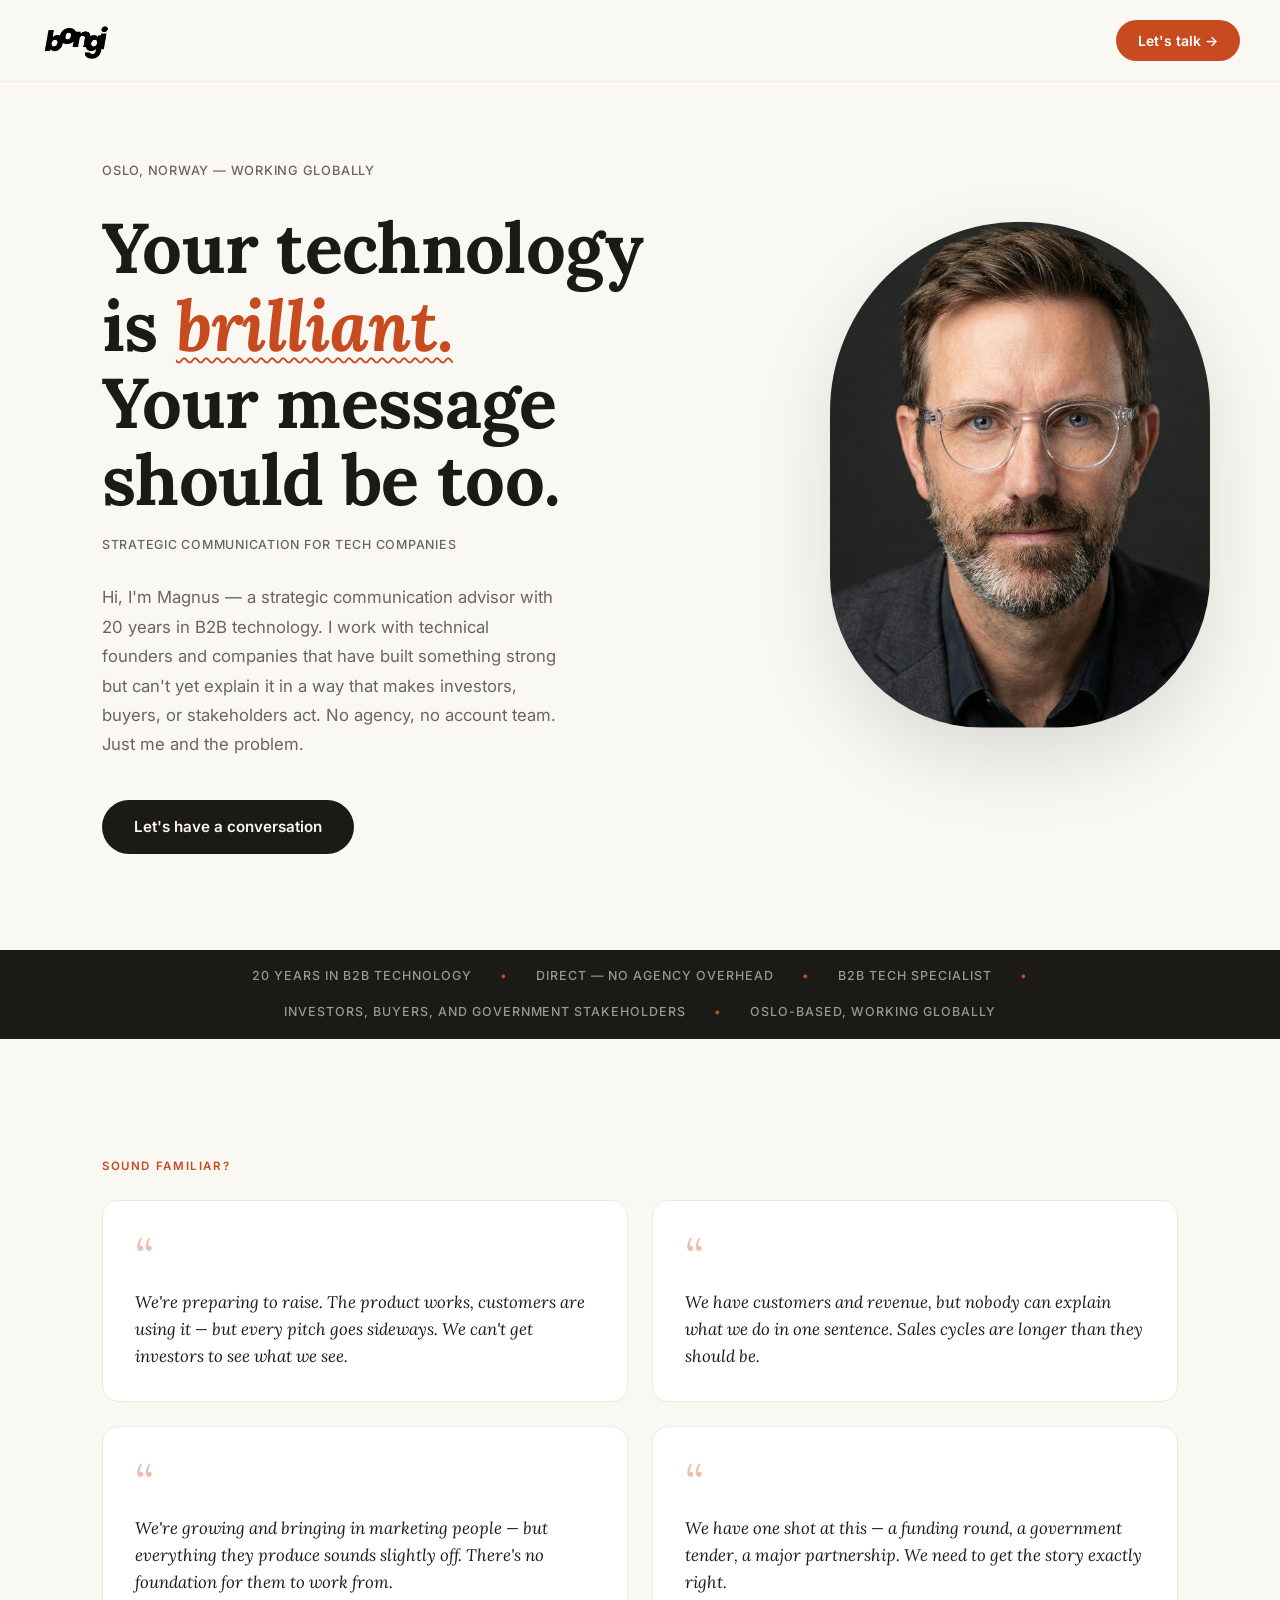
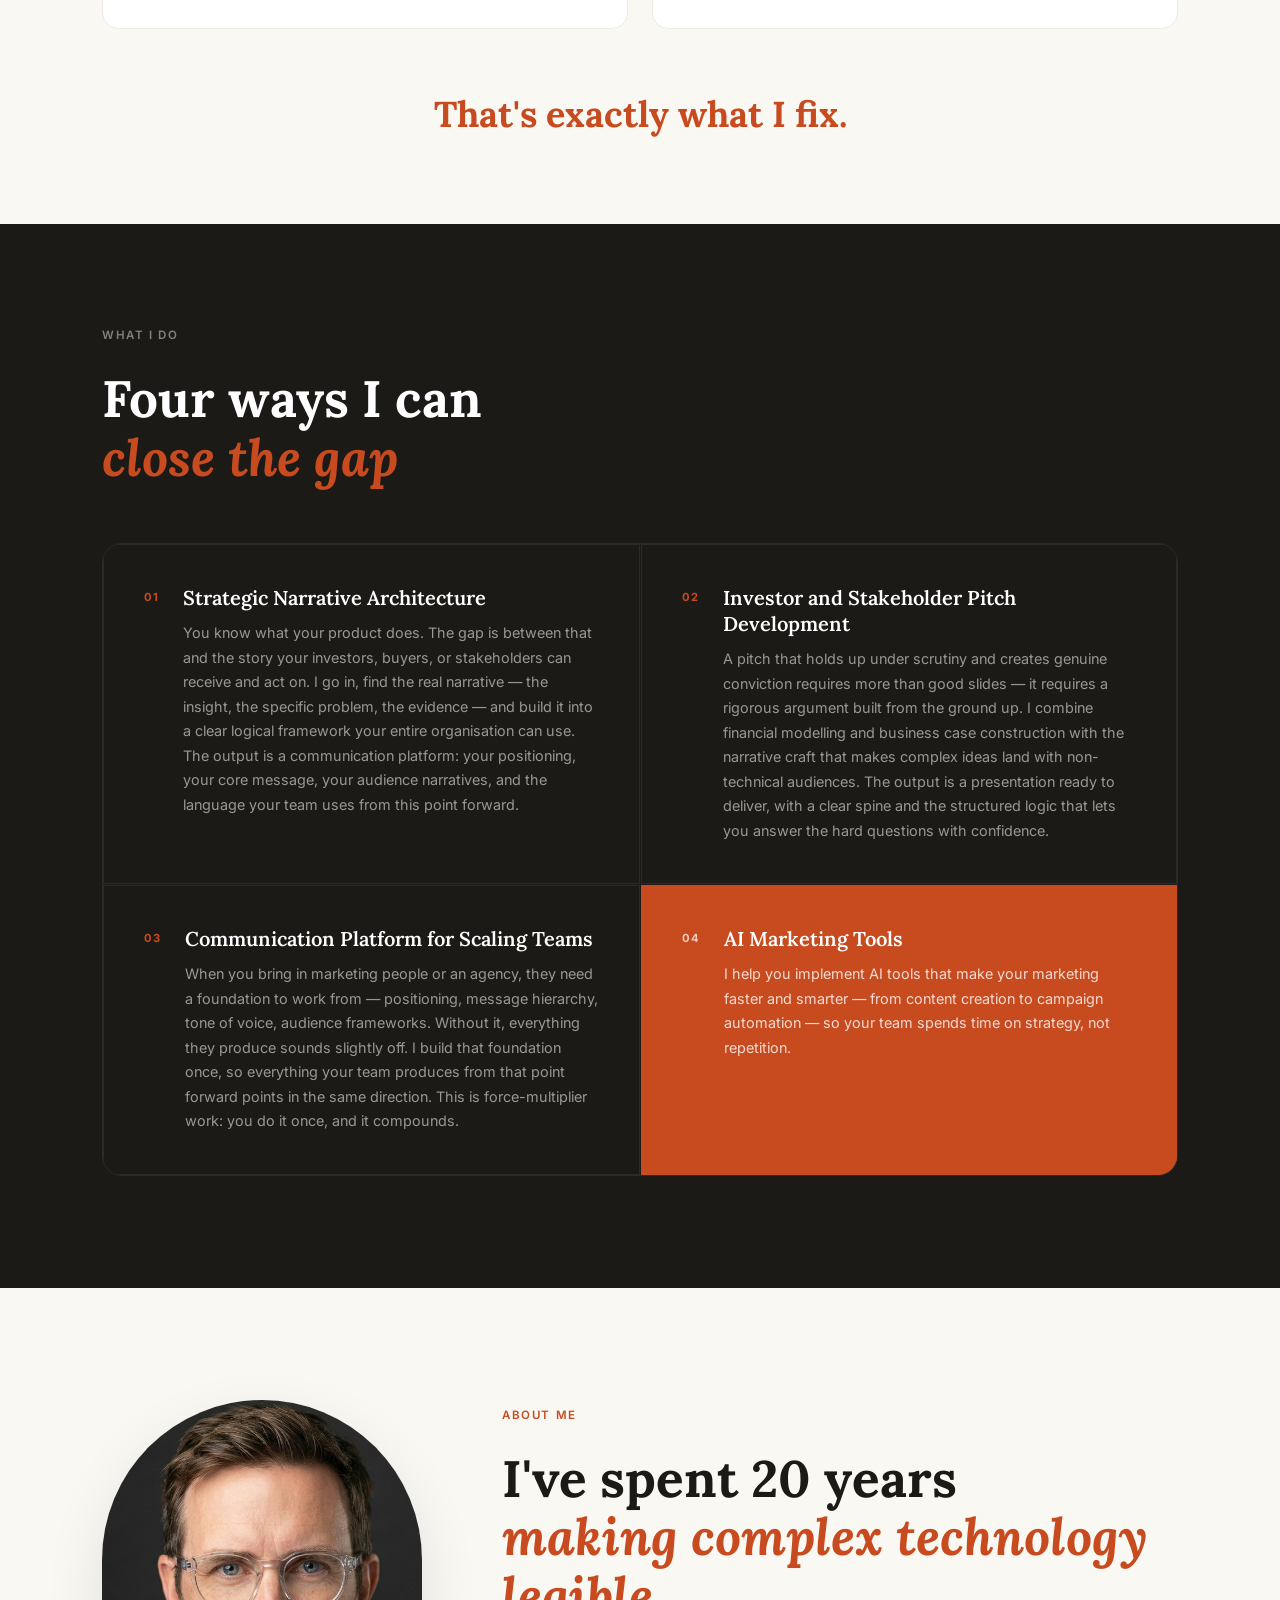
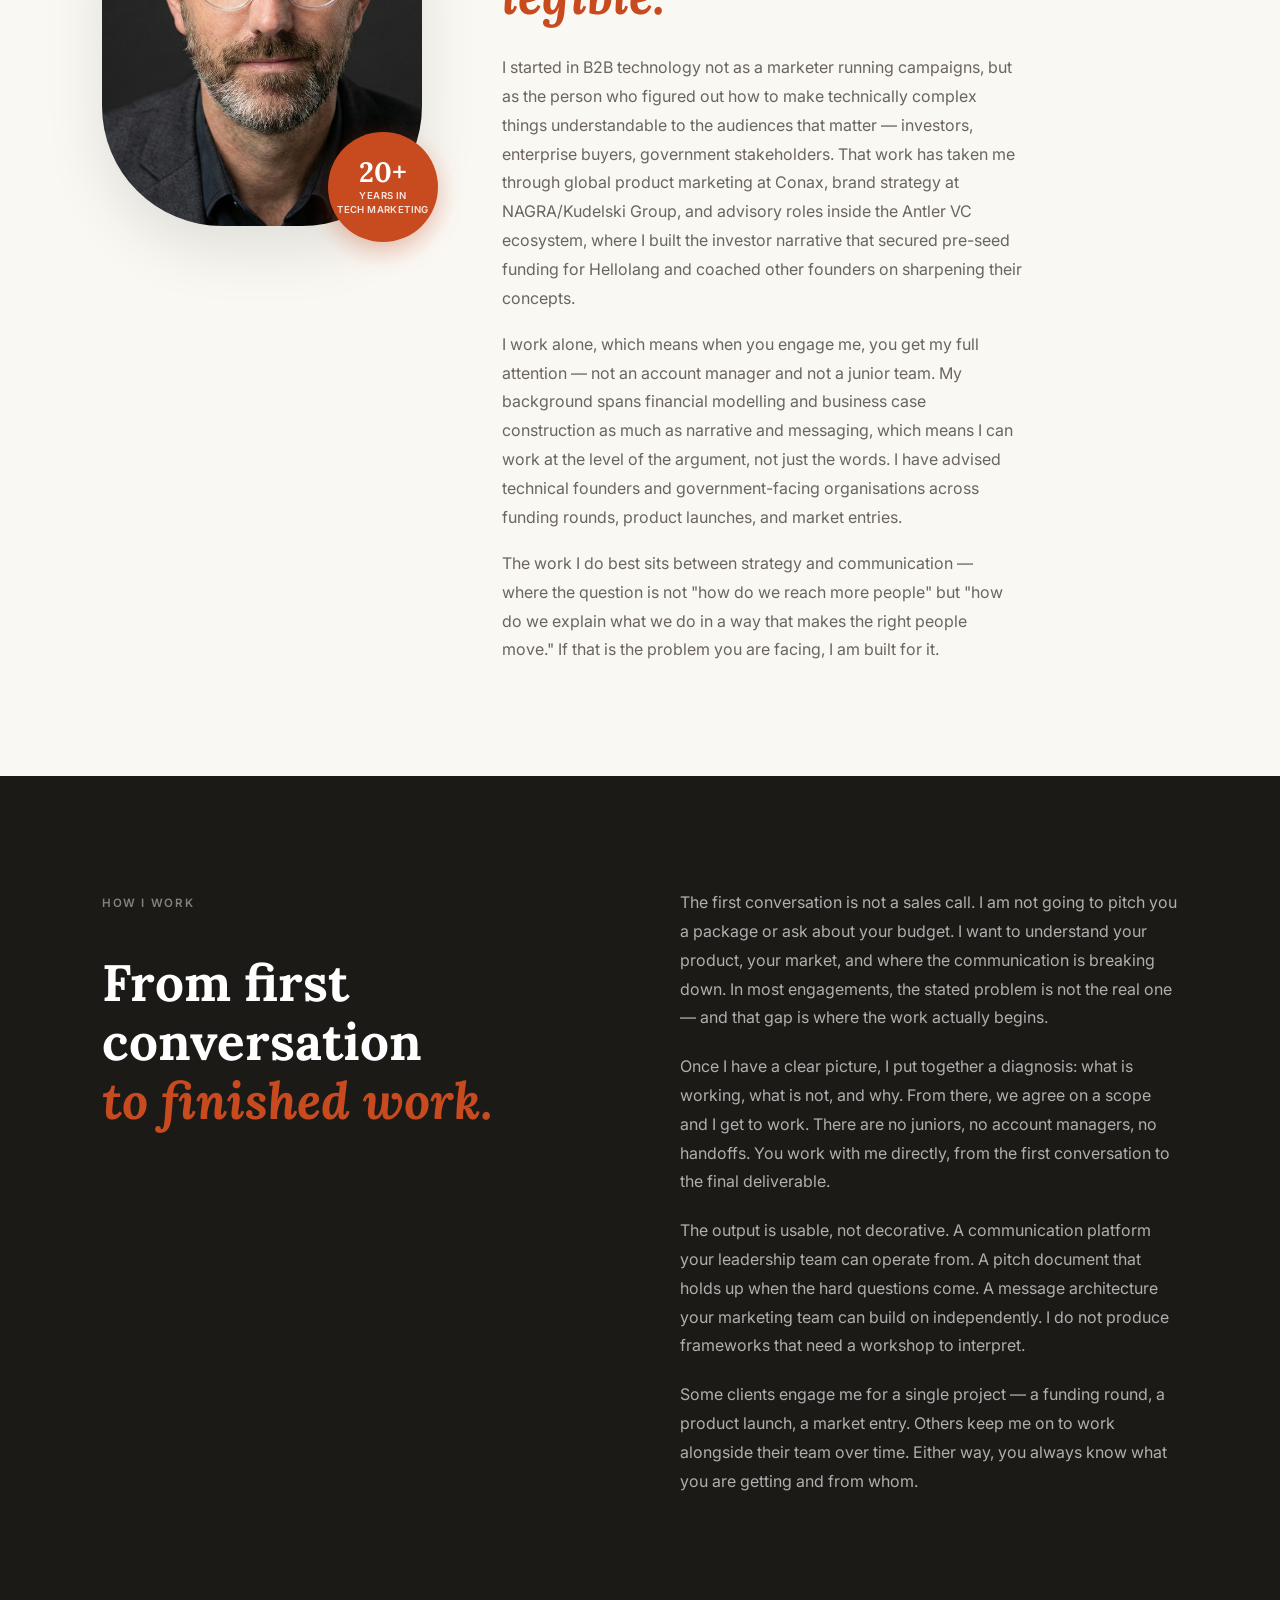
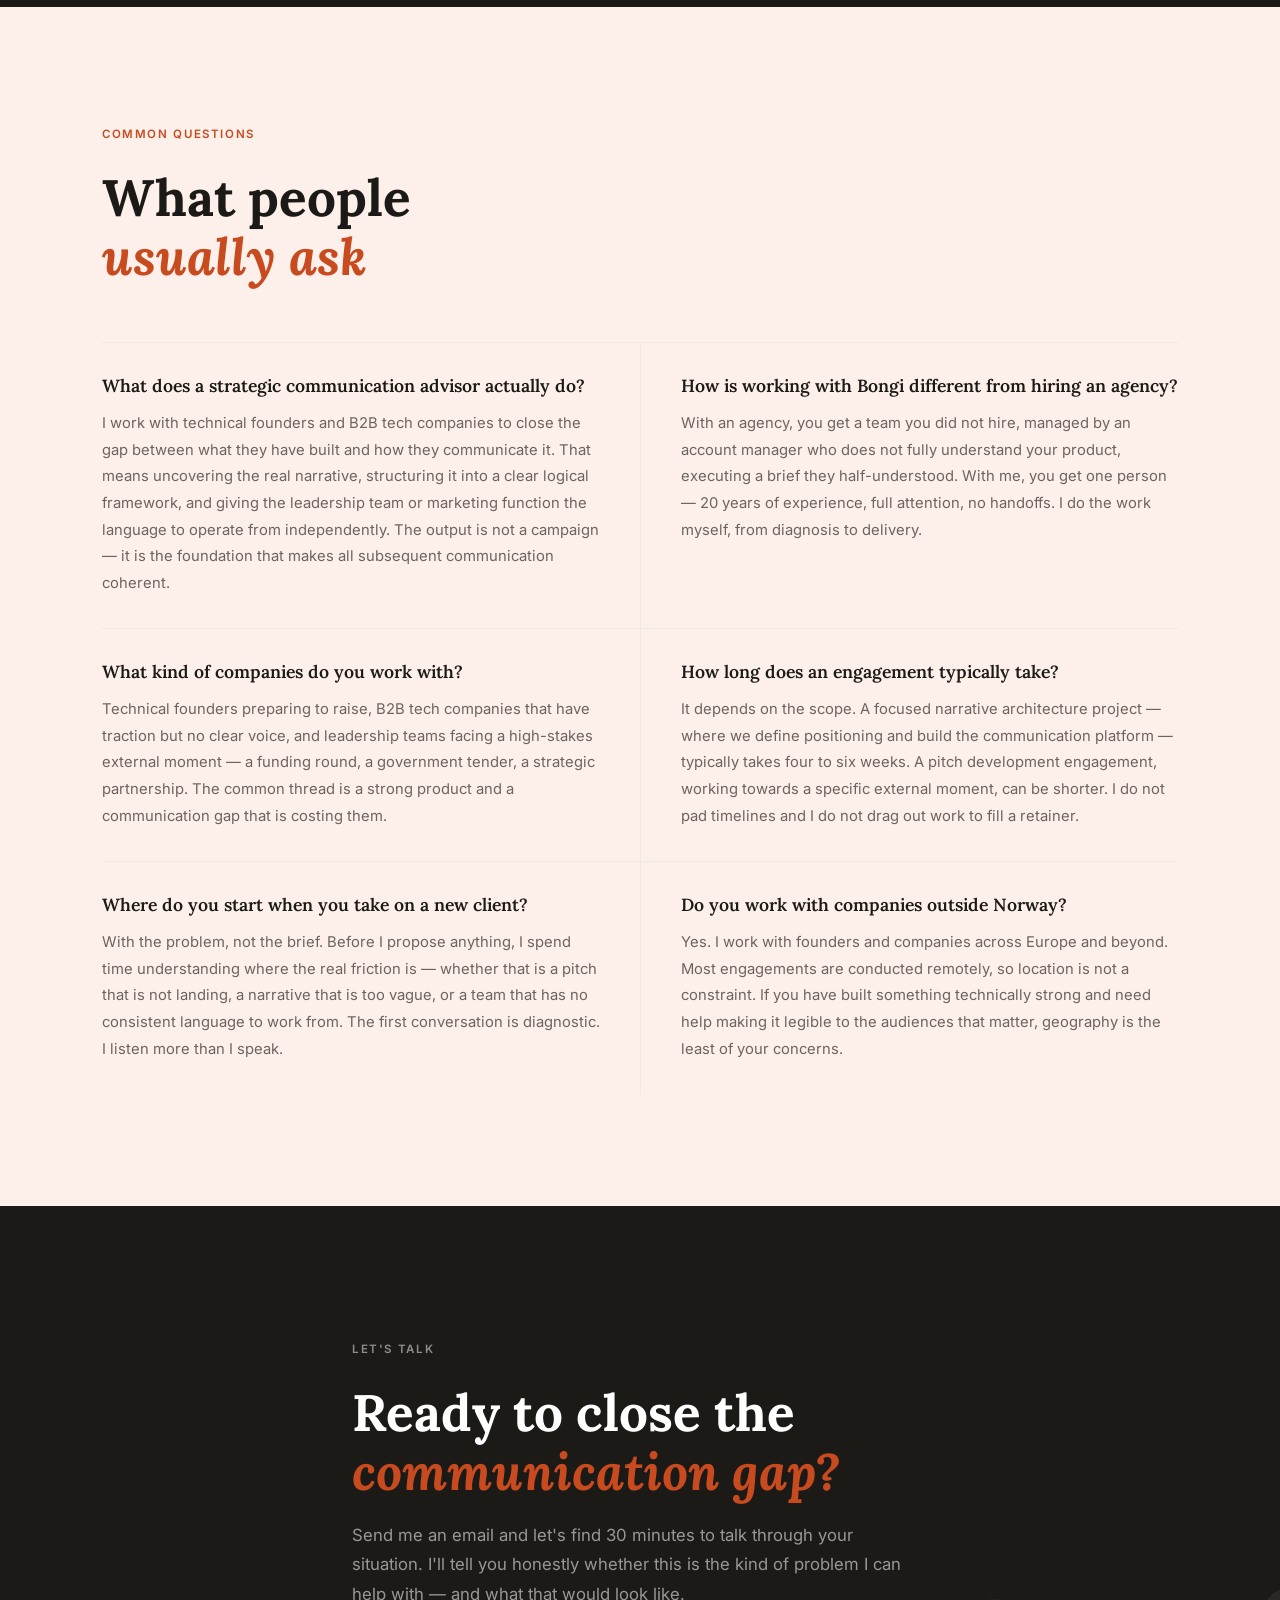
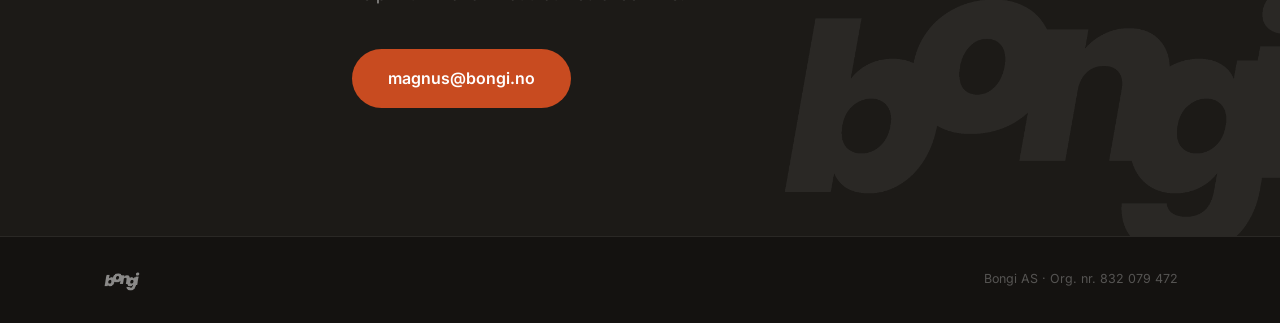
==== index.html @ 12b710b6 "Revert hero, restore AI tools service, remove UAE references, fix strip and kicker" ====
<!DOCTYPE html>
<html lang="en">
<head>
  <meta charset="UTF-8">
  <meta name="viewport" content="width=device-width, initial-scale=1.0">
  <meta name="description" content="Magnus Rønning builds the communication frameworks that help technical founders and B2B tech companies explain what they've built to investors, buyers, and stakeholders. Oslo-based, working globally.">
  <title>Strategic Communication Advisor for Tech Companies | Bongi</title>
  <link rel="canonical" href="https://www.bongi.no/">
  <meta property="og:type"        content="website">
  <meta property="og:url"         content="https://www.bongi.no/">
  <meta property="og:title"       content="Strategic Communication Advisor for Tech Companies | Bongi">
  <meta property="og:description" content="Magnus Rønning helps technical founders and B2B tech companies close the gap between what they've built and how they explain it. 20 years in B2B technology. No agency. Just the work.">
  <meta property="og:image"       content="https://www.bongi.no/assets/og-image.jpg">
  <meta name="twitter:card"       content="summary_large_image">
  <link rel="icon" href="assets/Bongi%20icon.png" type="image/png">
  <link rel="preconnect" href="https://fonts.googleapis.com">
  <link rel="preconnect" href="https://fonts.gstatic.com" crossorigin>
  <link href="https://fonts.googleapis.com/css2?family=Lora:ital,wght@0,400;0,600;0,700;1,400;1,600&family=Inter:wght@400;500;600&display=swap" rel="stylesheet">
  <link rel="stylesheet" href="style.css">
  <!-- Google tag (gtag.js) -->
  <script async src="https://www.googletagmanager.com/gtag/js?id=G-PHDR5BSB01"></script>
  <script>
    window.dataLayer = window.dataLayer || [];
    function gtag(){dataLayer.push(arguments);}
    gtag('js', new Date());
    gtag('config', 'G-PHDR5BSB01');
  </script>
</head>
<body>

  <!-- Nav -->
  <header class="nav">
    <a href="/" class="nav__logo">
      <img src="assets/bongi%20logo_sort_gjennomsiktigbak.png" alt="Bongi">
    </a>
    <a href="#contact" class="nav__cta">Let's talk &rarr;</a>
  </header>

  <!-- Hero -->
  <section class="hero">
    <div class="hero__text">
      <p class="hero__location">Oslo, Norway &mdash; working globally</p>
      <h1 class="hero__headline">
        Your technology<br>
        is <em class="squiggle">brilliant.</em><br>
        Your message<br>
        should be too.
      </h1>
      <p class="hero__kicker">Strategic Communication for Tech Companies</p>
      <div class="hero__intro-row">
        <div class="hero__photo-wrap">
          <img src="assets/Magnus.png" alt="Magnus Rønning" class="hero__photo">
        </div>
        <div>
          <p class="hero__intro">Hi, I'm Magnus &mdash; a strategic communication advisor with 20 years in B2B technology. I work with technical founders and companies that have built something strong but can't yet explain it in a way that makes investors, buyers, or stakeholders act. No agency, no account team. Just me and the problem.</p>
          <a href="#contact" class="hero__btn">Let's have a conversation</a>
        </div>
      </div>
    </div>
  </section>

  <!-- Strip -->
  <div class="strip">
    <div class="strip__inner">
      <span>20 years in B2B technology</span>
      <span class="strip__dot">&bull;</span>
      <span>Direct &mdash; no agency overhead</span>
      <span class="strip__dot">&bull;</span>
      <span>B2B tech specialist</span>
      <span class="strip__dot">&bull;</span>
      <span>Investors, buyers, and government stakeholders</span>
      <span class="strip__dot">&bull;</span>
      <span>Oslo-based, working globally</span>
    </div>
  </div>

  <!-- Problem -->
  <section class="problem">
    <div class="container">
      <span class="section-label">Sound familiar?</span>
      <div class="problem__grid">
        <div class="problem__item">
          <span class="problem__icon">&#8220;</span>
          <p>We're preparing to raise. The product works, customers are using it &mdash; but every pitch goes sideways. We can't get investors to see what we see.</p>
        </div>
        <div class="problem__item">
          <span class="problem__icon">&#8220;</span>
          <p>We have customers and revenue, but nobody can explain what we do in one sentence. Sales cycles are longer than they should be.</p>
        </div>
        <div class="problem__item">
          <span class="problem__icon">&#8220;</span>
          <p>We're growing and bringing in marketing people &mdash; but everything they produce sounds slightly off. There's no foundation for them to work from.</p>
        </div>
        <div class="problem__item">
          <span class="problem__icon">&#8220;</span>
          <p>We have one shot at this &mdash; a funding round, a government tender, a major partnership. We need to get the story exactly right.</p>
        </div>
      </div>
      <p class="problem__close">That's exactly what I fix.</p>
    </div>
  </section>

  <!-- Services -->
  <section class="services">
    <div class="container">
      <span class="section-label">What I do</span>
      <h2 class="services__heading">Four ways I can<br><em>close the gap</em></h2>
      <div class="services__list">
        <div class="service">
          <span class="service__num">01</span>
          <div class="service__body">
            <h3>Strategic Narrative Architecture</h3>
            <p>You know what your product does. The gap is between that and the story your investors, buyers, or stakeholders can receive and act on. I go in, find the real narrative &mdash; the insight, the specific problem, the evidence &mdash; and build it into a clear logical framework your entire organisation can use. The output is a communication platform: your positioning, your core message, your audience narratives, and the language your team uses from this point forward.</p>
          </div>
        </div>
        <div class="service">
          <span class="service__num">02</span>
          <div class="service__body">
            <h3>Investor and Stakeholder Pitch Development</h3>
            <p>A pitch that holds up under scrutiny and creates genuine conviction requires more than good slides &mdash; it requires a rigorous argument built from the ground up. I combine financial modelling and business case construction with the narrative craft that makes complex ideas land with non-technical audiences. The output is a presentation ready to deliver, with a clear spine and the structured logic that lets you answer the hard questions with confidence.</p>
          </div>
        </div>
        <div class="service">
          <span class="service__num">03</span>
          <div class="service__body">
            <h3>Communication Platform for Scaling Teams</h3>
            <p>When you bring in marketing people or an agency, they need a foundation to work from &mdash; positioning, message hierarchy, tone of voice, audience frameworks. Without it, everything they produce sounds slightly off. I build that foundation once, so everything your team produces from that point forward points in the same direction. This is force-multiplier work: you do it once, and it compounds.</p>
          </div>
        </div>
        <div class="service service--highlight">
          <span class="service__num">04</span>
          <div class="service__body">
            <h3>AI Marketing Tools</h3>
            <p>I help you implement AI tools that make your marketing faster and smarter &mdash; from content creation to campaign automation &mdash; so your team spends time on strategy, not repetition.</p>
          </div>
        </div>
      </div>
    </div>
  </section>

  <!-- About -->
  <section class="about">
    <div class="container about__inner">
      <div class="about__photo-wrap">
        <img src="assets/Magnus.png" alt="Magnus Rønning" class="about__photo">
        <div class="about__badge">
          <span class="about__badge-num">20+</span>
          <span class="about__badge-label">years in<br>tech marketing</span>
        </div>
      </div>
      <div class="about__text">
        <span class="section-label">About me</span>
        <h2>I've spent 20 years<br><em>making complex technology legible.</em></h2>
        <p>I started in B2B technology not as a marketer running campaigns, but as the person who figured out how to make technically complex things understandable to the audiences that matter &mdash; investors, enterprise buyers, government stakeholders. That work has taken me through global product marketing at Conax, brand strategy at NAGRA/Kudelski Group, and advisory roles inside the Antler VC ecosystem, where I built the investor narrative that secured pre-seed funding for Hellolang and coached other founders on sharpening their concepts.</p>
        <p>I work alone, which means when you engage me, you get my full attention &mdash; not an account manager and not a junior team. My background spans financial modelling and business case construction as much as narrative and messaging, which means I can work at the level of the argument, not just the words. I have advised technical founders and government-facing organisations across funding rounds, product launches, and market entries.</p>
        <p>The work I do best sits between strategy and communication &mdash; where the question is not "how do we reach more people" but "how do we explain what we do in a way that makes the right people move." If that is the problem you are facing, I am built for it.</p>
      </div>
    </div>
  </section>

  <!-- How I work -->
  <section class="howwork">
    <div class="container howwork__inner">
      <div class="howwork__header">
        <span class="section-label">How I work</span>
        <h2>From first conversation<br><em>to finished work.</em></h2>
      </div>
      <div class="howwork__body">
        <p>The first conversation is not a sales call. I am not going to pitch you a package or ask about your budget. I want to understand your product, your market, and where the communication is breaking down. In most engagements, the stated problem is not the real one &mdash; and that gap is where the work actually begins.</p>
        <p>Once I have a clear picture, I put together a diagnosis: what is working, what is not, and why. From there, we agree on a scope and I get to work. There are no juniors, no account managers, no handoffs. You work with me directly, from the first conversation to the final deliverable.</p>
        <p>The output is usable, not decorative. A communication platform your leadership team can operate from. A pitch document that holds up when the hard questions come. A message architecture your marketing team can build on independently. I do not produce frameworks that need a workshop to interpret.</p>
        <p>Some clients engage me for a single project &mdash; a funding round, a product launch, a market entry. Others keep me on to work alongside their team over time. Either way, you always know what you are getting and from whom.</p>
      </div>
    </div>
  </section>

  <!-- FAQ -->
  <section class="faq">
    <div class="container">
      <span class="section-label">Common questions</span>
      <h2 class="faq__heading">What people<br><em>usually ask</em></h2>
      <div class="faq__list">
        <div class="faq__item">
          <h3 class="faq__q">What does a strategic communication advisor actually do?</h3>
          <p class="faq__a">I work with technical founders and B2B tech companies to close the gap between what they have built and how they communicate it. That means uncovering the real narrative, structuring it into a clear logical framework, and giving the leadership team or marketing function the language to operate from independently. The output is not a campaign &mdash; it is the foundation that makes all subsequent communication coherent.</p>
        </div>
        <div class="faq__item">
          <h3 class="faq__q">How is working with Bongi different from hiring an agency?</h3>
          <p class="faq__a">With an agency, you get a team you did not hire, managed by an account manager who does not fully understand your product, executing a brief they half-understood. With me, you get one person &mdash; 20 years of experience, full attention, no handoffs. I do the work myself, from diagnosis to delivery.</p>
        </div>
        <div class="faq__item">
          <h3 class="faq__q">What kind of companies do you work with?</h3>
          <p class="faq__a">Technical founders preparing to raise, B2B tech companies that have traction but no clear voice, and leadership teams facing a high-stakes external moment &mdash; a funding round, a government tender, a strategic partnership. The common thread is a strong product and a communication gap that is costing them.</p>
        </div>
        <div class="faq__item">
          <h3 class="faq__q">How long does an engagement typically take?</h3>
          <p class="faq__a">It depends on the scope. A focused narrative architecture project &mdash; where we define positioning and build the communication platform &mdash; typically takes four to six weeks. A pitch development engagement, working towards a specific external moment, can be shorter. I do not pad timelines and I do not drag out work to fill a retainer.</p>
        </div>
        <div class="faq__item">
          <h3 class="faq__q">Where do you start when you take on a new client?</h3>
          <p class="faq__a">With the problem, not the brief. Before I propose anything, I spend time understanding where the real friction is &mdash; whether that is a pitch that is not landing, a narrative that is too vague, or a team that has no consistent language to work from. The first conversation is diagnostic. I listen more than I speak.</p>
        </div>
        <div class="faq__item">
          <h3 class="faq__q">Do you work with companies outside Norway?</h3>
          <p class="faq__a">Yes. I work with founders and companies across Europe and beyond. Most engagements are conducted remotely, so location is not a constraint. If you have built something technically strong and need help making it legible to the audiences that matter, geography is the least of your concerns.</p>
        </div>
      </div>
    </div>
  </section>

  <!-- Contact -->
  <section class="contact" id="contact">
    <img src="assets/bongi%20logo_gjenomsiktig.png" alt="" class="contact__watermark" aria-hidden="true">
    <div class="container contact__inner">
      <span class="section-label section-label--light">Let's talk</span>
      <h2>Ready to close the<br><em>communication gap?</em></h2>
      <p>Send me an email and let's find 30 minutes to talk through your situation. I'll tell you honestly whether this is the kind of problem I can help with &mdash; and what that would look like.</p>
      <a href="mailto:magnus@bongi.no" class="contact__btn">magnus@bongi.no</a>
    </div>
  </section>

  <!-- Footer -->
  <footer class="footer">
    <div class="container footer__inner">
      <img src="assets/bongi%20logo_gjenomsiktig.png" alt="Bongi" class="footer__logo">
      <span class="footer__legal">Bongi AS &middot; Org.&nbsp;nr.&nbsp;832&nbsp;079&nbsp;472</span>
    </div>
  </footer>

  <script type="application/ld+json">
  {
    "@context": "https://schema.org",
    "@type": "FAQPage",
    "mainEntity": [
      {
        "@type": "Question",
        "name": "What does a strategic communication advisor actually do?",
        "acceptedAnswer": {
          "@type": "Answer",
          "text": "I work with technical founders and B2B tech companies to close the gap between what they have built and how they communicate it. That means uncovering the real narrative, structuring it into a clear logical framework, and giving the leadership team or marketing function the language to operate from independently. The output is not a campaign — it is the foundation that makes all subsequent communication coherent."
        }
      },
      {
        "@type": "Question",
        "name": "How is working with Bongi different from hiring an agency?",
        "acceptedAnswer": {
          "@type": "Answer",
          "text": "With an agency, you get a team you did not hire, managed by an account manager who does not fully understand your product, executing a brief they half-understood. With me, you get one person — 20 years of experience, full attention, no handoffs. I do the work myself, from diagnosis to delivery."
        }
      },
      {
        "@type": "Question",
        "name": "What kind of companies do you work with?",
        "acceptedAnswer": {
          "@type": "Answer",
          "text": "Technical founders preparing to raise, B2B tech companies that have traction but no clear voice, and leadership teams facing a high-stakes external moment — a funding round, a government tender, a strategic partnership. The common thread is a strong product and a communication gap that is costing them."
        }
      },
      {
        "@type": "Question",
        "name": "How long does an engagement typically take?",
        "acceptedAnswer": {
          "@type": "Answer",
          "text": "It depends on the scope. A focused narrative architecture project — where we define positioning and build the communication platform — typically takes four to six weeks. A pitch development engagement, working towards a specific external moment, can be shorter. I do not pad timelines and I do not drag out work to fill a retainer."
        }
      },
      {
        "@type": "Question",
        "name": "Where do you start when you take on a new client?",
        "acceptedAnswer": {
          "@type": "Answer",
          "text": "With the problem, not the brief. Before I propose anything, I spend time understanding where the real friction is — whether that is a pitch that is not landing, a narrative that is too vague, or a team that has no consistent language to work from. The first conversation is diagnostic. I listen more than I speak."
        }
      },
      {
        "@type": "Question",
        "name": "Do you work with companies outside Norway?",
        "acceptedAnswer": {
          "@type": "Answer",
          "text": "Yes. I work with founders and companies across Europe and beyond. Most engagements are conducted remotely, so location is not a constraint. If you have built something technically strong and need help making it legible to the audiences that matter, geography is the least of your concerns."
        }
      }
    ]
  }
  </script>

  <script type="application/ld+json">
  {
    "@context": "https://schema.org",
    "@type": ["LocalBusiness", "ProfessionalService"],
    "name": "Bongi AS",
    "founder": {
      "@type": "Person",
      "name": "Magnus Rønning",
      "jobTitle": "Strategic Communication Advisor",
      "url": "https://www.bongi.no"
    },
    "url": "https://www.bongi.no",
    "email": "magnus@bongi.no",
    "description": "Strategic communication advisory for technical founders and B2B tech companies. Helping close the gap between what they have built and how they explain it to investors, buyers, and stakeholders.",
    "address": {
      "@type": "PostalAddress",
      "addressLocality": "Oslo",
      "addressCountry": "NO"
    },
    "areaServed": "Worldwide",
    "serviceType": ["Strategic Narrative Architecture", "Investor and Stakeholder Pitch Development", "Communication Platform for Scaling Teams", "AI Marketing Tools"]
  }
  </script>
</body>
</html>
---- style.css ----
/* ── Reset ────────────────────────────────────────────────── */
*, *::before, *::after { box-sizing: border-box; margin: 0; padding: 0; }

/* ── Tokens ───────────────────────────────────────────────── */
:root {
  --bg:           #faf8f3;
  --dark:         #1c1a17;
  --accent:       #c84b20;
  --accent-light: #fdf0ea;
  --muted:        #6b6460;
  --border:       #ede9e3;
  --white:        #ffffff;

  --font-serif: 'Lora', Georgia, serif;
  --font-sans:  'Inter', sans-serif;

  --hero-size: clamp(2.5rem, 5.5vw, 4.5rem);
  --h2-size:   clamp(2rem, 4vw, 3.25rem);
  --max-w:     1140px;
}

/* ── Base ─────────────────────────────────────────────────── */
html { font-size: 16px; scroll-behavior: smooth; }

body {
  background: var(--bg);
  color: var(--dark);
  font-family: var(--font-sans);
  line-height: 1.65;
  -webkit-font-smoothing: antialiased;
}

img { display: block; max-width: 100%; height: auto; }

.container {
  max-width: var(--max-w);
  margin: 0 auto;
  padding: 0 2rem;
}

/* ── Nav ──────────────────────────────────────────────────── */
.nav {
  position: fixed;
  inset: 0 0 auto;
  z-index: 100;
  display: flex;
  justify-content: space-between;
  align-items: center;
  padding: 1.25rem 2.5rem;
  background: rgba(250, 248, 243, 0.9);
  backdrop-filter: blur(10px);
  -webkit-backdrop-filter: blur(10px);
  border-bottom: 1px solid var(--border);
}

.nav__logo img { height: 40px; width: auto; }

.nav__cta {
  font-family: var(--font-sans);
  font-size: 0.875rem;
  font-weight: 600;
  color: var(--white);
  background: var(--accent);
  text-decoration: none;
  padding: 0.55rem 1.375rem;
  border-radius: 100px;
  transition: opacity 0.18s ease, transform 0.18s ease;
}

.nav__cta:hover { opacity: 0.88; transform: translateY(-1px); }

/* ── Section label ────────────────────────────────────────── */
.section-label {
  display: inline-block;
  font-size: 0.72rem;
  font-weight: 600;
  letter-spacing: 0.14em;
  text-transform: uppercase;
  color: var(--accent);
  margin-bottom: 1.5rem;
}

.section-label--light { color: rgba(255, 255, 255, 0.5); }

/* ── Hero ─────────────────────────────────────────────────── */
.hero {
  min-height: 100vh;
  max-width: var(--max-w);
  margin: 0 auto;
  padding: 10rem 2rem 6rem;
  display: flex;
  align-items: center;
  gap: 5rem;
  position: relative;
}

.hero__text {
  flex: 1;
  padding-right: 430px;
}

.hero__intro-row { display: block; }

.hero__location {
  font-size: 0.8rem;
  font-weight: 500;
  letter-spacing: 0.06em;
  color: var(--muted);
  text-transform: uppercase;
  margin-bottom: 1.75rem;
}

.hero__headline {
  font-family: var(--font-serif);
  font-size: var(--hero-size);
  font-weight: 700;
  line-height: 1.1;
  letter-spacing: -0.01em;
  margin-bottom: 1.75rem;
}

.hero__headline em {
  font-style: italic;
  color: var(--accent);
  position: relative;
  white-space: nowrap;
}

/* Squiggly underline on the italic word */
.squiggle {
  text-decoration: underline wavy var(--accent);
  text-underline-offset: 6px;
  text-decoration-thickness: 2px;
}

.hero__kicker {
  font-size: 0.78rem;
  font-weight: 500;
  letter-spacing: 0.06em;
  text-transform: uppercase;
  color: var(--muted);
  margin-bottom: 1.75rem;
  margin-top: -0.75rem;
}

.hero__intro {
  font-size: 1.05rem;
  color: var(--muted);
  max-width: 460px;
  line-height: 1.75;
  margin-bottom: 2.5rem;
}

.hero__btn {
  display: inline-block;
  background: var(--dark);
  color: var(--bg);
  font-size: 0.95rem;
  font-weight: 600;
  padding: 0.9rem 2rem;
  border-radius: 100px;
  text-decoration: none;
  transition: background 0.18s ease, transform 0.18s ease;
}

.hero__btn:hover {
  background: var(--accent);
  transform: translateY(-2px);
}

.hero__photo-wrap {
  position: absolute;
  right: 0;
  top: 50%;
  transform: translateY(-50%);
  width: 380px;
}

.hero__photo {
  width: 100%;
  aspect-ratio: 3 / 4;
  object-fit: cover;
  object-position: top center;
  border-radius: 200px 200px 160px 160px;
  box-shadow: 0 30px 80px rgba(0, 0, 0, 0.12);
}

/* ── Strip ────────────────────────────────────────────────── */
.strip {
  background: var(--dark);
  padding: 1rem 2rem;
  overflow: hidden;
}

.strip__inner {
  max-width: var(--max-w);
  margin: 0 auto;
  display: flex;
  align-items: center;
  justify-content: center;
  flex-wrap: wrap;
  gap: 1rem 1.75rem;
  font-size: 0.78rem;
  font-weight: 500;
  letter-spacing: 0.08em;
  text-transform: uppercase;
  color: rgba(255, 255, 255, 0.55);
}

.strip__dot { color: var(--accent); }

/* ── Problem ──────────────────────────────────────────────── */
.problem {
  padding: 7rem 0 5rem;
}

.problem__grid {
  display: grid;
  grid-template-columns: 1fr 1fr;
  gap: 1.5rem;
  margin-bottom: 3.5rem;
}

.problem__item {
  background: var(--white);
  border: 1px solid var(--border);
  border-radius: 16px;
  padding: 2rem;
  position: relative;
}

.problem__icon {
  display: block;
  font-family: var(--font-serif);
  font-size: 3rem;
  line-height: 1;
  color: var(--accent);
  opacity: 0.35;
  margin-bottom: 0.5rem;
}

.problem__item p {
  font-family: var(--font-serif);
  font-style: italic;
  font-size: 1.05rem;
  color: var(--dark);
  line-height: 1.6;
}

.problem__close {
  font-family: var(--font-serif);
  font-size: clamp(1.5rem, 3vw, 2.25rem);
  font-weight: 700;
  text-align: center;
  color: var(--accent);
}

/* ── Services ─────────────────────────────────────────────── */
.services {
  padding: 6rem 0 7rem;
  background: var(--dark);
  color: var(--white);
}

.services .section-label { color: rgba(255, 255, 255, 0.45); }

.services__heading {
  font-family: var(--font-serif);
  font-size: var(--h2-size);
  font-weight: 700;
  line-height: 1.15;
  margin-bottom: 3.5rem;
}

.services__heading em {
  font-style: italic;
  color: var(--accent);
}

.services__list {
  display: grid;
  grid-template-columns: 1fr 1fr;
  gap: 1px;
  border: 1px solid #2e2b27;
  border-radius: 20px;
  overflow: hidden;
}

.service {
  display: flex;
  gap: 1.5rem;
  padding: 2.5rem;
  background: #1c1a17;
  border: 1px solid #2e2b27;
  transition: background 0.18s ease;
}

.service:hover { background: #252220; }

.service--highlight { background: var(--accent); border-color: var(--accent); }
.service--highlight:hover { background: #b8421a; }

.service__num {
  font-size: 0.7rem;
  font-weight: 700;
  letter-spacing: 0.1em;
  color: var(--accent);
  flex-shrink: 0;
  padding-top: 0.2rem;
}

.service--highlight .service__num { color: rgba(255, 255, 255, 0.7); }

.service__body h3 {
  font-family: var(--font-serif);
  font-size: 1.25rem;
  font-weight: 600;
  color: var(--white);
  margin-bottom: 0.625rem;
  line-height: 1.3;
}

.service__body p {
  font-size: 0.9rem;
  color: rgba(255, 255, 255, 0.55);
  line-height: 1.7;
}

.service--highlight .service__body p { color: rgba(255, 255, 255, 0.8); }

/* ── About ────────────────────────────────────────────────── */
.about {
  padding: 7rem 0;
}

.about__inner {
  display: flex;
  align-items: flex-start;
  gap: 5rem;
}

.about__photo-wrap {
  flex-shrink: 0;
  width: 320px;
  position: relative;
}

.about__photo {
  width: 100%;
  aspect-ratio: 3 / 4;
  object-fit: cover;
  object-position: top center;
  border-radius: 160px 160px 120px 120px;
  box-shadow: 0 24px 60px rgba(0, 0, 0, 0.1);
}

.about__badge {
  position: absolute;
  bottom: -1rem;
  right: -1rem;
  background: var(--accent);
  color: var(--white);
  border-radius: 50%;
  width: 110px;
  height: 110px;
  display: flex;
  flex-direction: column;
  align-items: center;
  justify-content: center;
  text-align: center;
  box-shadow: 0 8px 24px rgba(200, 75, 32, 0.35);
}

.about__badge-num {
  font-family: var(--font-serif);
  font-size: 1.75rem;
  font-weight: 700;
  line-height: 1;
}

.about__badge-label {
  font-size: 0.6rem;
  font-weight: 600;
  letter-spacing: 0.04em;
  text-transform: uppercase;
  opacity: 0.85;
  line-height: 1.4;
  margin-top: 0.2rem;
}

.about__text h2 {
  font-family: var(--font-serif);
  font-size: var(--h2-size);
  font-weight: 700;
  line-height: 1.15;
  margin-bottom: 1.75rem;
}

.about__text h2 em {
  font-style: italic;
  color: var(--accent);
}

.about__text p {
  font-size: 1rem;
  color: var(--muted);
  line-height: 1.8;
  max-width: 520px;
}

.about__text p + p { margin-top: 1.1rem; }

/* ── Contact ──────────────────────────────────────────────── */
.contact {
  background: var(--dark);
  padding: 8rem 0;
  position: relative;
  overflow: hidden;
}

.contact__watermark {
  position: absolute;
  right: -4rem;
  bottom: -2rem;
  width: 600px;
  opacity: 0.06;
  filter: brightness(0) invert(1);
  pointer-events: none;
  user-select: none;
}

.contact__inner {
  max-width: 640px;
}

.contact__inner h2 {
  font-family: var(--font-serif);
  font-size: var(--h2-size);
  font-weight: 700;
  line-height: 1.15;
  color: var(--white);
  margin-bottom: 1.25rem;
}

.contact__inner h2 em {
  font-style: italic;
  color: var(--accent);
}

.contact__inner p {
  font-size: 1.05rem;
  color: rgba(255, 255, 255, 0.55);
  line-height: 1.75;
  margin-bottom: 2.5rem;
}

.contact__btn {
  display: inline-block;
  background: var(--accent);
  color: var(--white);
  font-size: 1rem;
  font-weight: 600;
  padding: 1rem 2.25rem;
  border-radius: 100px;
  text-decoration: none;
  transition: opacity 0.18s ease, transform 0.18s ease;
}

.contact__btn:hover { opacity: 0.88; transform: translateY(-2px); }

/* ── Footer ───────────────────────────────────────────────── */
.footer {
  background: #141210;
  padding: 2rem 0;
  border-top: 1px solid #2a2825;
}

.footer__inner {
  display: flex;
  justify-content: space-between;
  align-items: center;
  flex-wrap: wrap;
  gap: 1rem;
}

.footer__logo {
  height: 22px;
  width: auto;
  filter: brightness(0) invert(1);
  opacity: 0.5;
}

.footer__legal {
  font-size: 0.78rem;
  color: rgba(255, 255, 255, 0.28);
}

/* ── How I Work ───────────────────────────────────────────── */
.howwork {
  padding: 7rem 0;
  background: var(--dark);
  color: var(--white);
}

.howwork__inner {
  display: grid;
  grid-template-columns: 1fr 1fr;
  gap: 5rem;
  align-items: start;
}

.howwork .section-label { color: rgba(255, 255, 255, 0.45); }

.howwork__header h2 {
  font-family: var(--font-serif);
  font-size: var(--h2-size);
  font-weight: 700;
  line-height: 1.15;
  color: var(--white);
  margin-top: 1rem;
}

.howwork__header h2 em {
  font-style: italic;
  color: var(--accent);
}

.howwork__body p {
  font-size: 1rem;
  color: rgba(255, 255, 255, 0.65);
  line-height: 1.8;
}

.howwork__body p + p { margin-top: 1.25rem; }

/* ── FAQ ──────────────────────────────────────────────────── */
.faq {
  padding: 7rem 0;
  background: var(--accent-light);
}

.faq__heading {
  font-family: var(--font-serif);
  font-size: var(--h2-size);
  font-weight: 700;
  line-height: 1.15;
  margin-bottom: 3.5rem;
}

.faq__heading em {
  font-style: italic;
  color: var(--accent);
}

.faq__list {
  display: grid;
  grid-template-columns: 1fr 1fr;
  gap: 0;
}

.faq__item {
  padding: 2rem 2.5rem 2rem 0;
  border-top: 1px solid var(--border);
}

.faq__item:nth-child(even) {
  padding-left: 2.5rem;
  padding-right: 0;
  border-left: 1px solid var(--border);
}

.faq__q {
  font-family: var(--font-serif);
  font-size: 1.1rem;
  font-weight: 600;
  color: var(--dark);
  margin-bottom: 0.75rem;
  line-height: 1.3;
}

.faq__a {
  font-size: 0.925rem;
  color: var(--muted);
  line-height: 1.8;
}

/* ── Responsive ───────────────────────────────────────────── */
@media (max-width: 900px) {
  .hero {
    display: block;
    min-height: auto;
    padding-top: 7rem;
  }

  .hero__text { padding-right: 0; }

  .hero__photo-wrap {
    position: static;
    transform: none;
    width: 140px;
    flex-shrink: 0;
  }

  .hero__intro-row {
    display: flex;
    align-items: center;
    gap: 1.5rem;
  }

  .problem__grid { grid-template-columns: 1fr; }

  .services__list { grid-template-columns: 1fr; }

  .about__inner { flex-direction: column; gap: 3.5rem; }

  .about__photo-wrap { width: 260px; }

  .howwork__inner { grid-template-columns: 1fr; gap: 2.5rem; }
  .faq__list { grid-template-columns: 1fr; }
  .faq__item:nth-child(even) { padding-left: 0; border-left: none; }
}

@media (max-width: 540px) {
  .nav { padding: 1rem 1.25rem; }
  .strip__inner { justify-content: flex-start; }
  .hero { padding: 6rem 1.25rem 3rem; }
  .hero__photo-wrap { width: 110px; }
  .hero__intro-row { gap: 1rem; }
  .footer__inner { flex-direction: column; text-align: center; }
}
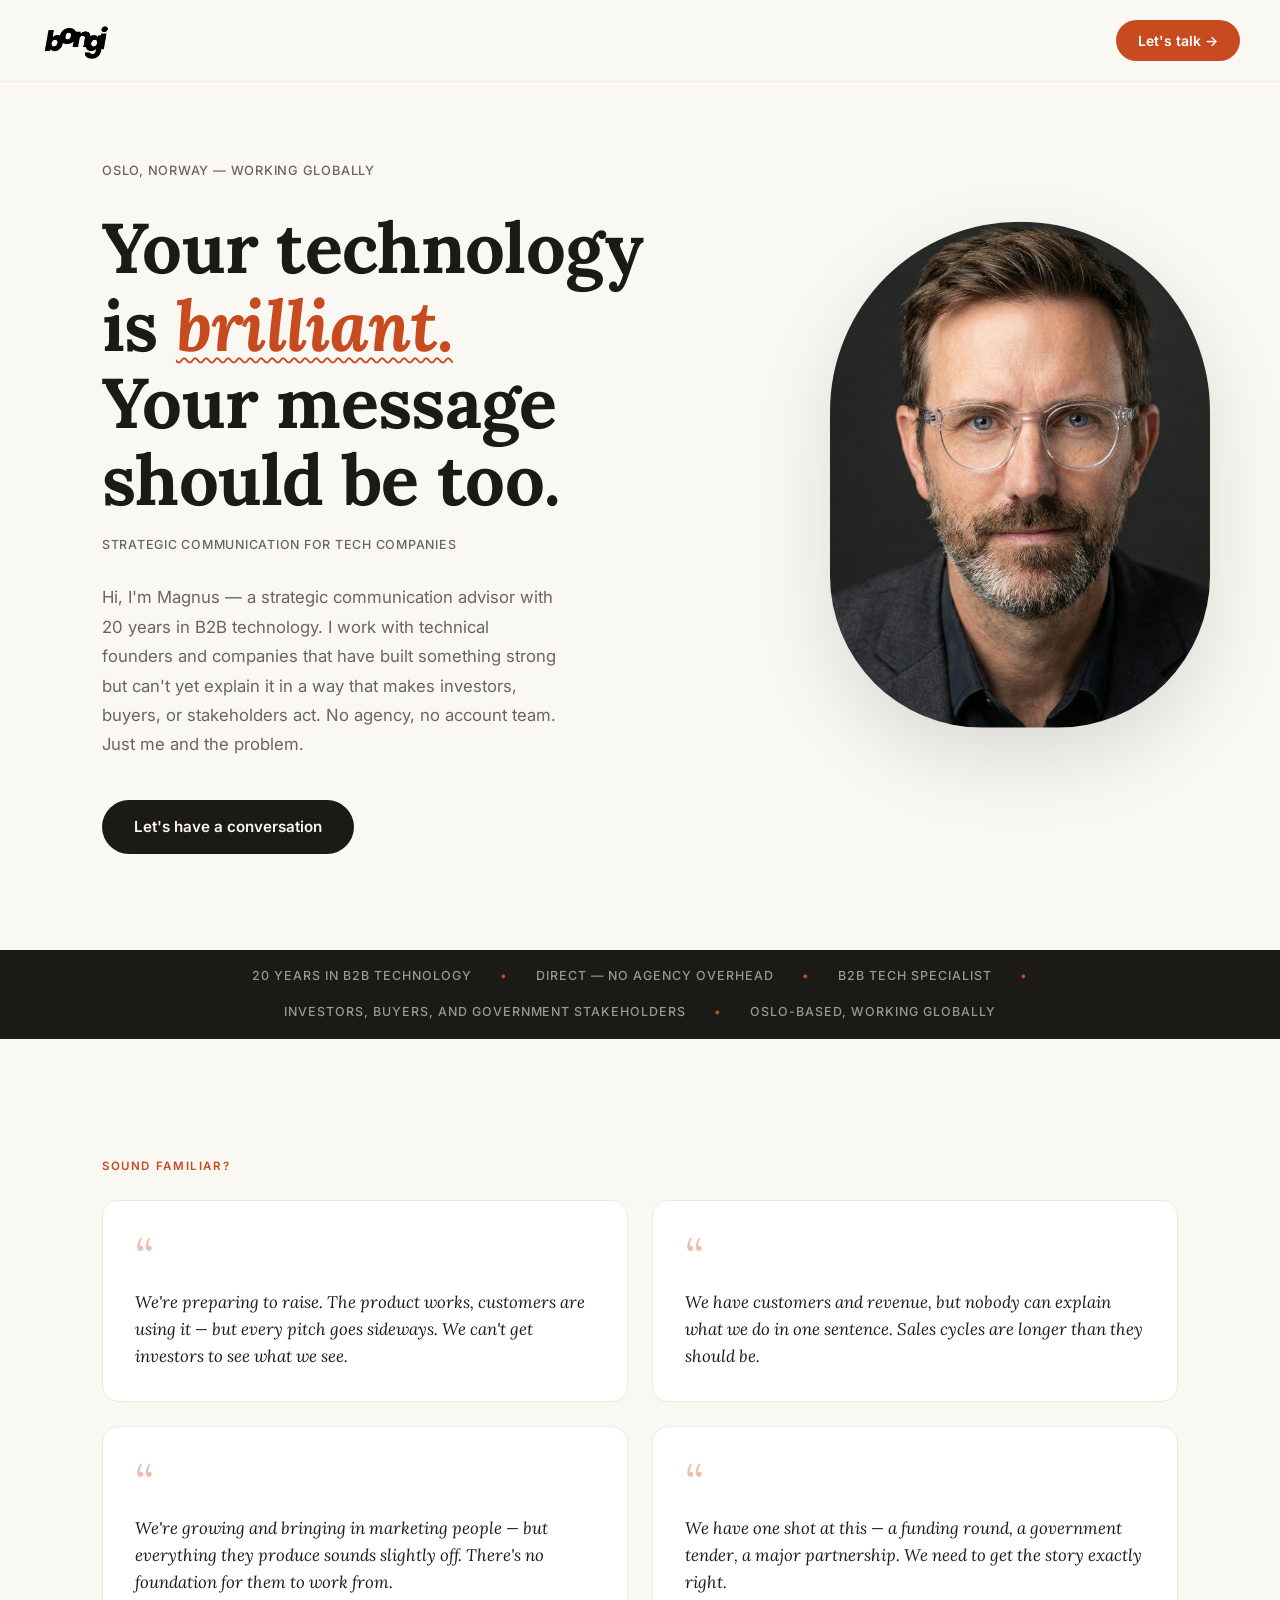
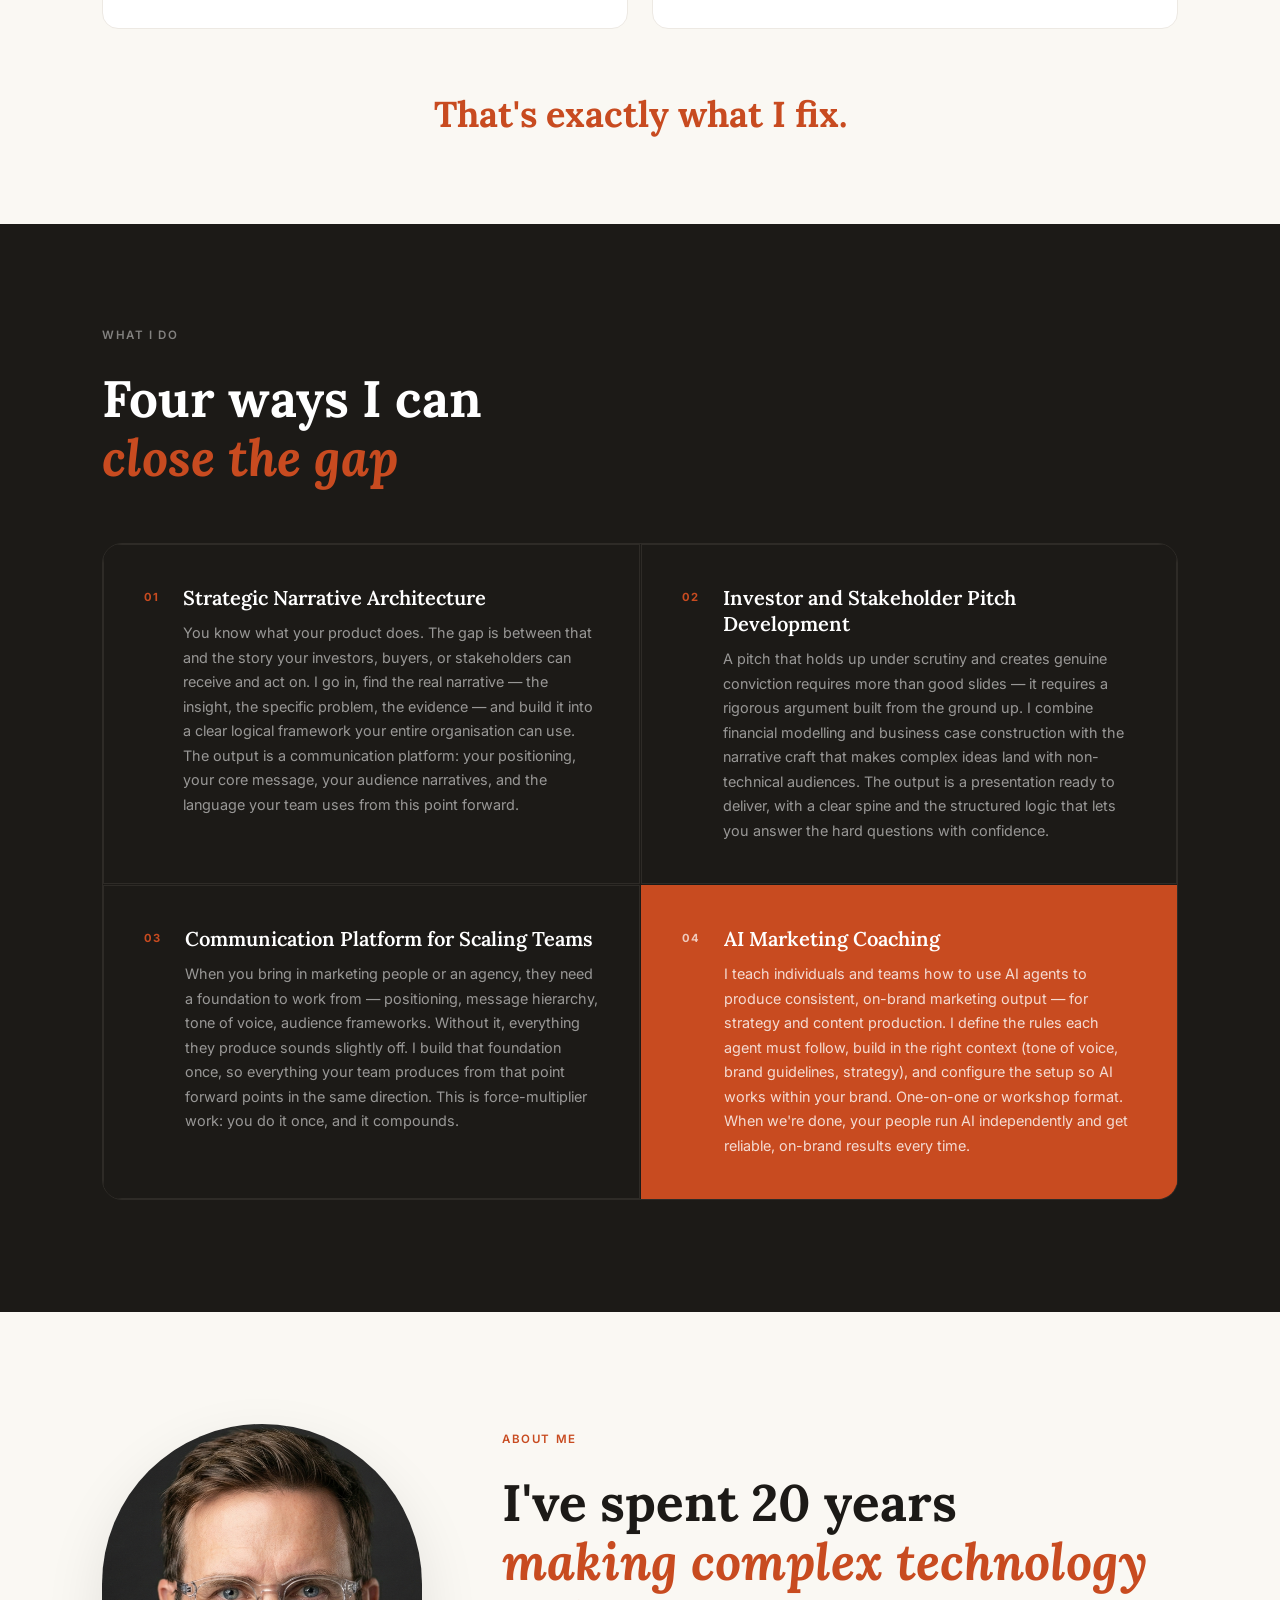
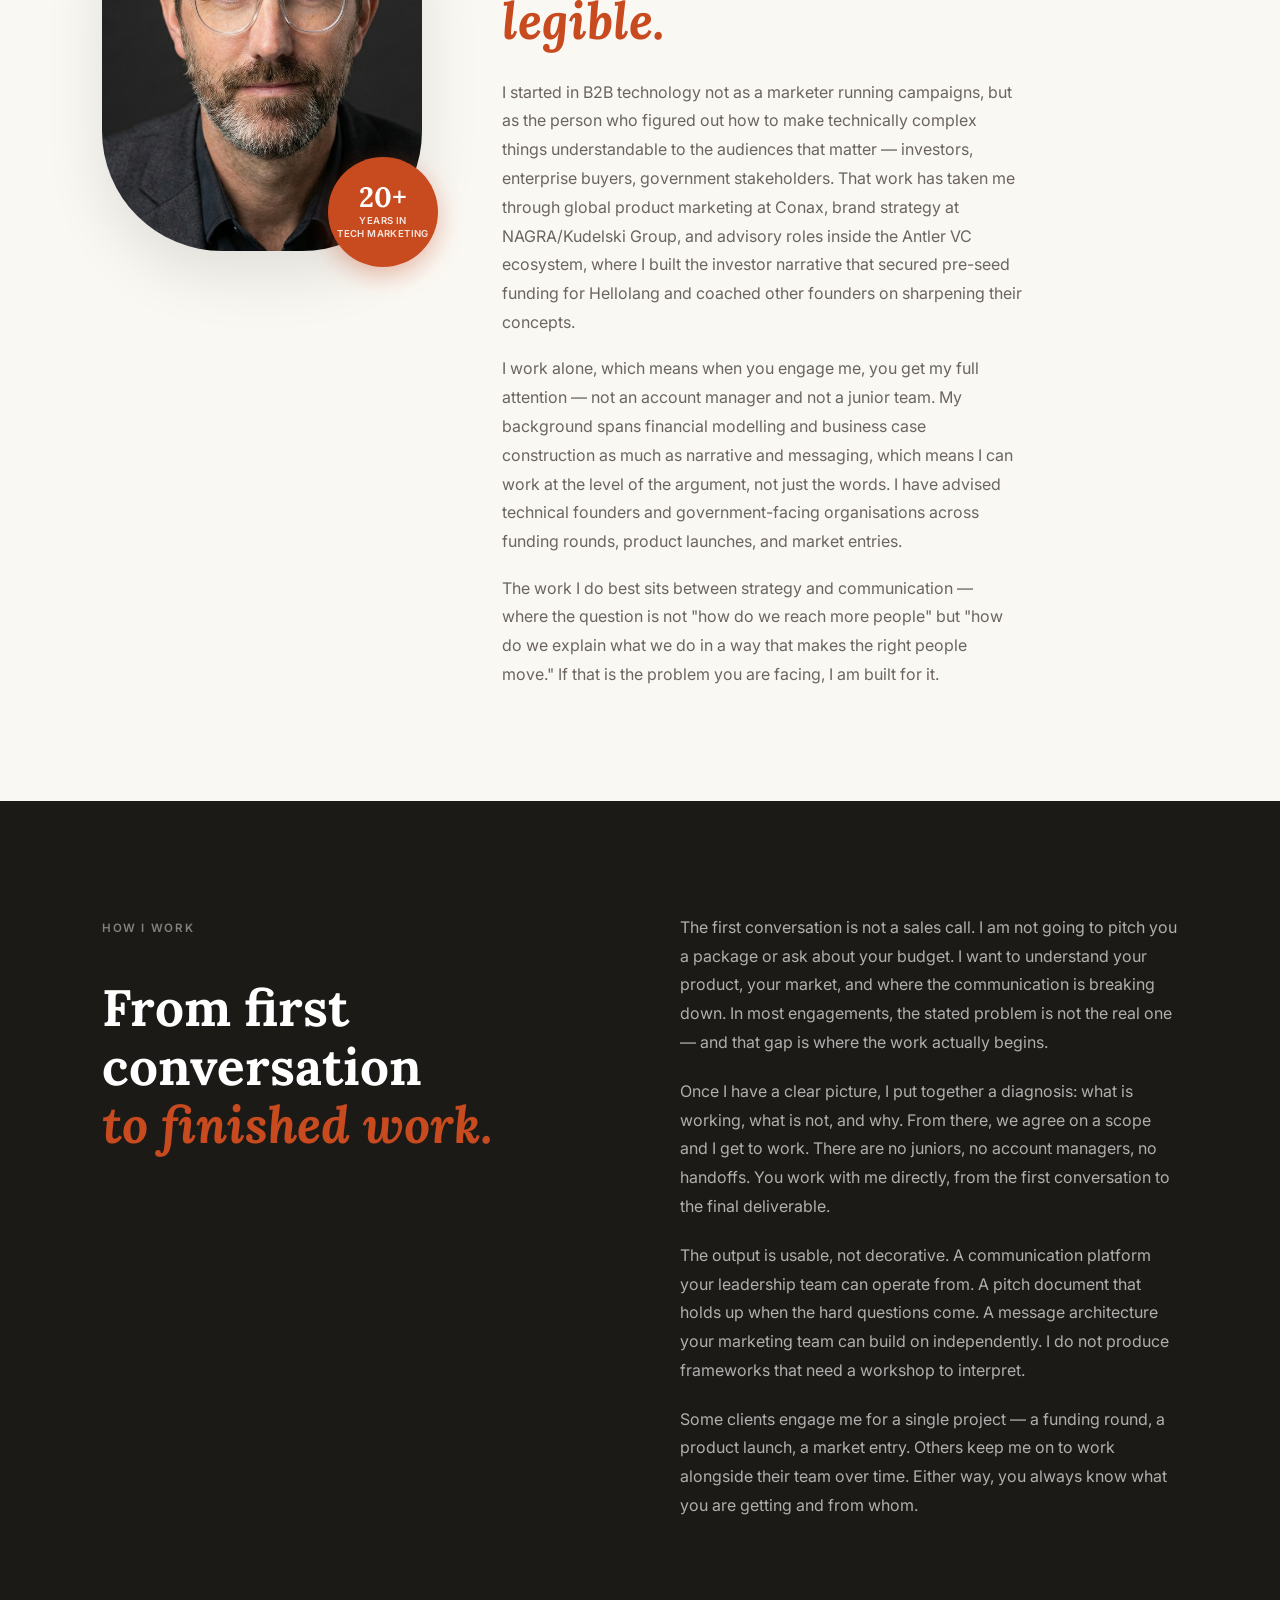
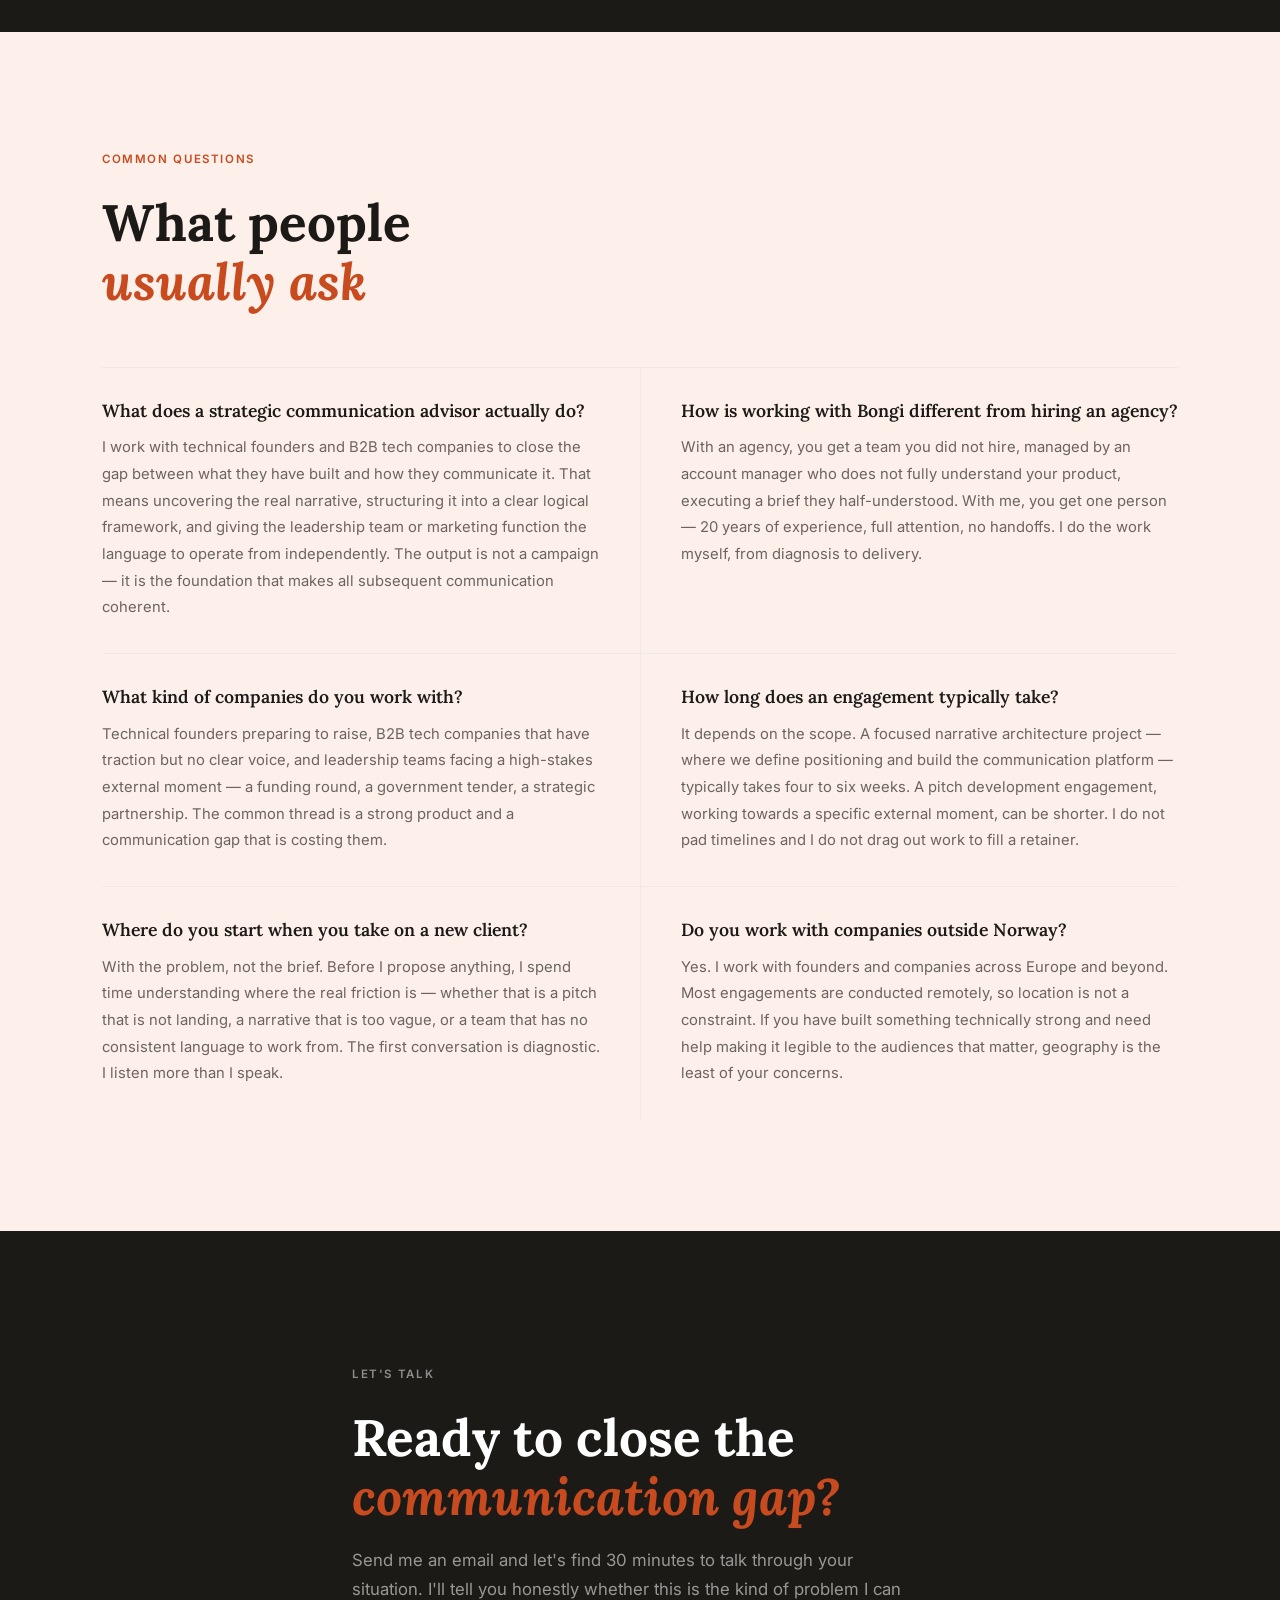
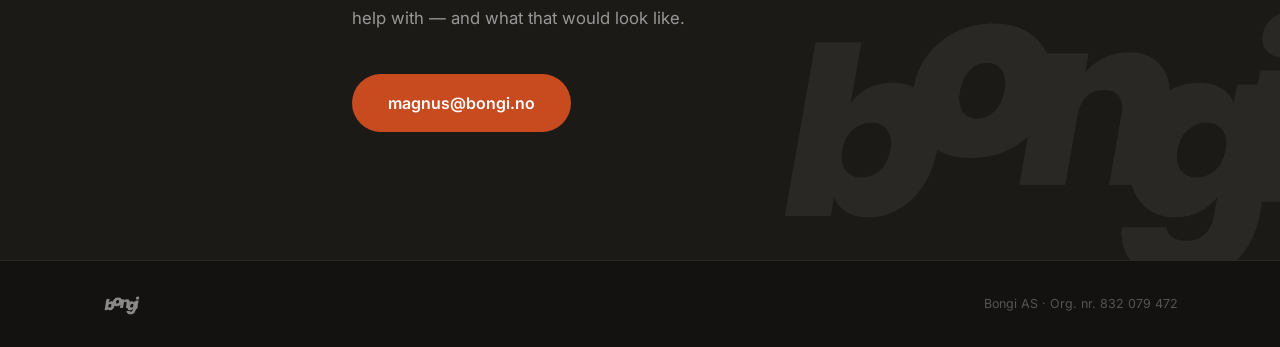
==== commit 01dd68aa: "Update AI Marketing Coaching service description — strategy and content only, no automation" ====
--- a/index.html
+++ b/index.html
@@ -130,8 +130,8 @@
         <div class="service service--highlight">
           <span class="service__num">04</span>
           <div class="service__body">
-            <h3>AI Marketing Tools</h3>
-            <p>I help you implement AI tools that make your marketing faster and smarter &mdash; from content creation to campaign automation &mdash; so your team spends time on strategy, not repetition.</p>
+            <h3>AI Marketing Coaching</h3>
+            <p>I teach individuals and teams how to use AI agents to produce consistent, on-brand marketing output &mdash; for strategy and content production. I define the rules each agent must follow, build in the right context (tone of voice, brand guidelines, strategy), and configure the setup so AI works within your brand. One-on-one or workshop format. When we're done, your people run AI independently and get reliable, on-brand results every time.</p>
           </div>
         </div>
       </div>
@@ -304,7 +304,7 @@
       "addressCountry": "NO"
     },
     "areaServed": "Worldwide",
-    "serviceType": ["Strategic Narrative Architecture", "Investor and Stakeholder Pitch Development", "Communication Platform for Scaling Teams", "AI Marketing Tools"]
+    "serviceType": ["Strategic Narrative Architecture", "Investor and Stakeholder Pitch Development", "Communication Platform for Scaling Teams", "AI Marketing Coaching"]
   }
   </script>
 </body>
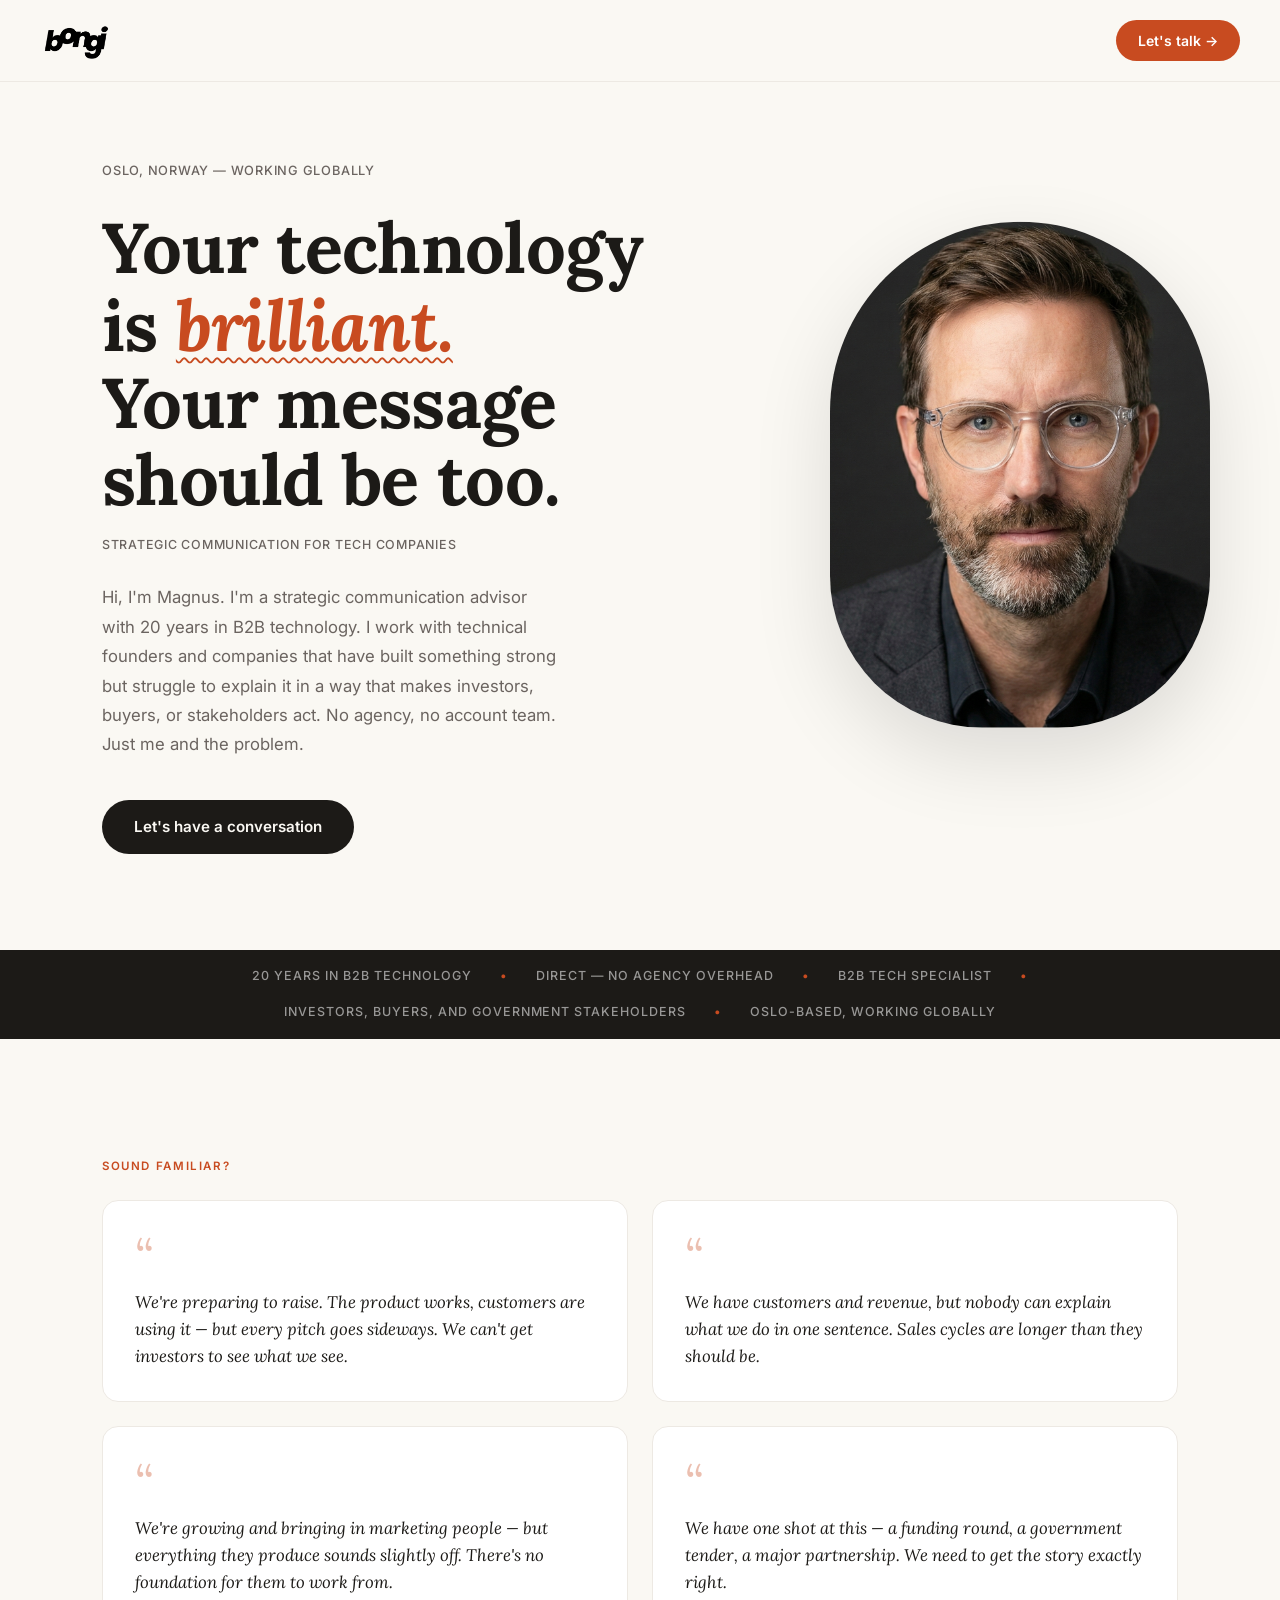
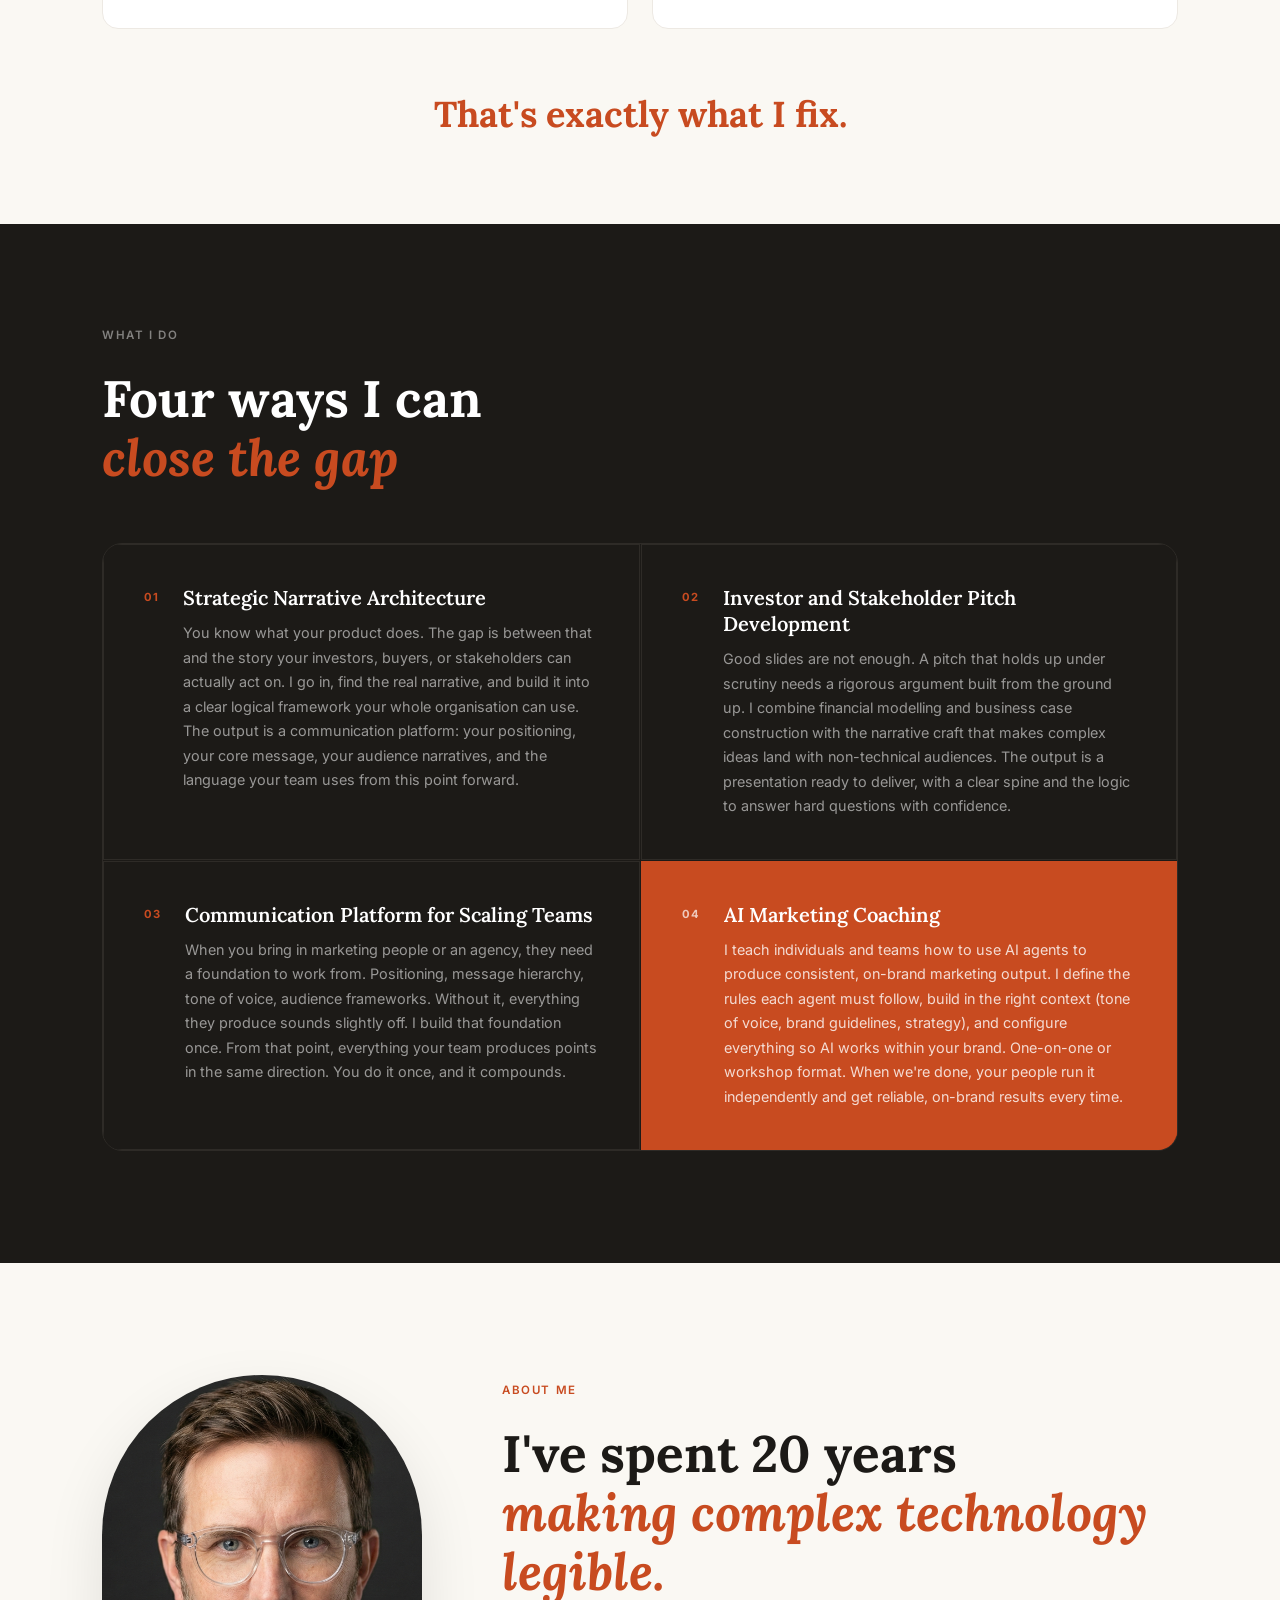
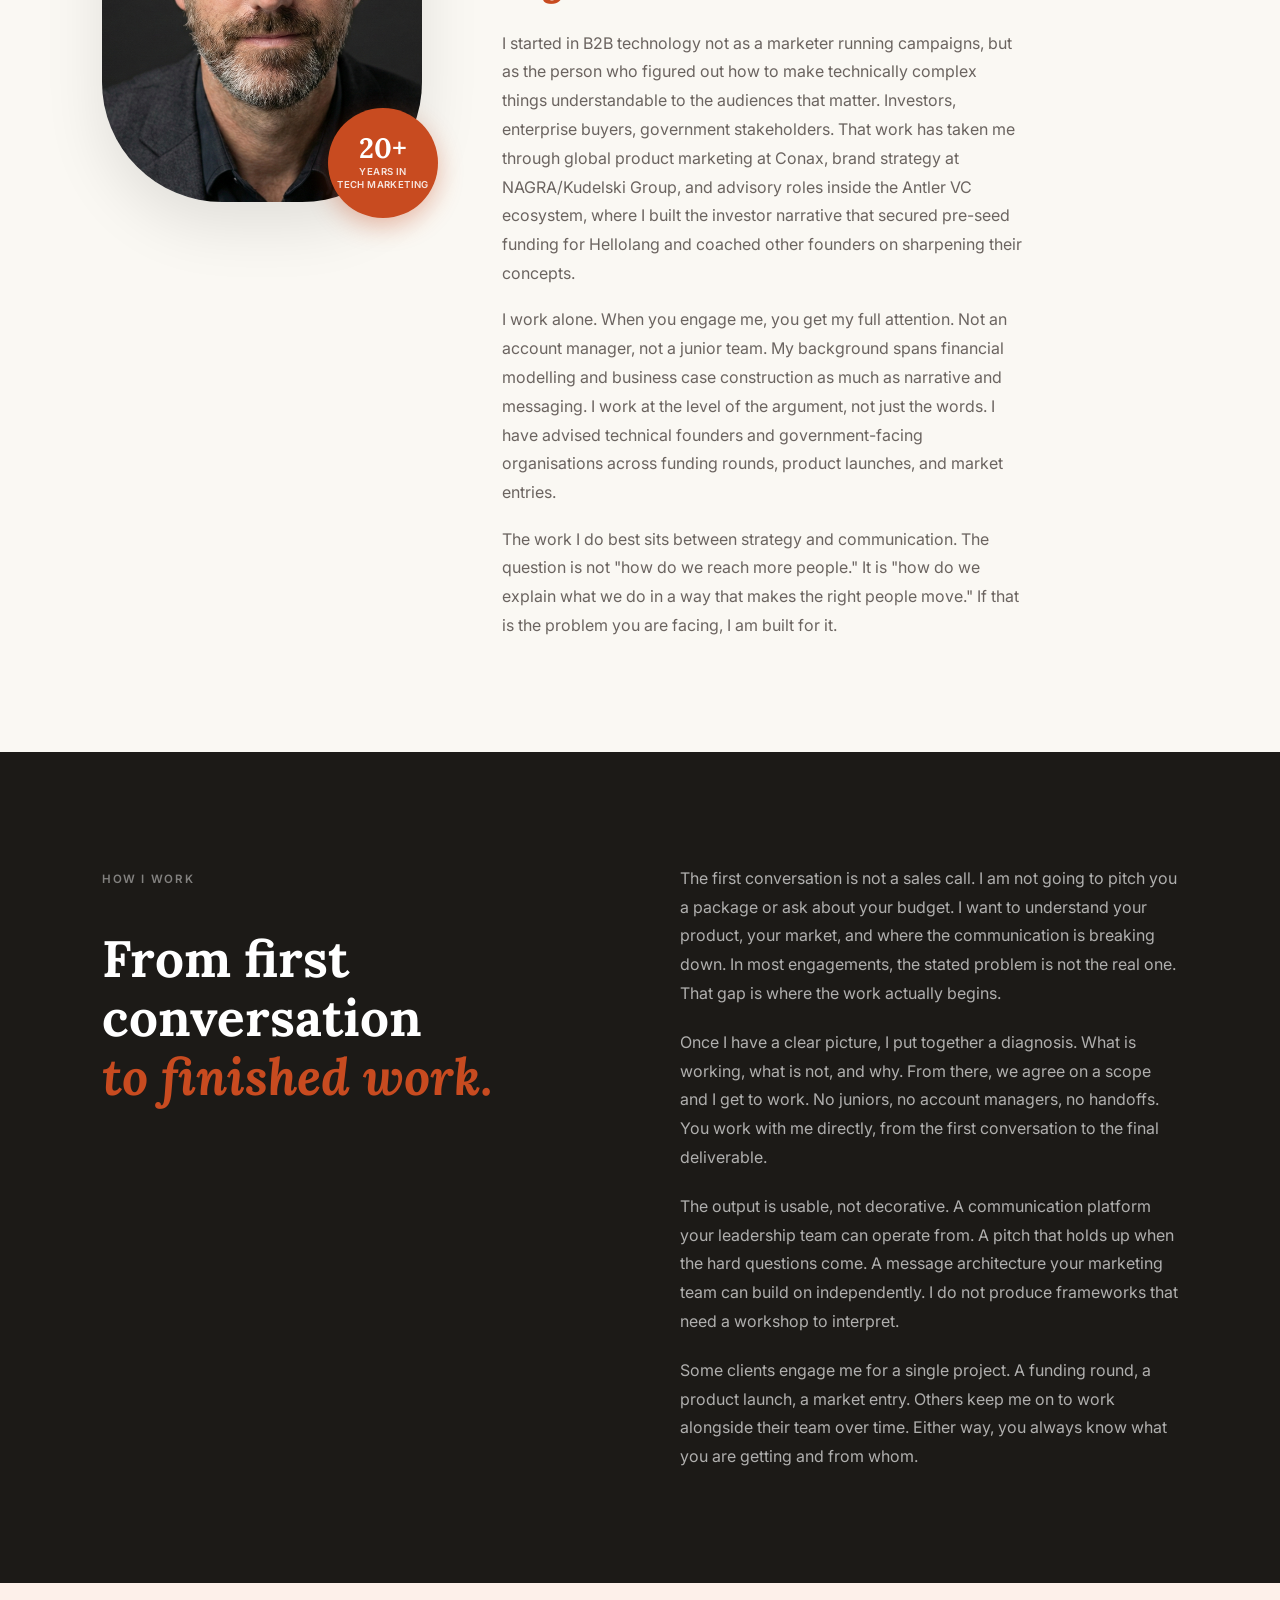
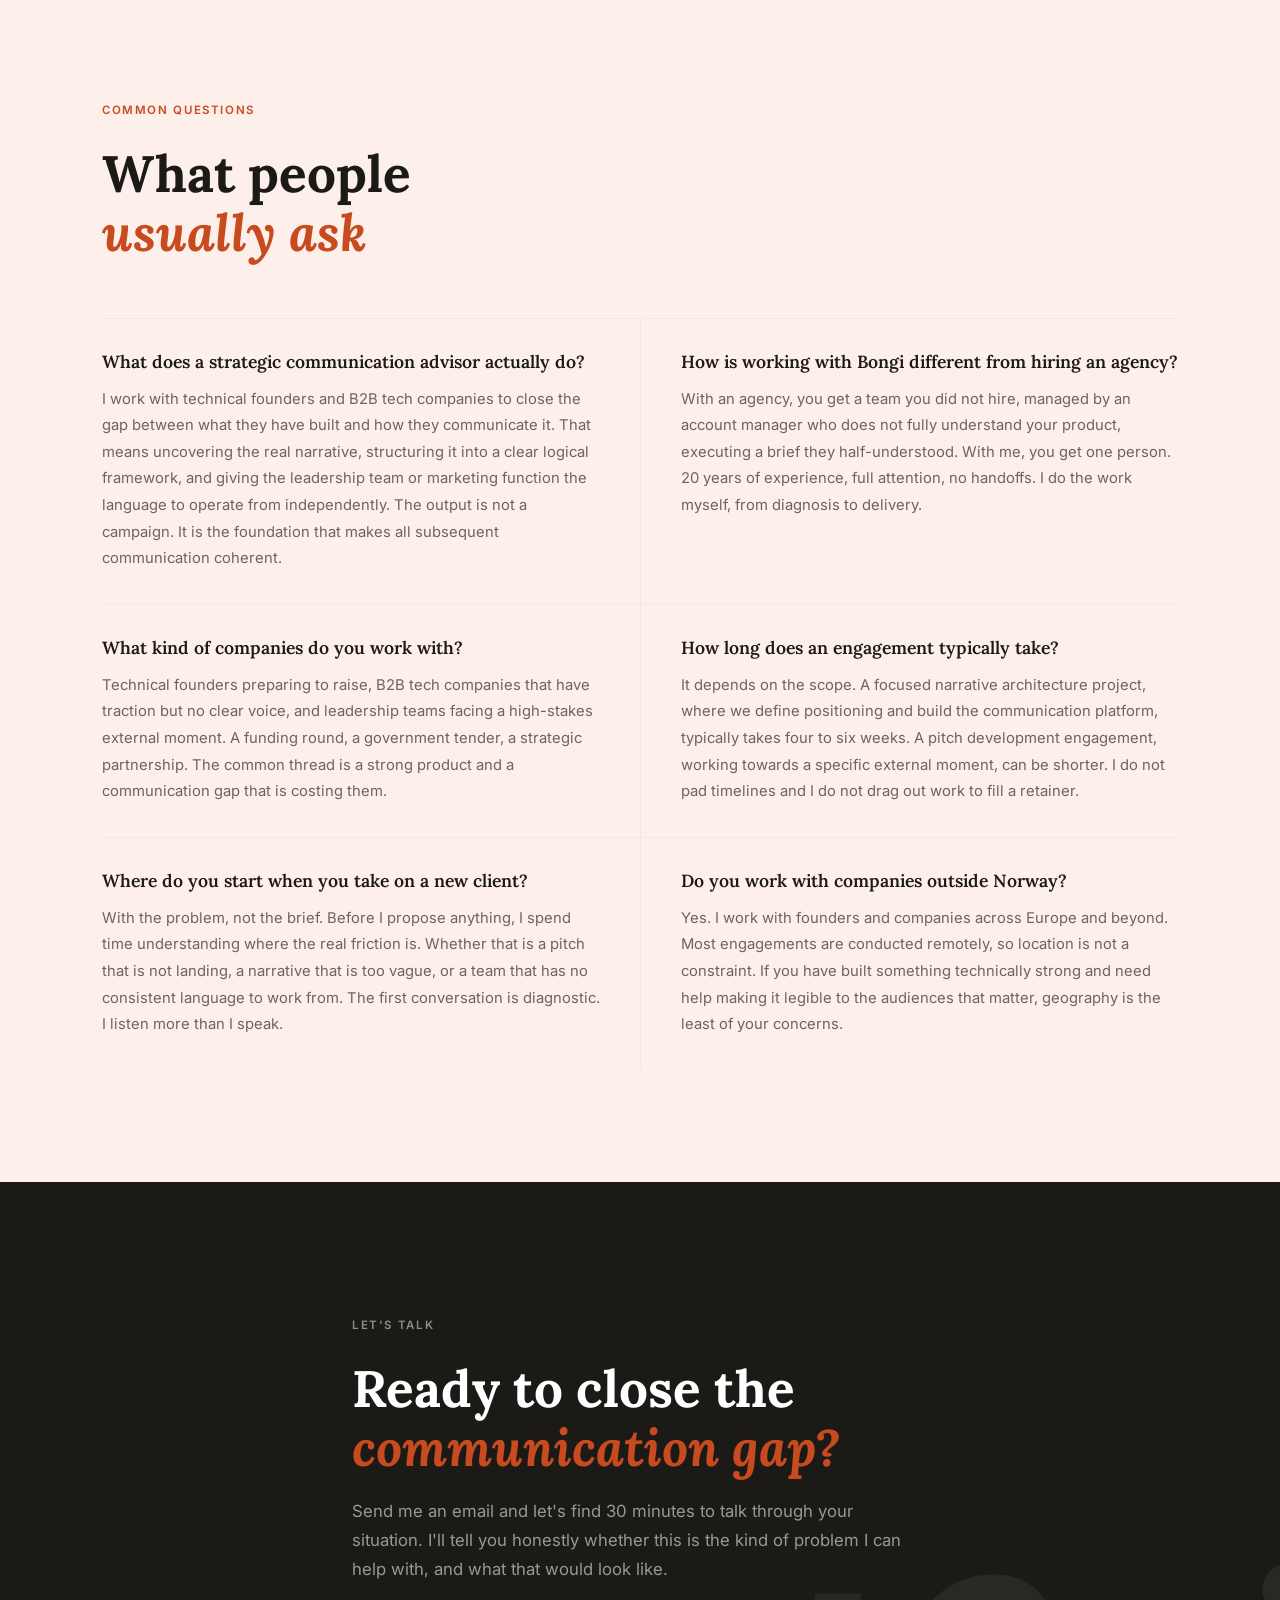
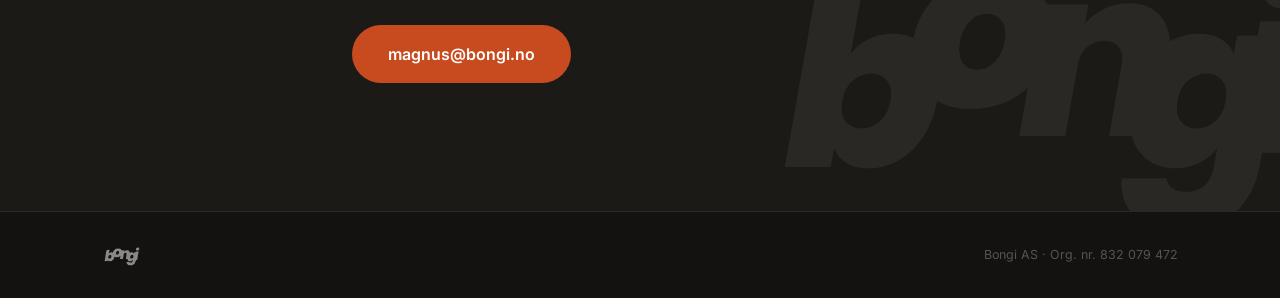
==== commit 57576e2e: "Tighten copy tone — shorter sentences, no em dashes throughout" ====
--- a/index.html
+++ b/index.html
@@ -52,7 +52,7 @@
           <img src="assets/Magnus.png" alt="Magnus Rønning" class="hero__photo">
         </div>
         <div>
-          <p class="hero__intro">Hi, I'm Magnus &mdash; a strategic communication advisor with 20 years in B2B technology. I work with technical founders and companies that have built something strong but can't yet explain it in a way that makes investors, buyers, or stakeholders act. No agency, no account team. Just me and the problem.</p>
+          <p class="hero__intro">Hi, I'm Magnus. I'm a strategic communication advisor with 20 years in B2B technology. I work with technical founders and companies that have built something strong but struggle to explain it in a way that makes investors, buyers, or stakeholders act. No agency, no account team. Just me and the problem.</p>
           <a href="#contact" class="hero__btn">Let's have a conversation</a>
         </div>
       </div>
@@ -110,28 +110,28 @@
           <span class="service__num">01</span>
           <div class="service__body">
             <h3>Strategic Narrative Architecture</h3>
-            <p>You know what your product does. The gap is between that and the story your investors, buyers, or stakeholders can receive and act on. I go in, find the real narrative &mdash; the insight, the specific problem, the evidence &mdash; and build it into a clear logical framework your entire organisation can use. The output is a communication platform: your positioning, your core message, your audience narratives, and the language your team uses from this point forward.</p>
+            <p>You know what your product does. The gap is between that and the story your investors, buyers, or stakeholders can actually act on. I go in, find the real narrative, and build it into a clear logical framework your whole organisation can use. The output is a communication platform: your positioning, your core message, your audience narratives, and the language your team uses from this point forward.</p>
           </div>
         </div>
         <div class="service">
           <span class="service__num">02</span>
           <div class="service__body">
             <h3>Investor and Stakeholder Pitch Development</h3>
-            <p>A pitch that holds up under scrutiny and creates genuine conviction requires more than good slides &mdash; it requires a rigorous argument built from the ground up. I combine financial modelling and business case construction with the narrative craft that makes complex ideas land with non-technical audiences. The output is a presentation ready to deliver, with a clear spine and the structured logic that lets you answer the hard questions with confidence.</p>
+            <p>Good slides are not enough. A pitch that holds up under scrutiny needs a rigorous argument built from the ground up. I combine financial modelling and business case construction with the narrative craft that makes complex ideas land with non-technical audiences. The output is a presentation ready to deliver, with a clear spine and the logic to answer hard questions with confidence.</p>
           </div>
         </div>
         <div class="service">
           <span class="service__num">03</span>
           <div class="service__body">
             <h3>Communication Platform for Scaling Teams</h3>
-            <p>When you bring in marketing people or an agency, they need a foundation to work from &mdash; positioning, message hierarchy, tone of voice, audience frameworks. Without it, everything they produce sounds slightly off. I build that foundation once, so everything your team produces from that point forward points in the same direction. This is force-multiplier work: you do it once, and it compounds.</p>
+            <p>When you bring in marketing people or an agency, they need a foundation to work from. Positioning, message hierarchy, tone of voice, audience frameworks. Without it, everything they produce sounds slightly off. I build that foundation once. From that point, everything your team produces points in the same direction. You do it once, and it compounds.</p>
           </div>
         </div>
         <div class="service service--highlight">
           <span class="service__num">04</span>
           <div class="service__body">
             <h3>AI Marketing Coaching</h3>
-            <p>I teach individuals and teams how to use AI agents to produce consistent, on-brand marketing output &mdash; for strategy and content production. I define the rules each agent must follow, build in the right context (tone of voice, brand guidelines, strategy), and configure the setup so AI works within your brand. One-on-one or workshop format. When we're done, your people run AI independently and get reliable, on-brand results every time.</p>
+            <p>I teach individuals and teams how to use AI agents to produce consistent, on-brand marketing output. I define the rules each agent must follow, build in the right context (tone of voice, brand guidelines, strategy), and configure everything so AI works within your brand. One-on-one or workshop format. When we're done, your people run it independently and get reliable, on-brand results every time.</p>
           </div>
         </div>
       </div>
@@ -151,9 +151,9 @@
       <div class="about__text">
         <span class="section-label">About me</span>
         <h2>I've spent 20 years<br><em>making complex technology legible.</em></h2>
-        <p>I started in B2B technology not as a marketer running campaigns, but as the person who figured out how to make technically complex things understandable to the audiences that matter &mdash; investors, enterprise buyers, government stakeholders. That work has taken me through global product marketing at Conax, brand strategy at NAGRA/Kudelski Group, and advisory roles inside the Antler VC ecosystem, where I built the investor narrative that secured pre-seed funding for Hellolang and coached other founders on sharpening their concepts.</p>
-        <p>I work alone, which means when you engage me, you get my full attention &mdash; not an account manager and not a junior team. My background spans financial modelling and business case construction as much as narrative and messaging, which means I can work at the level of the argument, not just the words. I have advised technical founders and government-facing organisations across funding rounds, product launches, and market entries.</p>
-        <p>The work I do best sits between strategy and communication &mdash; where the question is not "how do we reach more people" but "how do we explain what we do in a way that makes the right people move." If that is the problem you are facing, I am built for it.</p>
+        <p>I started in B2B technology not as a marketer running campaigns, but as the person who figured out how to make technically complex things understandable to the audiences that matter. Investors, enterprise buyers, government stakeholders. That work has taken me through global product marketing at Conax, brand strategy at NAGRA/Kudelski Group, and advisory roles inside the Antler VC ecosystem, where I built the investor narrative that secured pre-seed funding for Hellolang and coached other founders on sharpening their concepts.</p>
+        <p>I work alone. When you engage me, you get my full attention. Not an account manager, not a junior team. My background spans financial modelling and business case construction as much as narrative and messaging. I work at the level of the argument, not just the words. I have advised technical founders and government-facing organisations across funding rounds, product launches, and market entries.</p>
+        <p>The work I do best sits between strategy and communication. The question is not "how do we reach more people." It is "how do we explain what we do in a way that makes the right people move." If that is the problem you are facing, I am built for it.</p>
       </div>
     </div>
   </section>
@@ -166,10 +166,10 @@
         <h2>From first conversation<br><em>to finished work.</em></h2>
       </div>
       <div class="howwork__body">
-        <p>The first conversation is not a sales call. I am not going to pitch you a package or ask about your budget. I want to understand your product, your market, and where the communication is breaking down. In most engagements, the stated problem is not the real one &mdash; and that gap is where the work actually begins.</p>
-        <p>Once I have a clear picture, I put together a diagnosis: what is working, what is not, and why. From there, we agree on a scope and I get to work. There are no juniors, no account managers, no handoffs. You work with me directly, from the first conversation to the final deliverable.</p>
-        <p>The output is usable, not decorative. A communication platform your leadership team can operate from. A pitch document that holds up when the hard questions come. A message architecture your marketing team can build on independently. I do not produce frameworks that need a workshop to interpret.</p>
-        <p>Some clients engage me for a single project &mdash; a funding round, a product launch, a market entry. Others keep me on to work alongside their team over time. Either way, you always know what you are getting and from whom.</p>
+        <p>The first conversation is not a sales call. I am not going to pitch you a package or ask about your budget. I want to understand your product, your market, and where the communication is breaking down. In most engagements, the stated problem is not the real one. That gap is where the work actually begins.</p>
+        <p>Once I have a clear picture, I put together a diagnosis. What is working, what is not, and why. From there, we agree on a scope and I get to work. No juniors, no account managers, no handoffs. You work with me directly, from the first conversation to the final deliverable.</p>
+        <p>The output is usable, not decorative. A communication platform your leadership team can operate from. A pitch that holds up when the hard questions come. A message architecture your marketing team can build on independently. I do not produce frameworks that need a workshop to interpret.</p>
+        <p>Some clients engage me for a single project. A funding round, a product launch, a market entry. Others keep me on to work alongside their team over time. Either way, you always know what you are getting and from whom.</p>
       </div>
     </div>
   </section>
@@ -182,23 +182,23 @@
       <div class="faq__list">
         <div class="faq__item">
           <h3 class="faq__q">What does a strategic communication advisor actually do?</h3>
-          <p class="faq__a">I work with technical founders and B2B tech companies to close the gap between what they have built and how they communicate it. That means uncovering the real narrative, structuring it into a clear logical framework, and giving the leadership team or marketing function the language to operate from independently. The output is not a campaign &mdash; it is the foundation that makes all subsequent communication coherent.</p>
+          <p class="faq__a">I work with technical founders and B2B tech companies to close the gap between what they have built and how they communicate it. That means uncovering the real narrative, structuring it into a clear logical framework, and giving the leadership team or marketing function the language to operate from independently. The output is not a campaign. It is the foundation that makes all subsequent communication coherent.</p>
         </div>
         <div class="faq__item">
           <h3 class="faq__q">How is working with Bongi different from hiring an agency?</h3>
-          <p class="faq__a">With an agency, you get a team you did not hire, managed by an account manager who does not fully understand your product, executing a brief they half-understood. With me, you get one person &mdash; 20 years of experience, full attention, no handoffs. I do the work myself, from diagnosis to delivery.</p>
+          <p class="faq__a">With an agency, you get a team you did not hire, managed by an account manager who does not fully understand your product, executing a brief they half-understood. With me, you get one person. 20 years of experience, full attention, no handoffs. I do the work myself, from diagnosis to delivery.</p>
         </div>
         <div class="faq__item">
           <h3 class="faq__q">What kind of companies do you work with?</h3>
-          <p class="faq__a">Technical founders preparing to raise, B2B tech companies that have traction but no clear voice, and leadership teams facing a high-stakes external moment &mdash; a funding round, a government tender, a strategic partnership. The common thread is a strong product and a communication gap that is costing them.</p>
+          <p class="faq__a">Technical founders preparing to raise, B2B tech companies that have traction but no clear voice, and leadership teams facing a high-stakes external moment. A funding round, a government tender, a strategic partnership. The common thread is a strong product and a communication gap that is costing them.</p>
         </div>
         <div class="faq__item">
           <h3 class="faq__q">How long does an engagement typically take?</h3>
-          <p class="faq__a">It depends on the scope. A focused narrative architecture project &mdash; where we define positioning and build the communication platform &mdash; typically takes four to six weeks. A pitch development engagement, working towards a specific external moment, can be shorter. I do not pad timelines and I do not drag out work to fill a retainer.</p>
+          <p class="faq__a">It depends on the scope. A focused narrative architecture project, where we define positioning and build the communication platform, typically takes four to six weeks. A pitch development engagement, working towards a specific external moment, can be shorter. I do not pad timelines and I do not drag out work to fill a retainer.</p>
         </div>
         <div class="faq__item">
           <h3 class="faq__q">Where do you start when you take on a new client?</h3>
-          <p class="faq__a">With the problem, not the brief. Before I propose anything, I spend time understanding where the real friction is &mdash; whether that is a pitch that is not landing, a narrative that is too vague, or a team that has no consistent language to work from. The first conversation is diagnostic. I listen more than I speak.</p>
+          <p class="faq__a">With the problem, not the brief. Before I propose anything, I spend time understanding where the real friction is. Whether that is a pitch that is not landing, a narrative that is too vague, or a team that has no consistent language to work from. The first conversation is diagnostic. I listen more than I speak.</p>
         </div>
         <div class="faq__item">
           <h3 class="faq__q">Do you work with companies outside Norway?</h3>
@@ -214,7 +214,7 @@
     <div class="container contact__inner">
       <span class="section-label section-label--light">Let's talk</span>
       <h2>Ready to close the<br><em>communication gap?</em></h2>
-      <p>Send me an email and let's find 30 minutes to talk through your situation. I'll tell you honestly whether this is the kind of problem I can help with &mdash; and what that would look like.</p>
+      <p>Send me an email and let's find 30 minutes to talk through your situation. I'll tell you honestly whether this is the kind of problem I can help with, and what that would look like.</p>
       <a href="mailto:magnus@bongi.no" class="contact__btn">magnus@bongi.no</a>
     </div>
   </section>
@@ -237,7 +237,7 @@
         "name": "What does a strategic communication advisor actually do?",
         "acceptedAnswer": {
           "@type": "Answer",
-          "text": "I work with technical founders and B2B tech companies to close the gap between what they have built and how they communicate it. That means uncovering the real narrative, structuring it into a clear logical framework, and giving the leadership team or marketing function the language to operate from independently. The output is not a campaign — it is the foundation that makes all subsequent communication coherent."
+          "text": "I work with technical founders and B2B tech companies to close the gap between what they have built and how they communicate it. That means uncovering the real narrative, structuring it into a clear logical framework, and giving the leadership team or marketing function the language to operate from independently. The output is not a campaign. It is the foundation that makes all subsequent communication coherent."
         }
       },
       {
@@ -245,7 +245,7 @@
         "name": "How is working with Bongi different from hiring an agency?",
         "acceptedAnswer": {
           "@type": "Answer",
-          "text": "With an agency, you get a team you did not hire, managed by an account manager who does not fully understand your product, executing a brief they half-understood. With me, you get one person — 20 years of experience, full attention, no handoffs. I do the work myself, from diagnosis to delivery."
+          "text": "With an agency, you get a team you did not hire, managed by an account manager who does not fully understand your product, executing a brief they half-understood. With me, you get one person. 20 years of experience, full attention, no handoffs. I do the work myself, from diagnosis to delivery."
         }
       },
       {
@@ -253,7 +253,7 @@
         "name": "What kind of companies do you work with?",
         "acceptedAnswer": {
           "@type": "Answer",
-          "text": "Technical founders preparing to raise, B2B tech companies that have traction but no clear voice, and leadership teams facing a high-stakes external moment — a funding round, a government tender, a strategic partnership. The common thread is a strong product and a communication gap that is costing them."
+          "text": "Technical founders preparing to raise, B2B tech companies that have traction but no clear voice, and leadership teams facing a high-stakes external moment. A funding round, a government tender, a strategic partnership. The common thread is a strong product and a communication gap that is costing them."
         }
       },
       {
@@ -261,7 +261,7 @@
         "name": "How long does an engagement typically take?",
         "acceptedAnswer": {
           "@type": "Answer",
-          "text": "It depends on the scope. A focused narrative architecture project — where we define positioning and build the communication platform — typically takes four to six weeks. A pitch development engagement, working towards a specific external moment, can be shorter. I do not pad timelines and I do not drag out work to fill a retainer."
+          "text": "It depends on the scope. A focused narrative architecture project, where we define positioning and build the communication platform, typically takes four to six weeks. A pitch development engagement, working towards a specific external moment, can be shorter. I do not pad timelines and I do not drag out work to fill a retainer."
         }
       },
       {
@@ -269,7 +269,7 @@
         "name": "Where do you start when you take on a new client?",
         "acceptedAnswer": {
           "@type": "Answer",
-          "text": "With the problem, not the brief. Before I propose anything, I spend time understanding where the real friction is — whether that is a pitch that is not landing, a narrative that is too vague, or a team that has no consistent language to work from. The first conversation is diagnostic. I listen more than I speak."
+          "text": "With the problem, not the brief. Before I propose anything, I spend time understanding where the real friction is. Whether that is a pitch that is not landing, a narrative that is too vague, or a team that has no consistent language to work from. The first conversation is diagnostic. I listen more than I speak."
         }
       },
       {
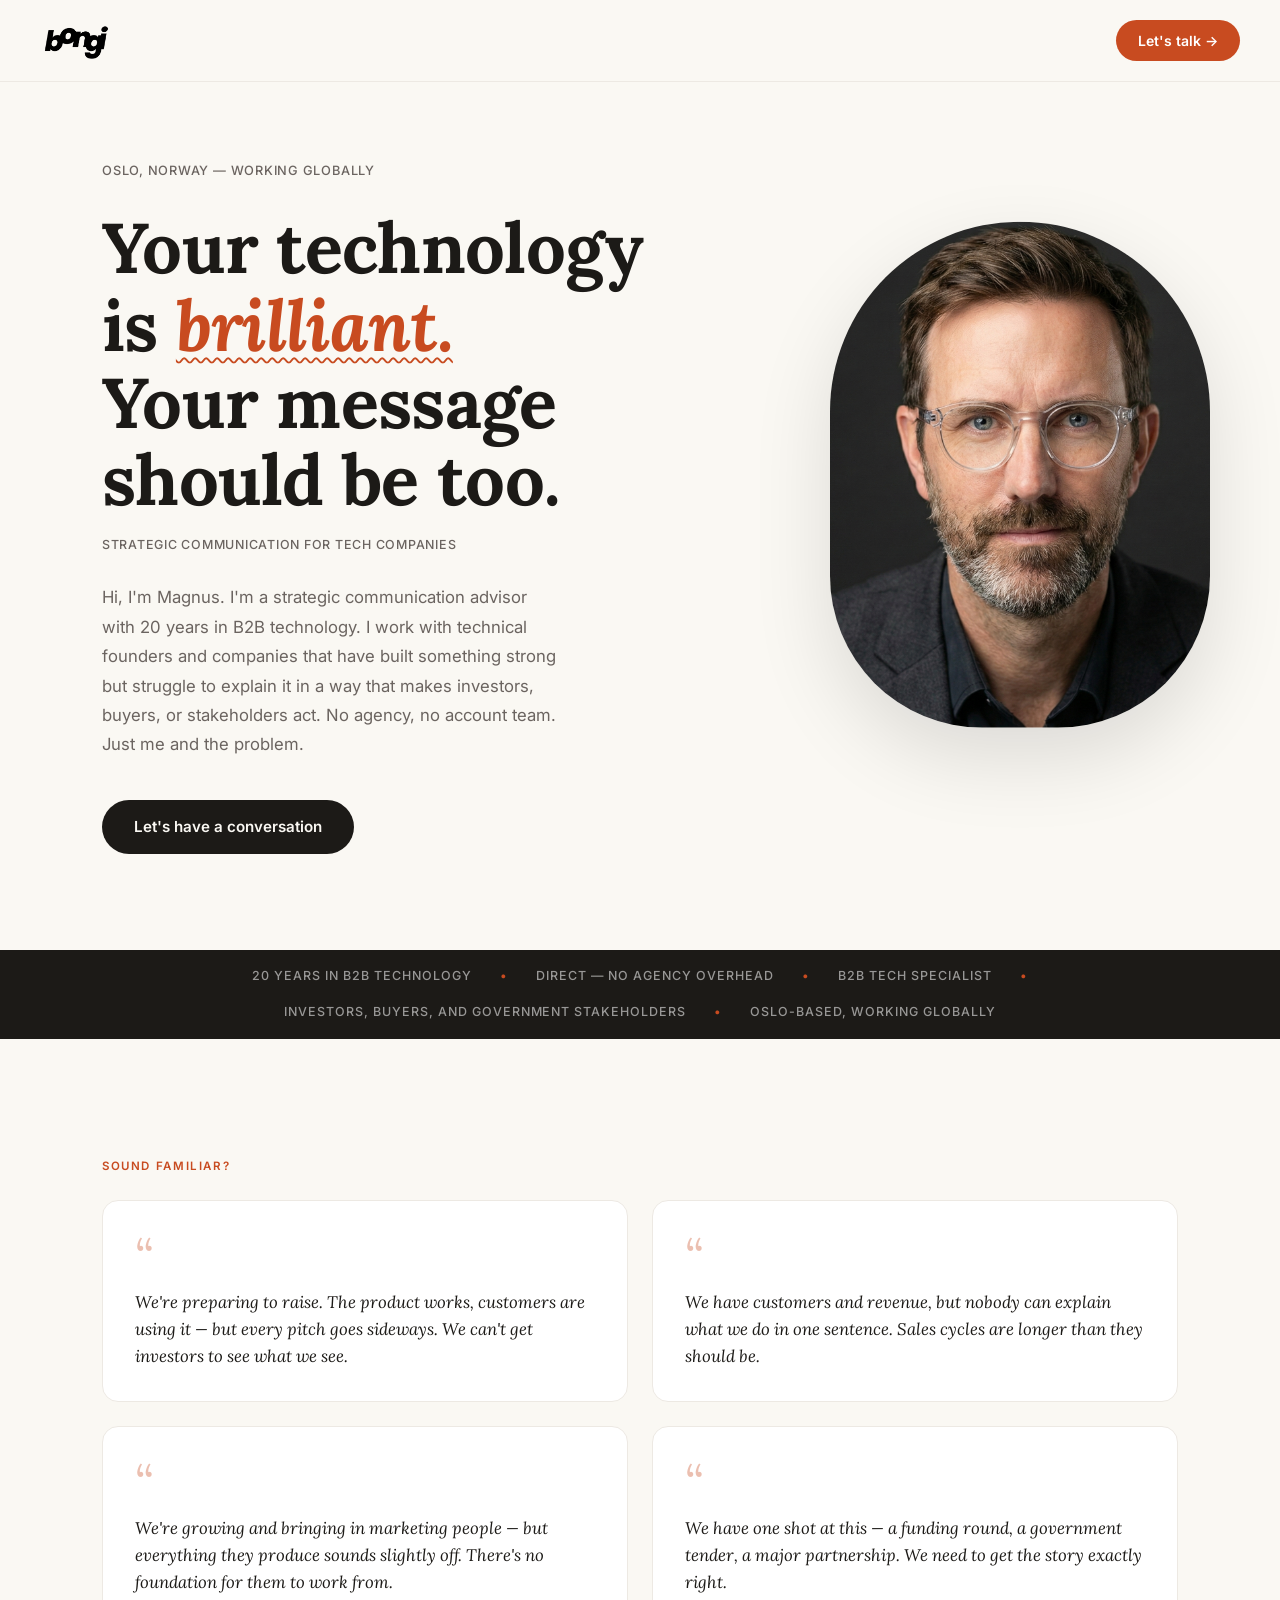
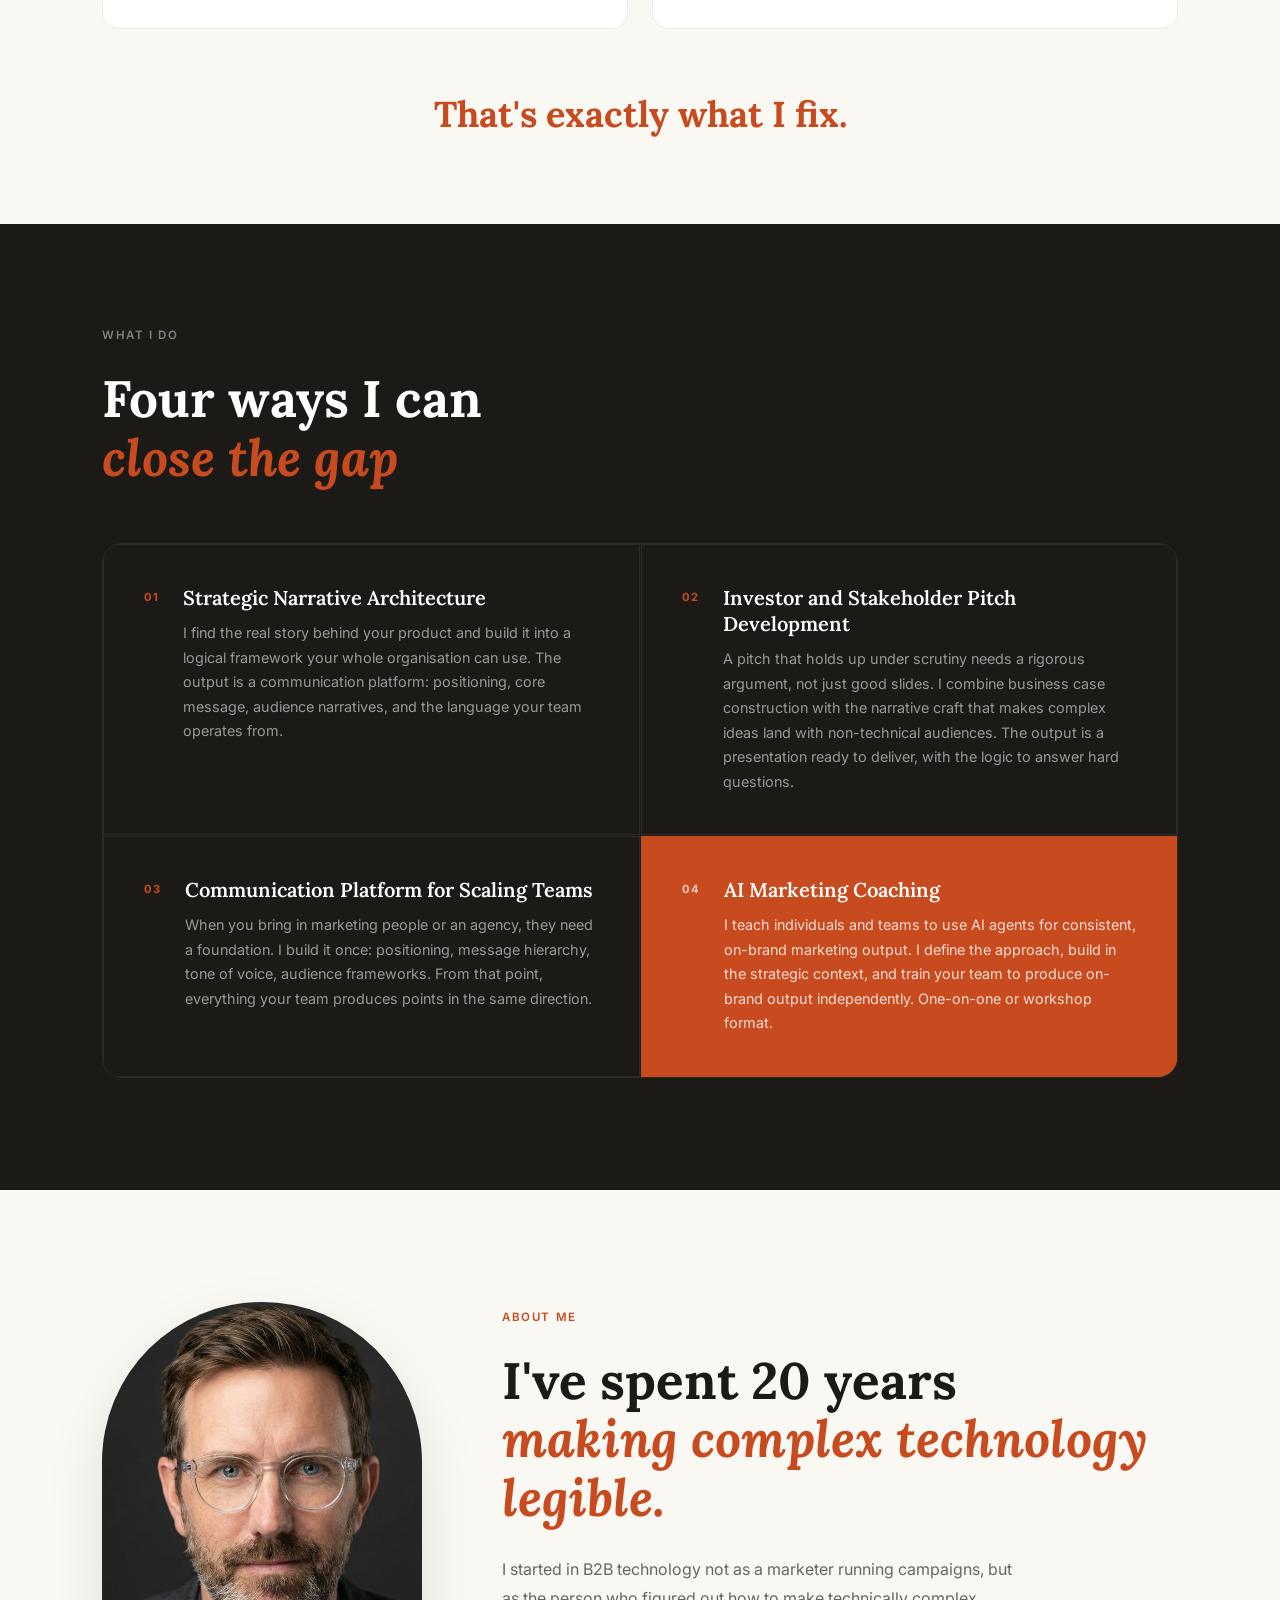
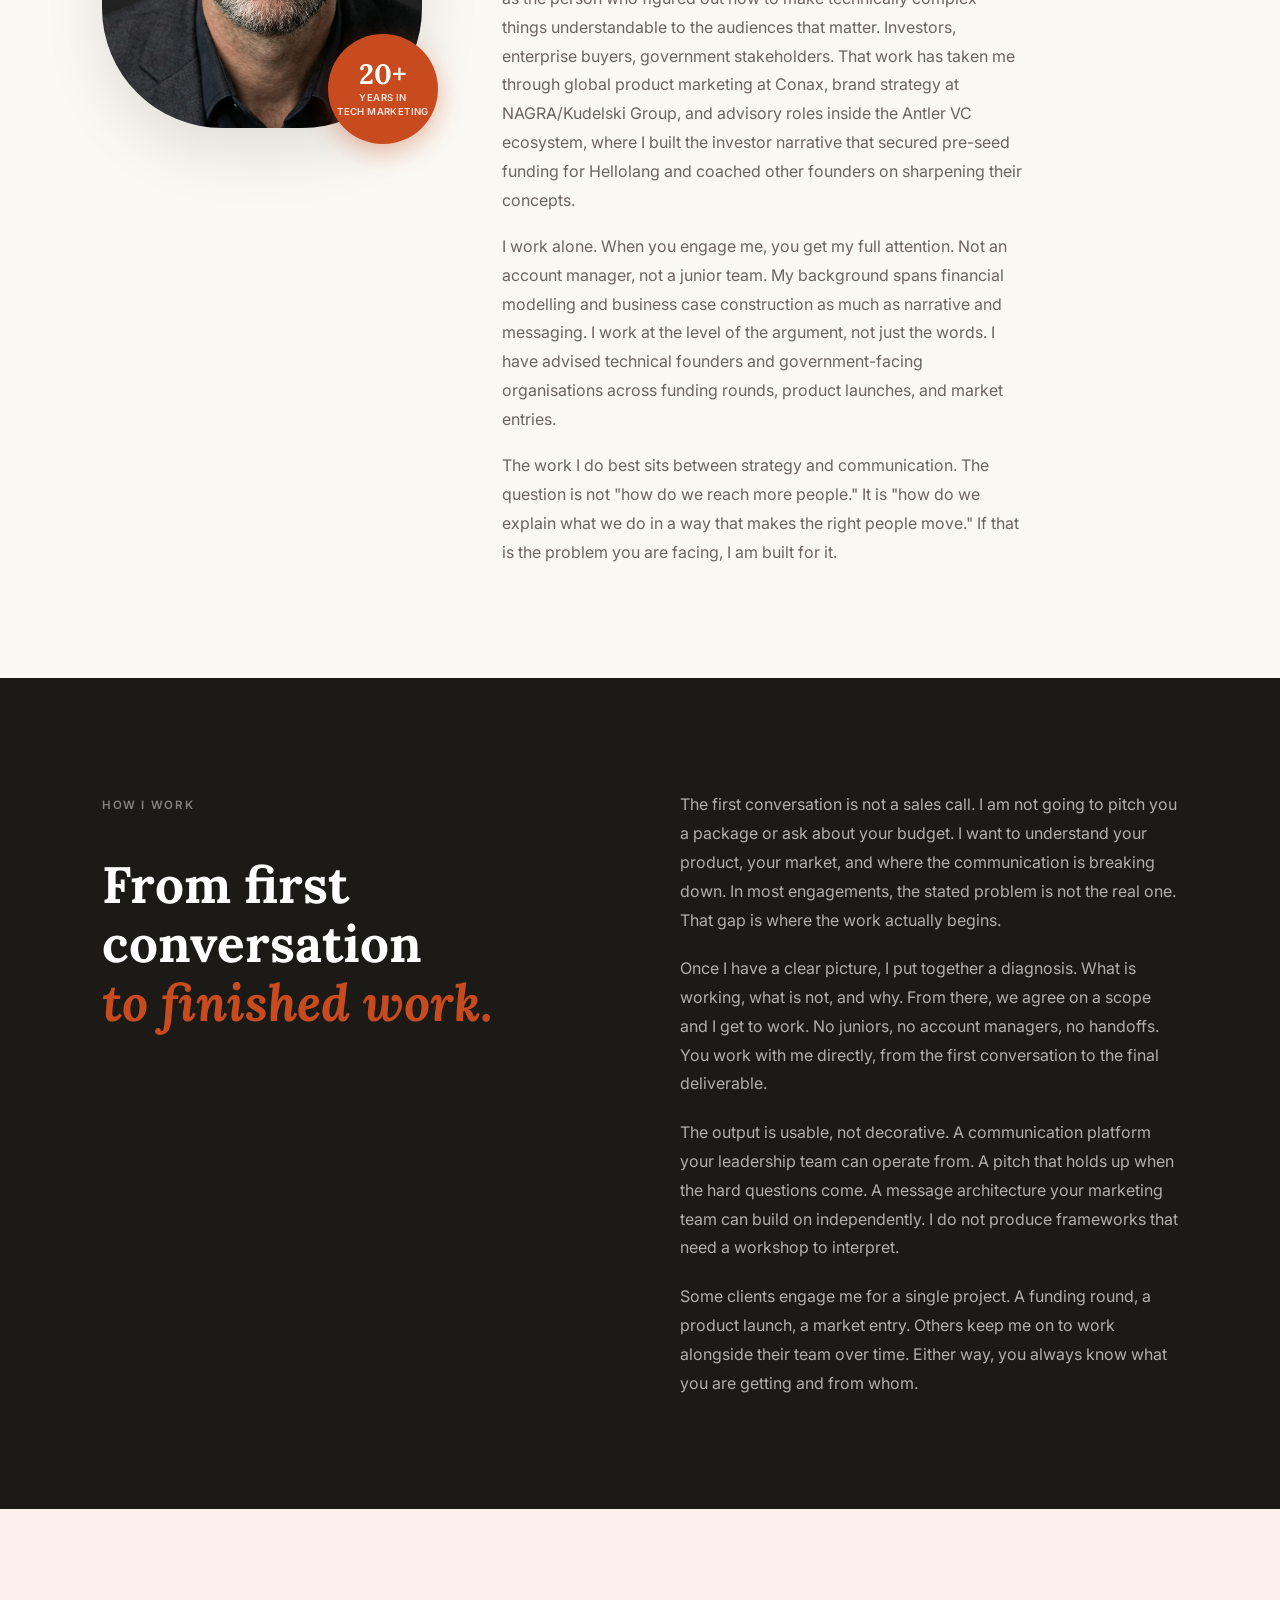
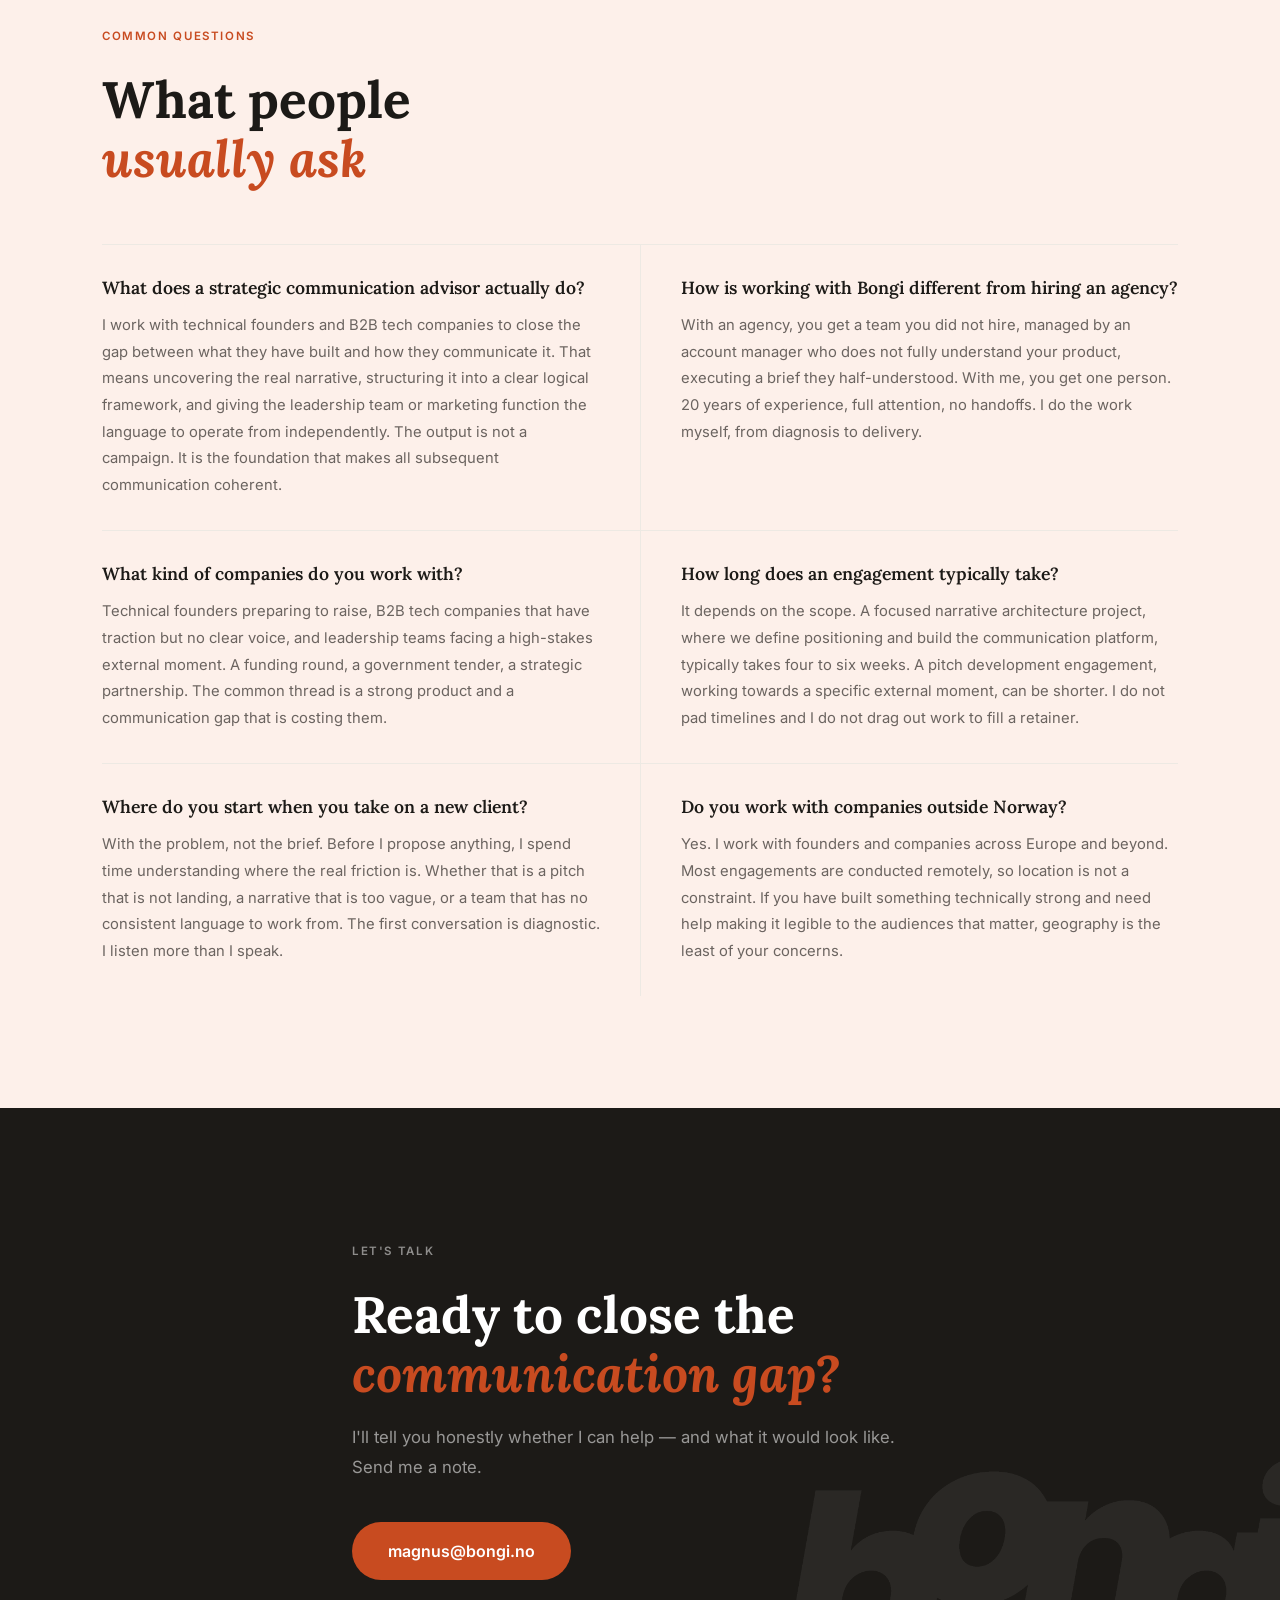
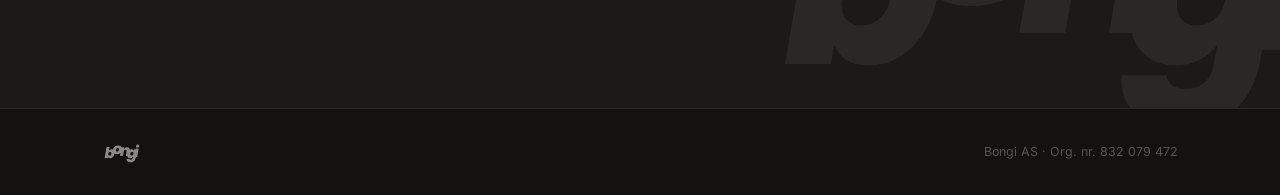
==== commit 8b992ddb: "Tighten service descriptions and apply ToV QA fixes - All four service descriptions cut to 35-45 wor" ====
--- a/index.html
+++ b/index.html
@@ -110,28 +110,28 @@
           <span class="service__num">01</span>
           <div class="service__body">
             <h3>Strategic Narrative Architecture</h3>
-            <p>You know what your product does. The gap is between that and the story your investors, buyers, or stakeholders can actually act on. I go in, find the real narrative, and build it into a clear logical framework your whole organisation can use. The output is a communication platform: your positioning, your core message, your audience narratives, and the language your team uses from this point forward.</p>
+            <p>I find the real story behind your product and build it into a logical framework your whole organisation can use. The output is a communication platform: positioning, core message, audience narratives, and the language your team operates from.</p>
           </div>
         </div>
         <div class="service">
           <span class="service__num">02</span>
           <div class="service__body">
             <h3>Investor and Stakeholder Pitch Development</h3>
-            <p>Good slides are not enough. A pitch that holds up under scrutiny needs a rigorous argument built from the ground up. I combine financial modelling and business case construction with the narrative craft that makes complex ideas land with non-technical audiences. The output is a presentation ready to deliver, with a clear spine and the logic to answer hard questions with confidence.</p>
+            <p>A pitch that holds up under scrutiny needs a rigorous argument, not just good slides. I combine business case construction with the narrative craft that makes complex ideas land with non-technical audiences. The output is a presentation ready to deliver, with the logic to answer hard questions.</p>
           </div>
         </div>
         <div class="service">
           <span class="service__num">03</span>
           <div class="service__body">
             <h3>Communication Platform for Scaling Teams</h3>
-            <p>When you bring in marketing people or an agency, they need a foundation to work from. Positioning, message hierarchy, tone of voice, audience frameworks. Without it, everything they produce sounds slightly off. I build that foundation once. From that point, everything your team produces points in the same direction. You do it once, and it compounds.</p>
+            <p>When you bring in marketing people or an agency, they need a foundation. I build it once: positioning, message hierarchy, tone of voice, audience frameworks. From that point, everything your team produces points in the same direction.</p>
           </div>
         </div>
         <div class="service service--highlight">
           <span class="service__num">04</span>
           <div class="service__body">
             <h3>AI Marketing Coaching</h3>
-            <p>I teach individuals and teams how to use AI agents to produce consistent, on-brand marketing output. I define the rules each agent must follow, build in the right context (tone of voice, brand guidelines, strategy), and configure everything so AI works within your brand. One-on-one or workshop format. When we're done, your people run it independently and get reliable, on-brand results every time.</p>
+            <p>I teach individuals and teams to use AI agents for consistent, on-brand marketing output. I define the approach, build in the strategic context, and train your team to produce on-brand output independently. One-on-one or workshop format.</p>
           </div>
         </div>
       </div>
@@ -214,7 +214,7 @@
     <div class="container contact__inner">
       <span class="section-label section-label--light">Let's talk</span>
       <h2>Ready to close the<br><em>communication gap?</em></h2>
-      <p>Send me an email and let's find 30 minutes to talk through your situation. I'll tell you honestly whether this is the kind of problem I can help with, and what that would look like.</p>
+      <p>I'll tell you honestly whether I can help — and what it would look like. Send me a note.</p>
       <a href="mailto:magnus@bongi.no" class="contact__btn">magnus@bongi.no</a>
     </div>
   </section>
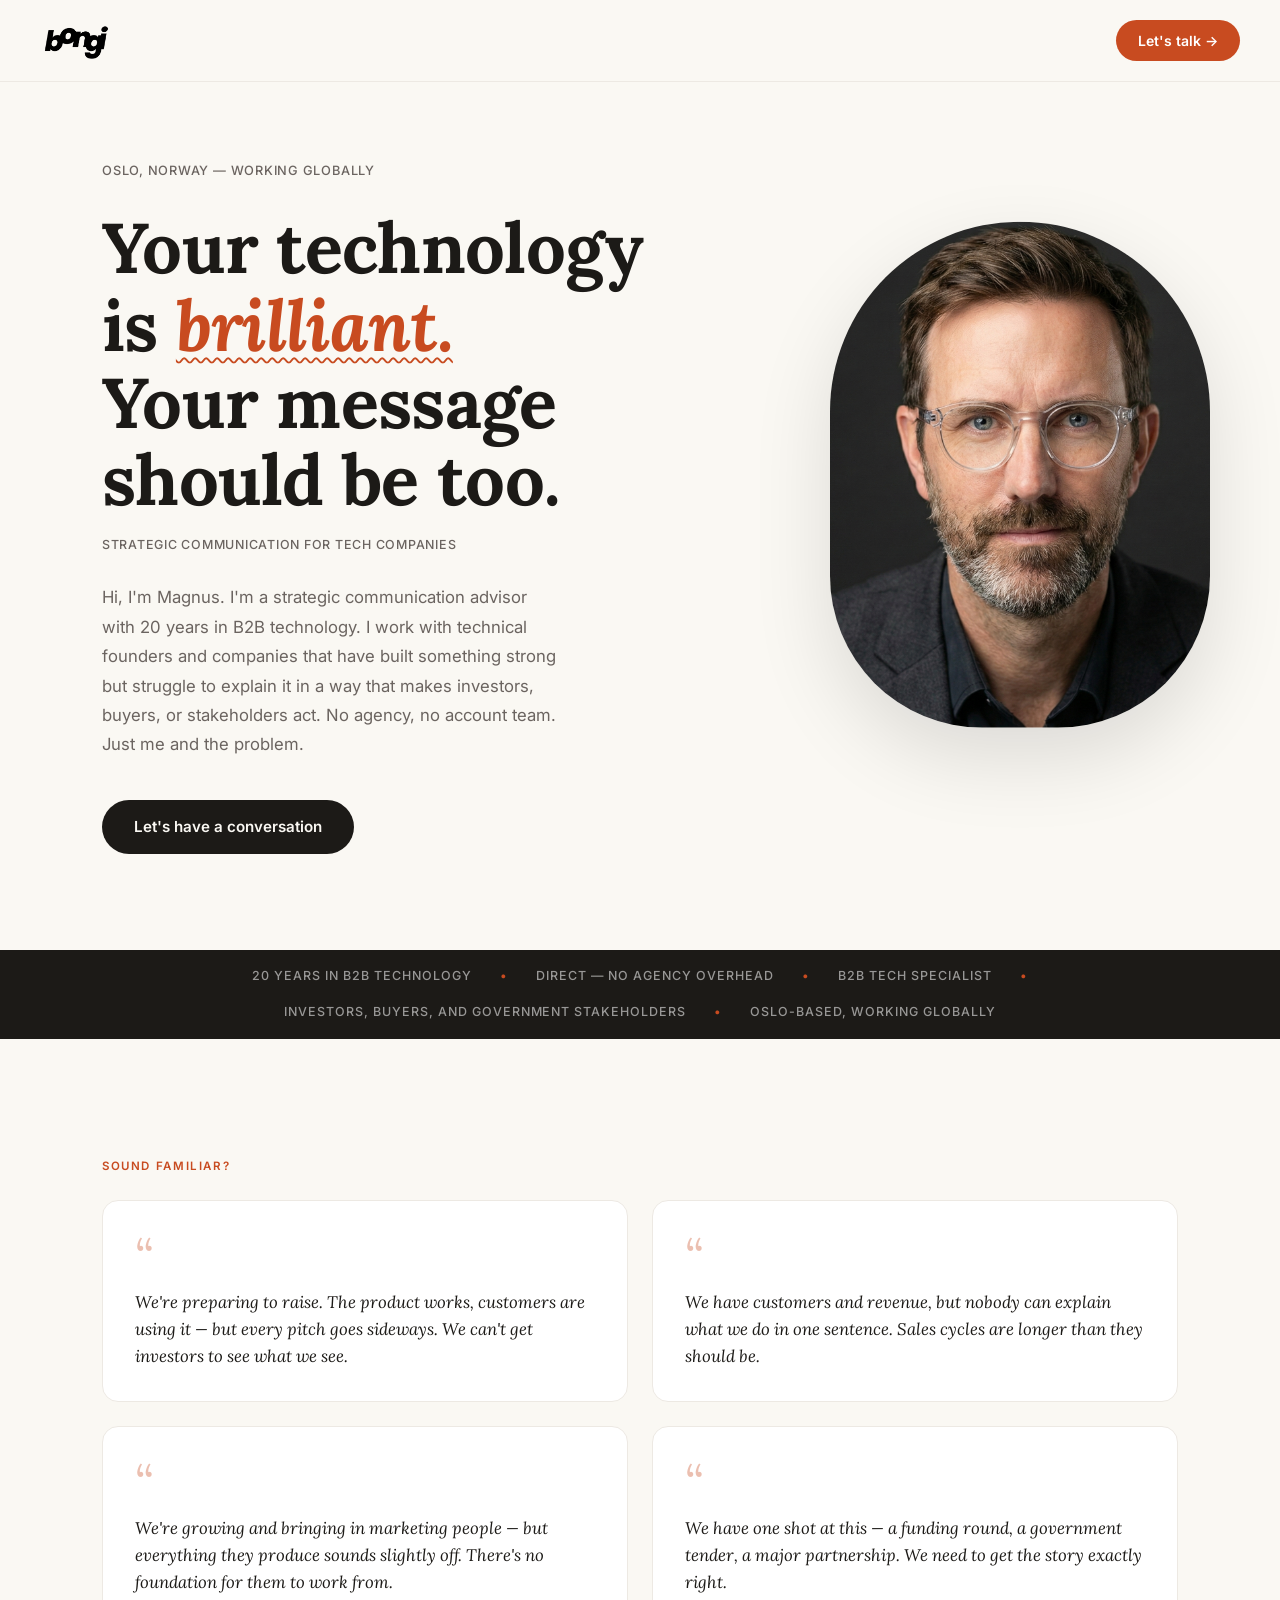
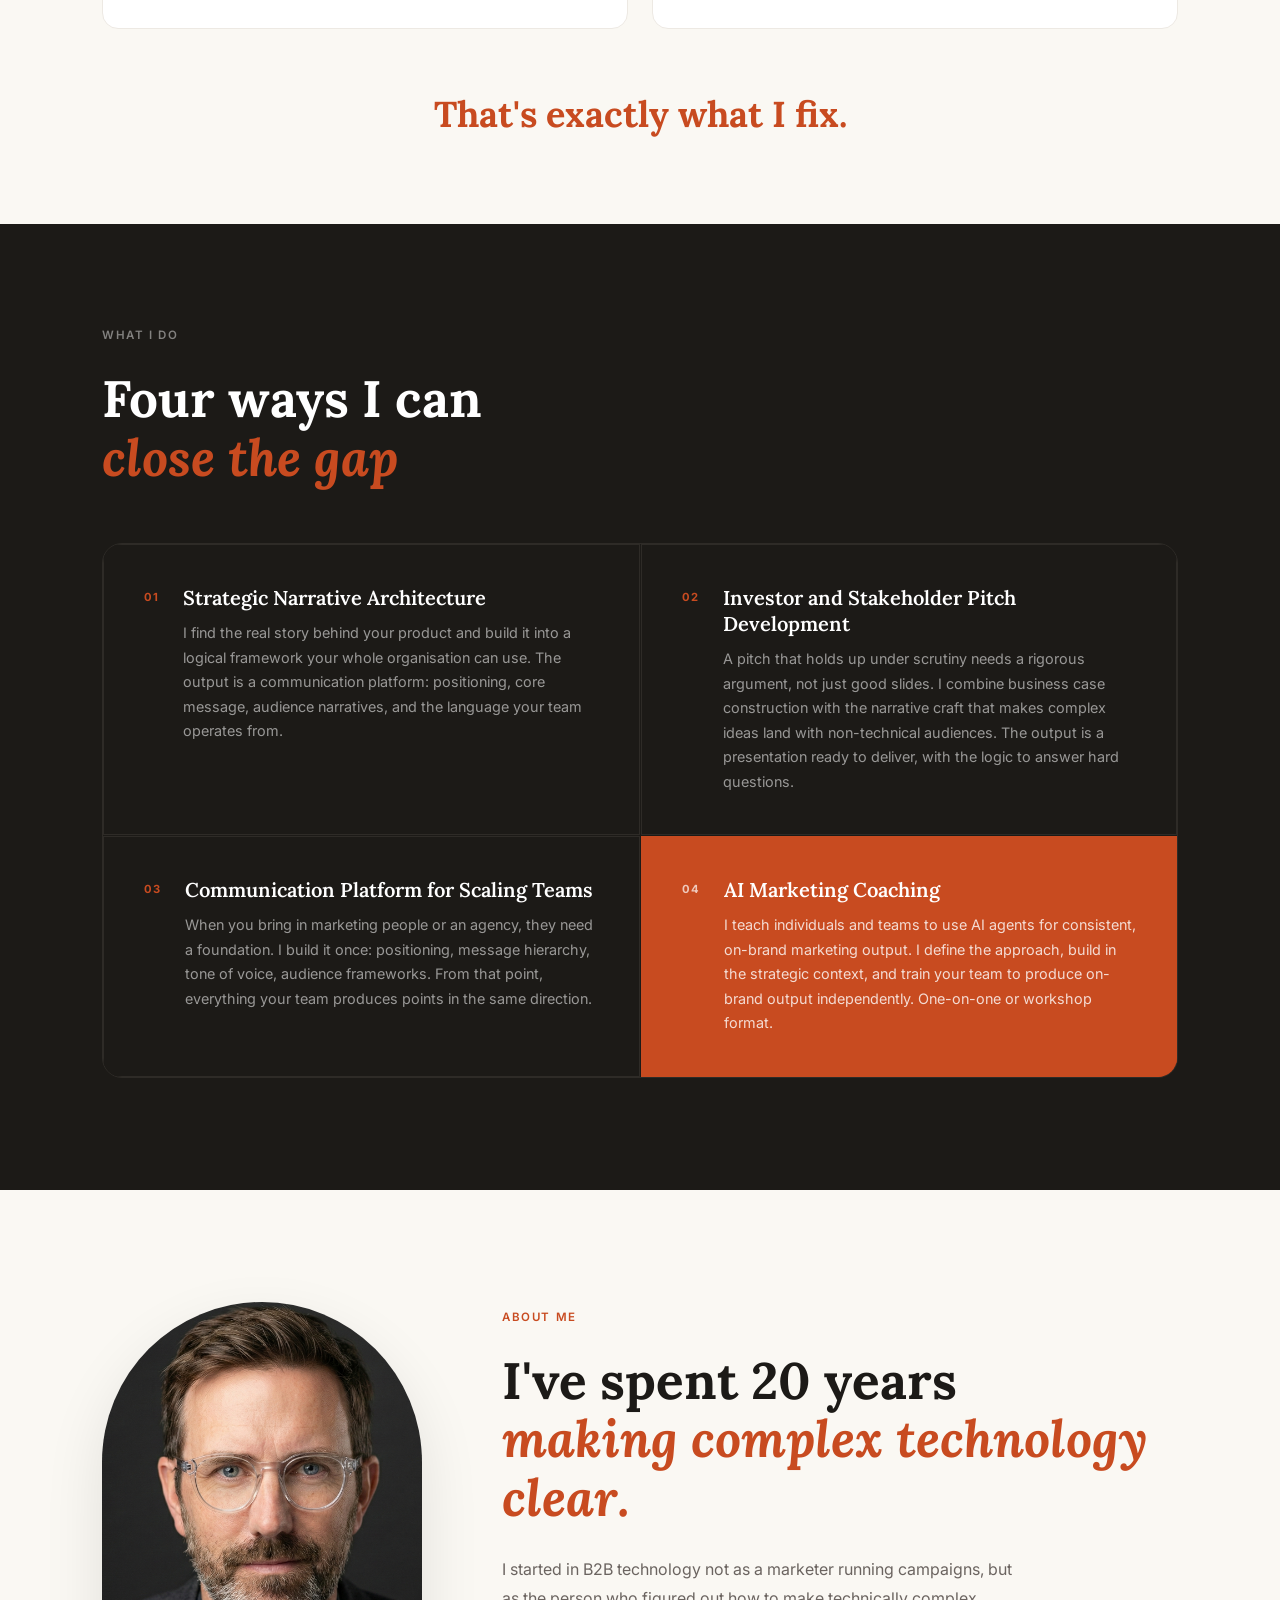
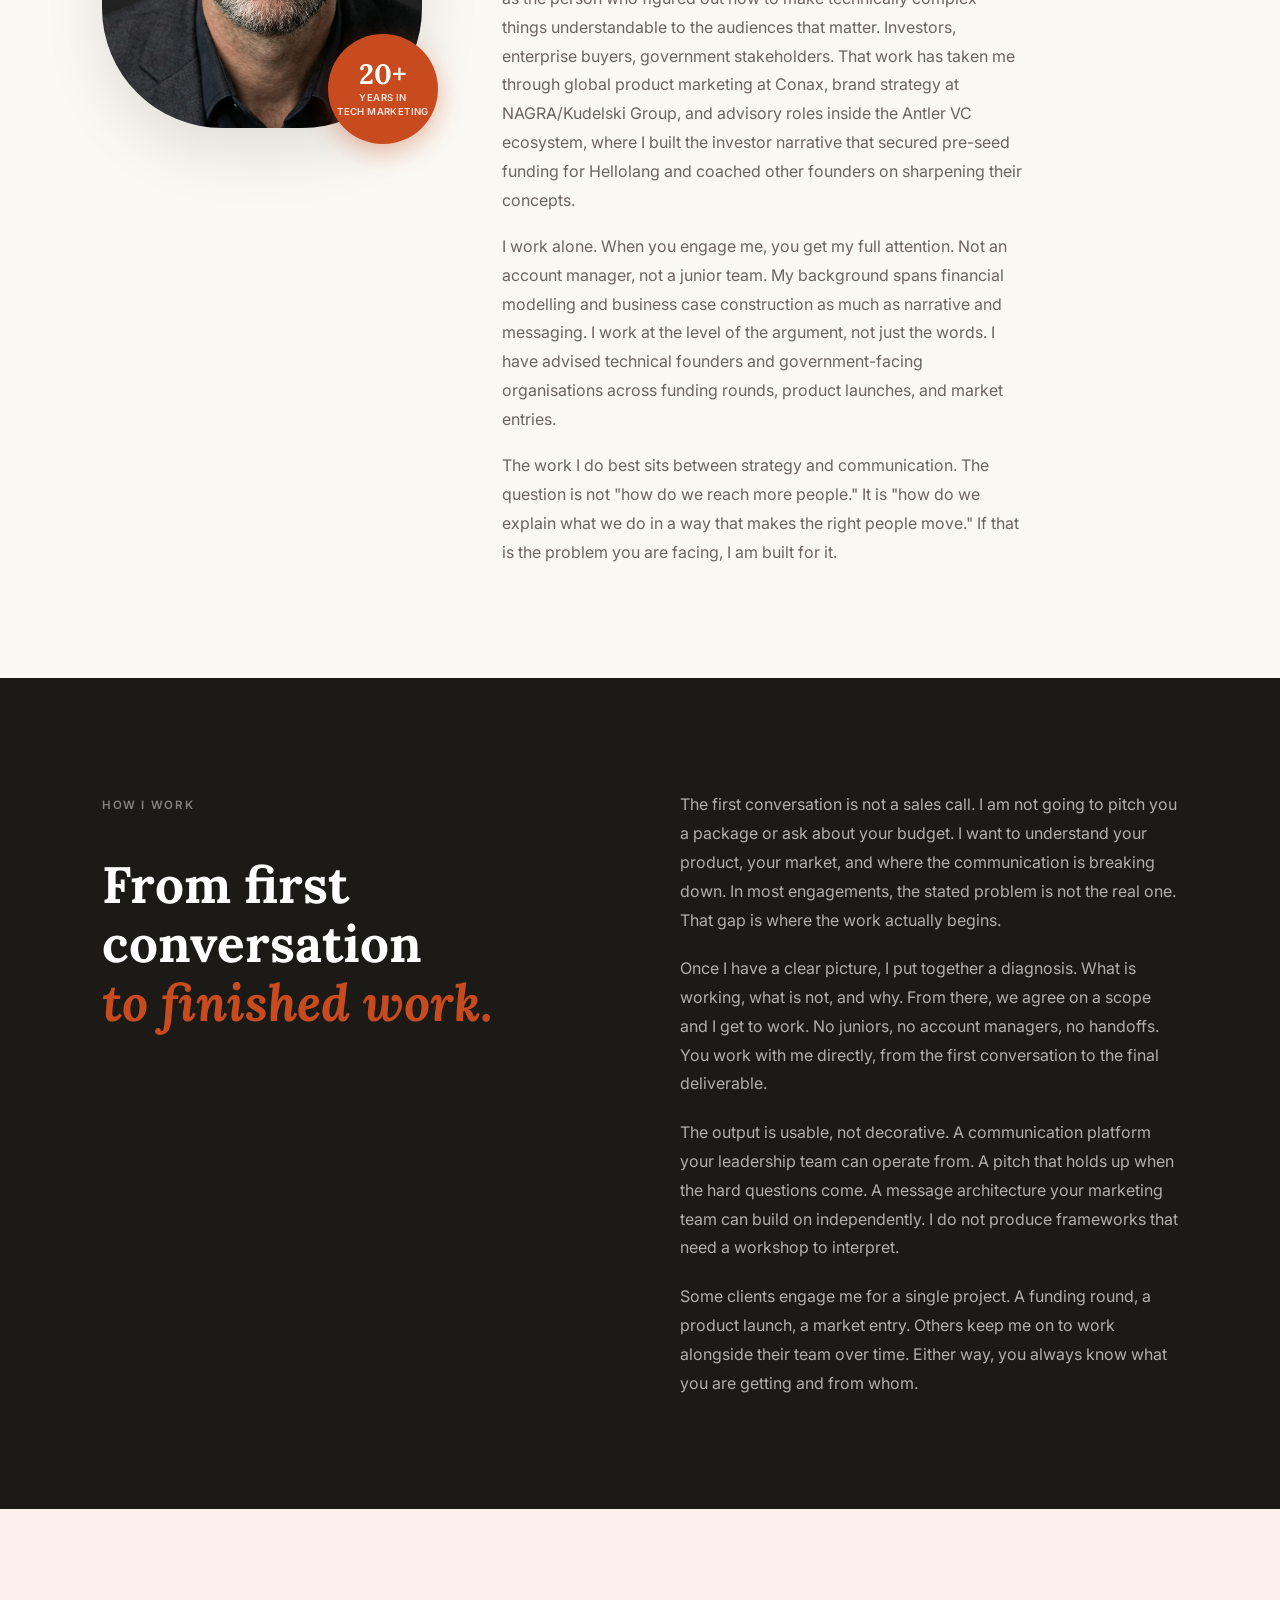
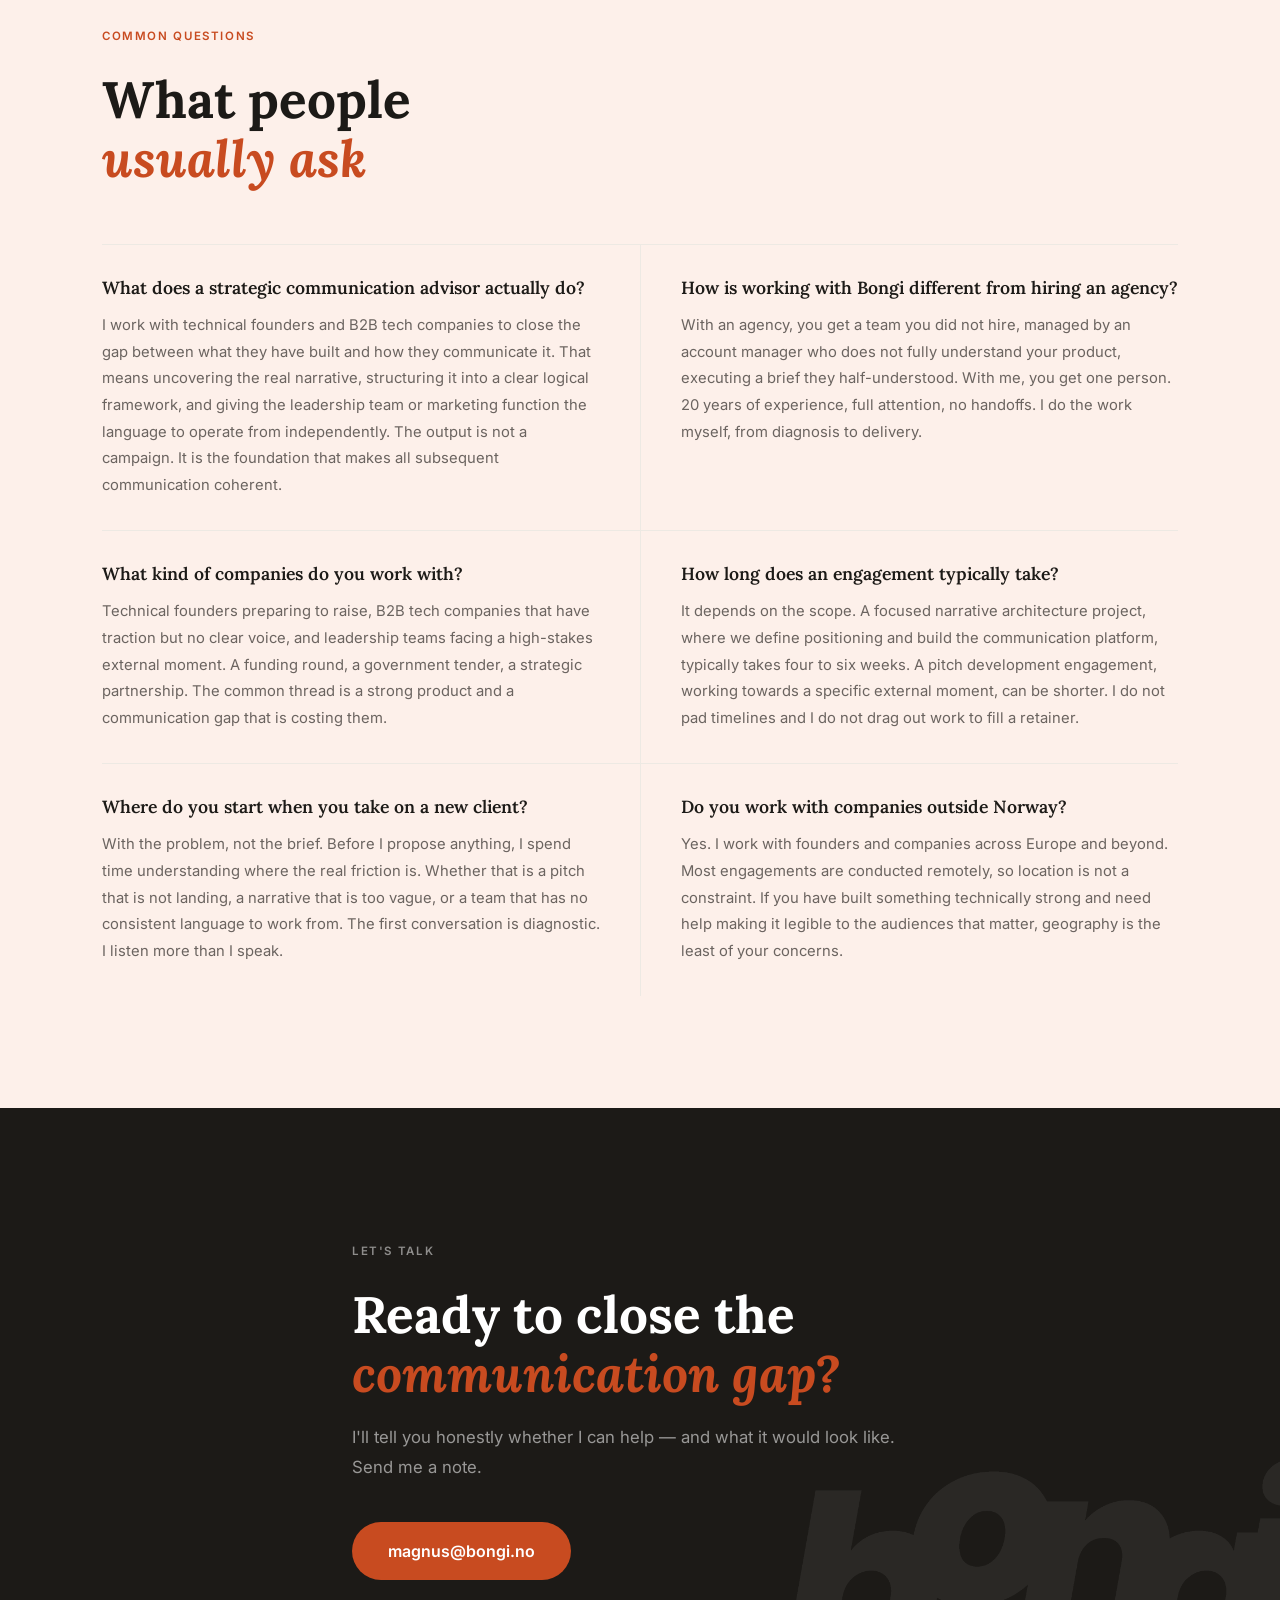
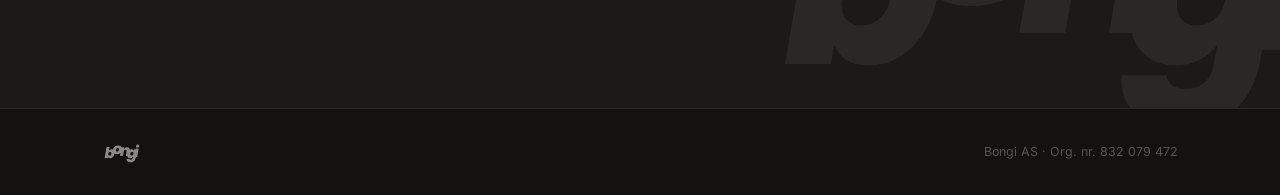
==== commit 840f6726: "Replace "legible" with "clear" in About heading Simpler word, accessible to non-native English speak" ====
--- a/index.html
+++ b/index.html
@@ -150,7 +150,7 @@
       </div>
       <div class="about__text">
         <span class="section-label">About me</span>
-        <h2>I've spent 20 years<br><em>making complex technology legible.</em></h2>
+        <h2>I've spent 20 years<br><em>making complex technology clear.</em></h2>
         <p>I started in B2B technology not as a marketer running campaigns, but as the person who figured out how to make technically complex things understandable to the audiences that matter. Investors, enterprise buyers, government stakeholders. That work has taken me through global product marketing at Conax, brand strategy at NAGRA/Kudelski Group, and advisory roles inside the Antler VC ecosystem, where I built the investor narrative that secured pre-seed funding for Hellolang and coached other founders on sharpening their concepts.</p>
         <p>I work alone. When you engage me, you get my full attention. Not an account manager, not a junior team. My background spans financial modelling and business case construction as much as narrative and messaging. I work at the level of the argument, not just the words. I have advised technical founders and government-facing organisations across funding rounds, product launches, and market entries.</p>
         <p>The work I do best sits between strategy and communication. The question is not "how do we reach more people." It is "how do we explain what we do in a way that makes the right people move." If that is the problem you are facing, I am built for it.</p>
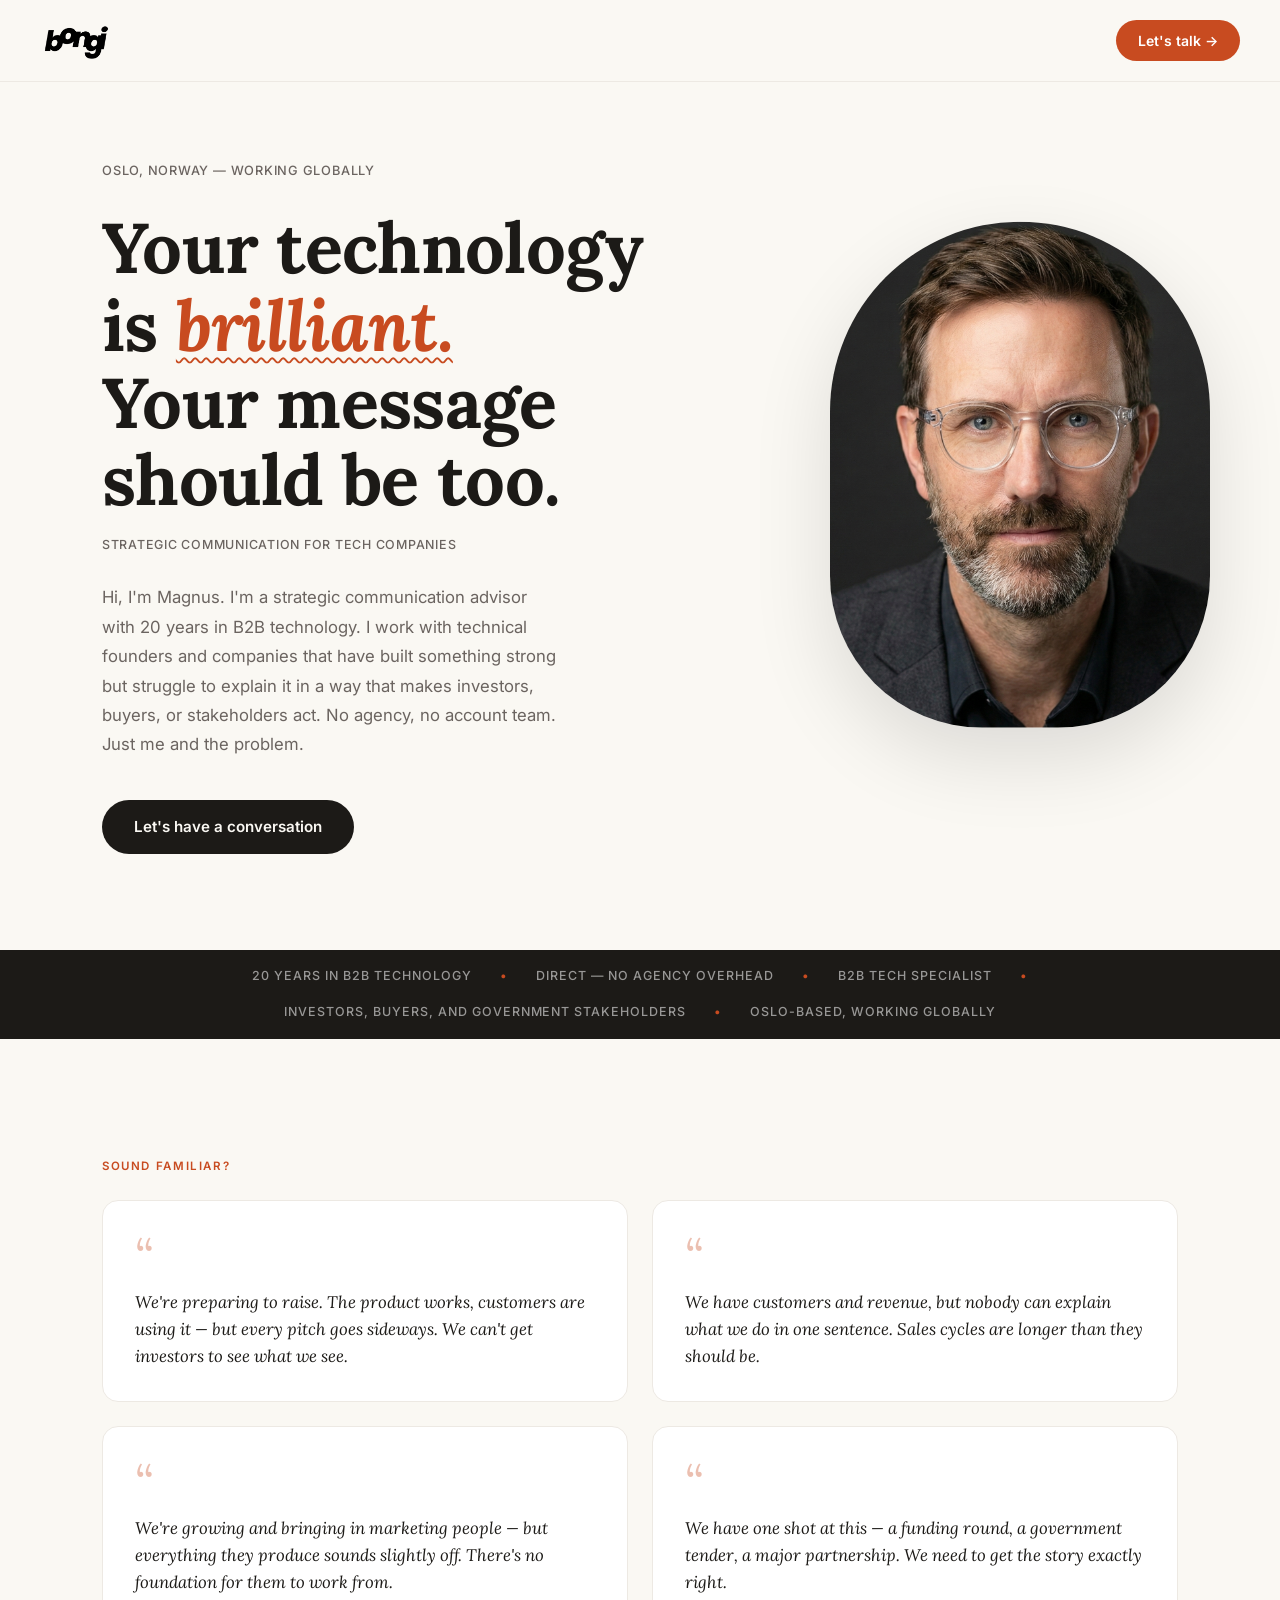
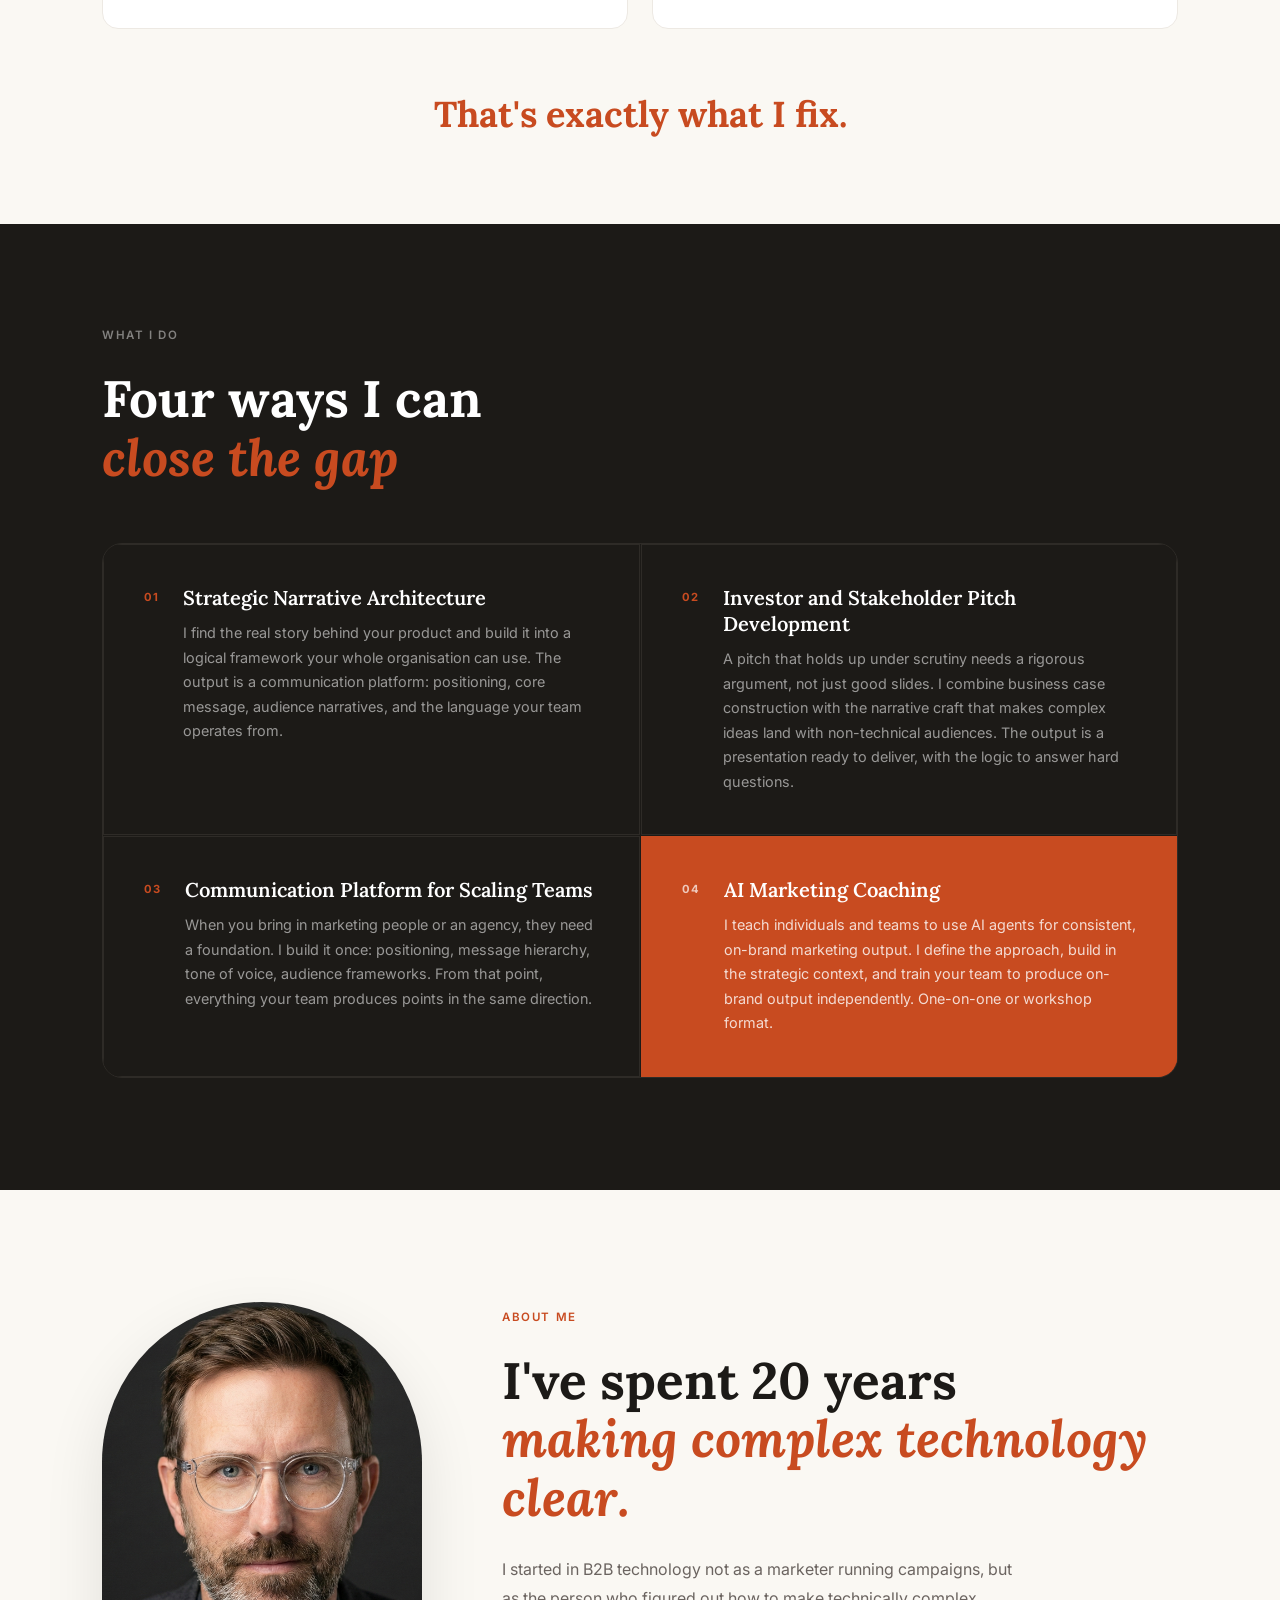
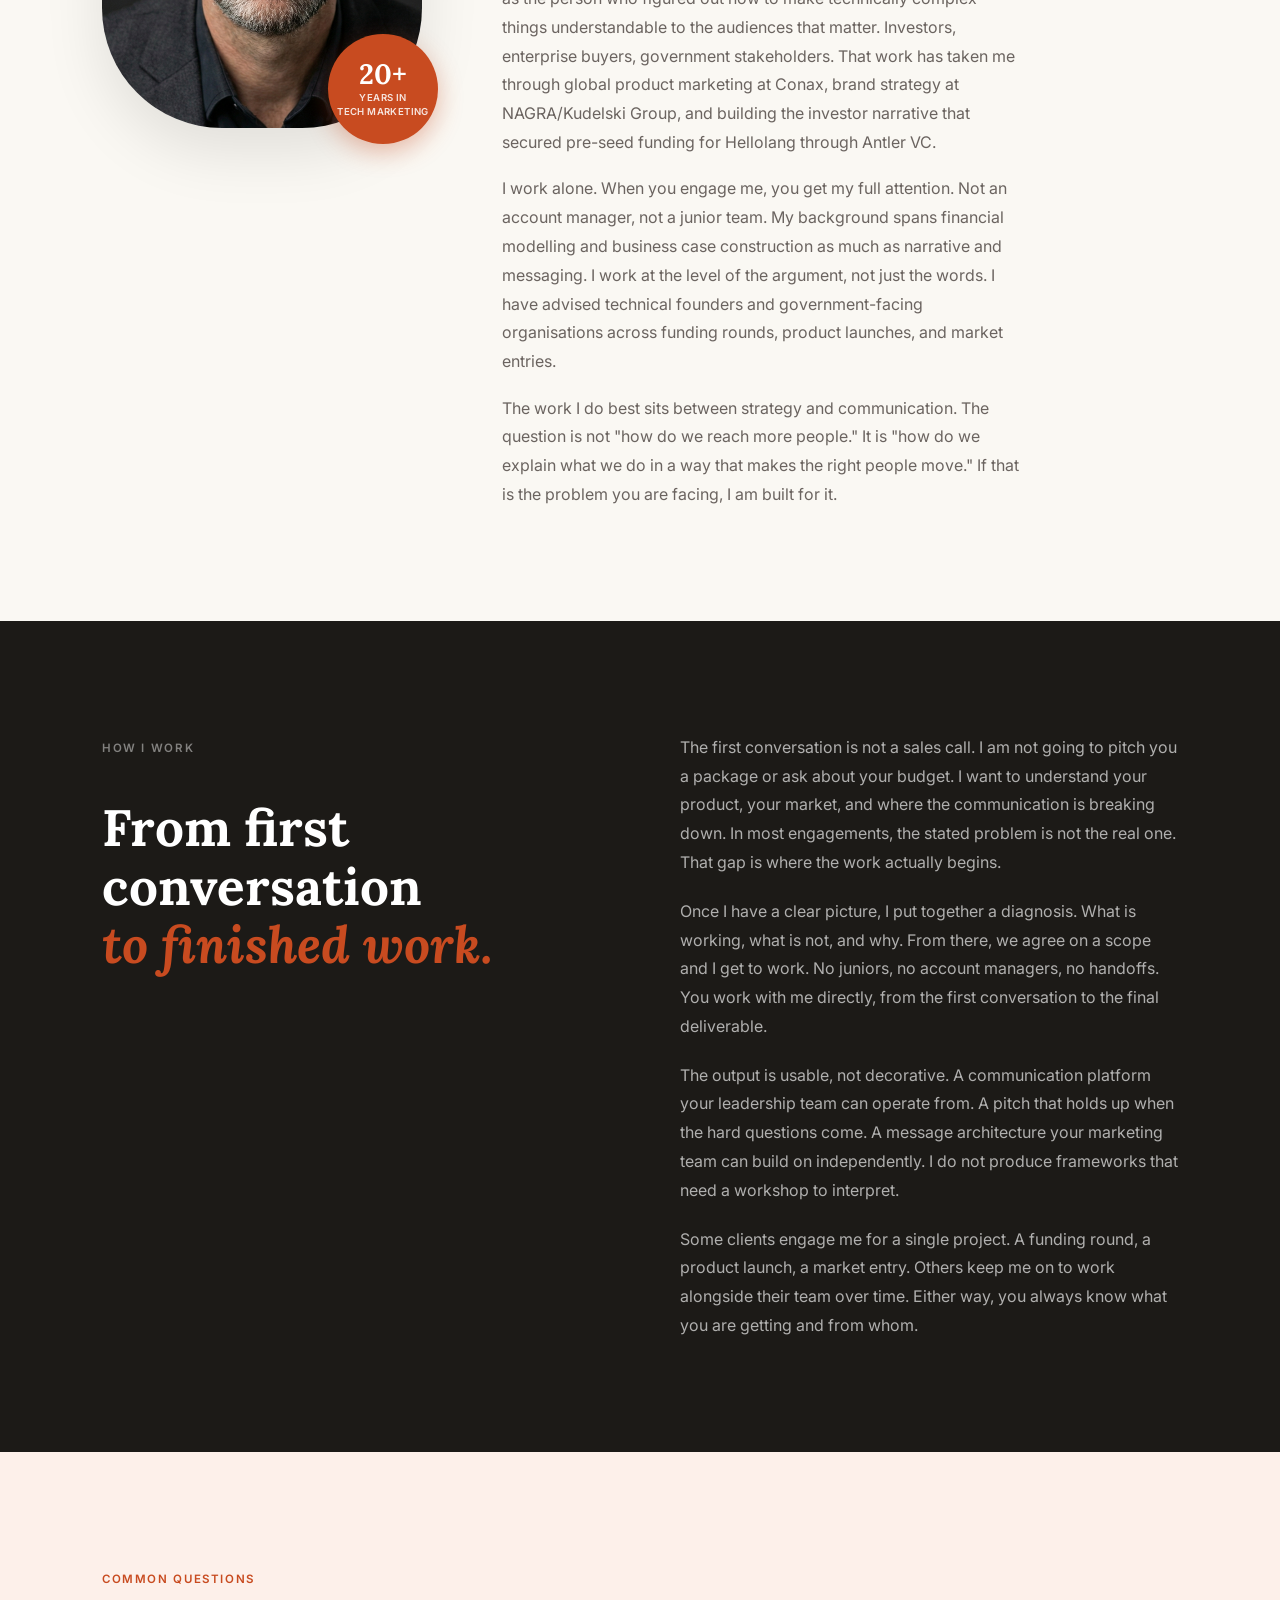
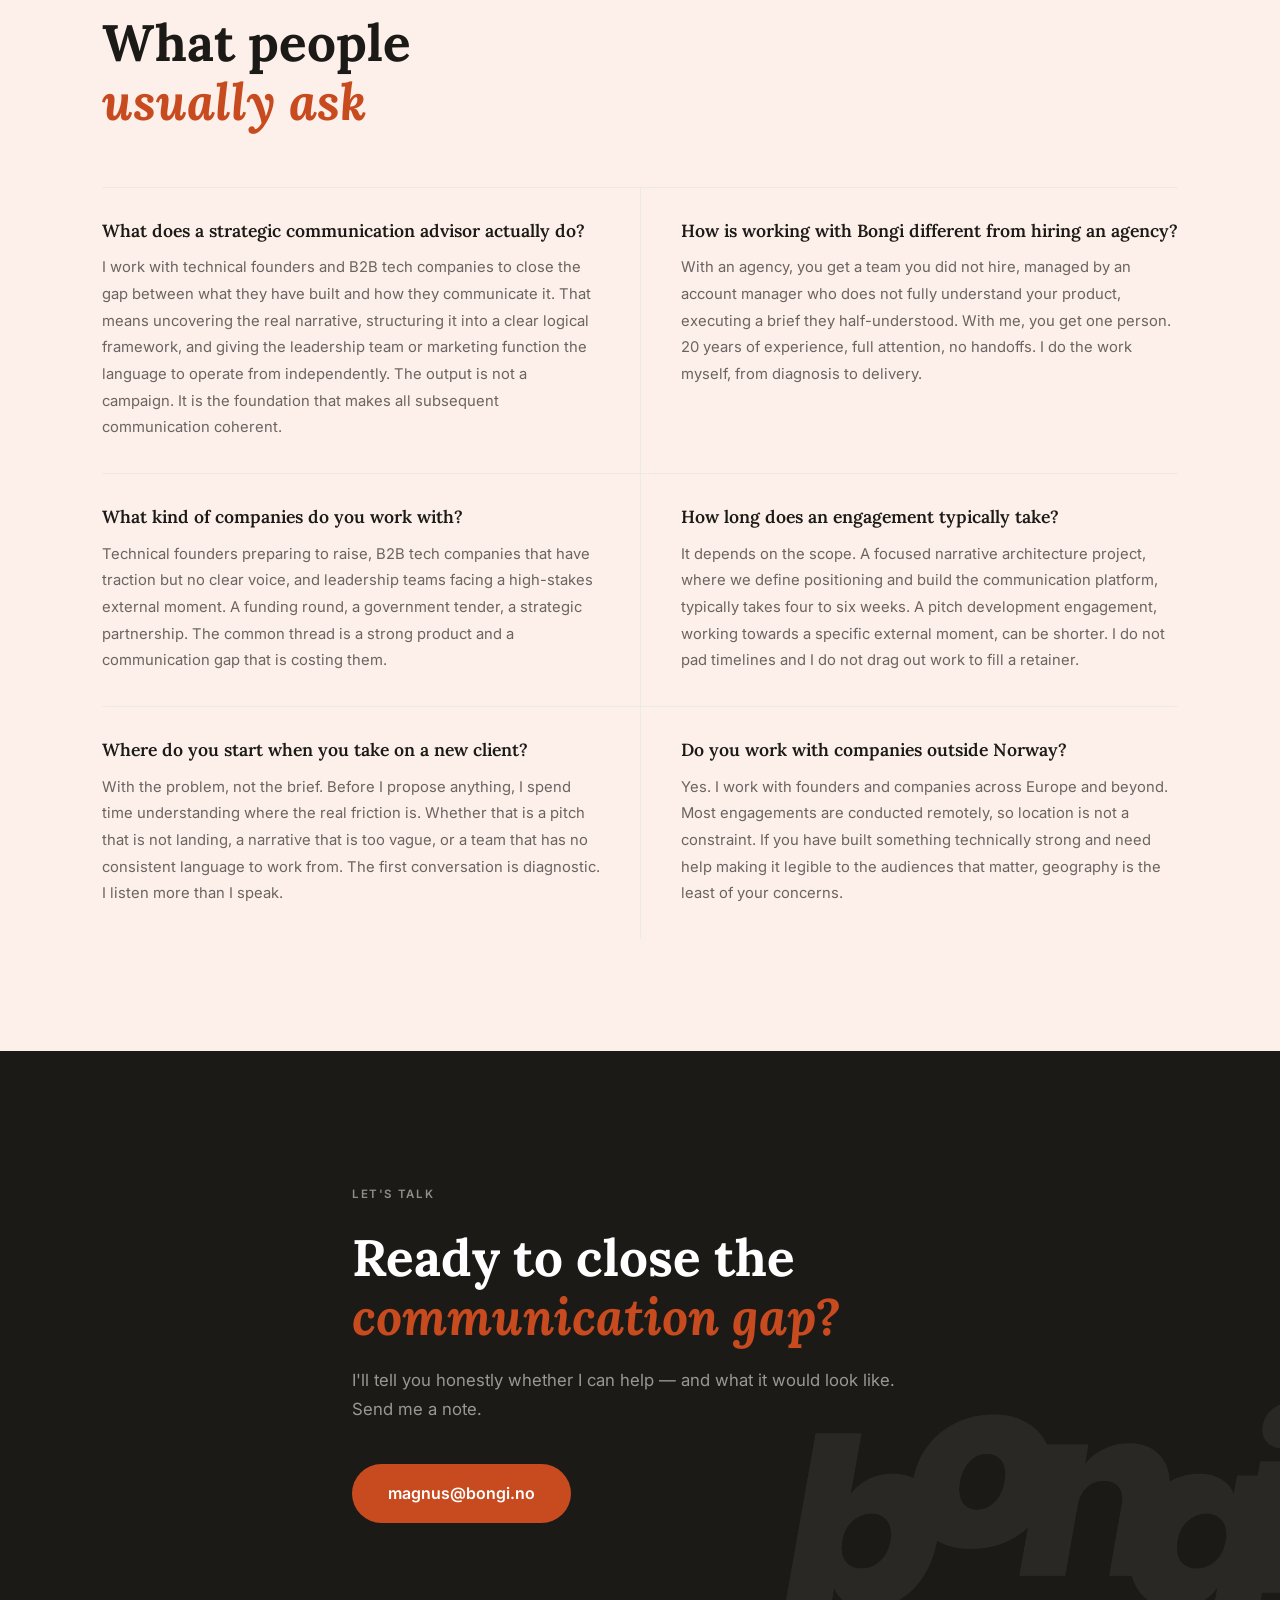
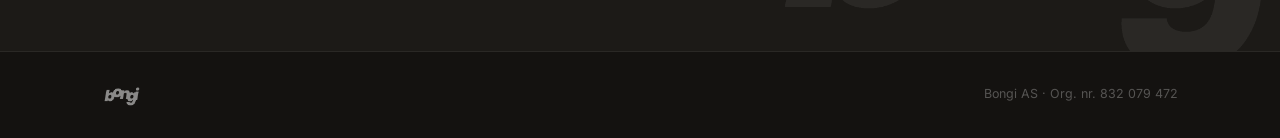
==== commit f7a3a69c: "Fix incorrect Antler reference in About section Magnus was a funded founder at Antler, not an adviso" ====
--- a/index.html
+++ b/index.html
@@ -151,7 +151,7 @@
       <div class="about__text">
         <span class="section-label">About me</span>
         <h2>I've spent 20 years<br><em>making complex technology clear.</em></h2>
-        <p>I started in B2B technology not as a marketer running campaigns, but as the person who figured out how to make technically complex things understandable to the audiences that matter. Investors, enterprise buyers, government stakeholders. That work has taken me through global product marketing at Conax, brand strategy at NAGRA/Kudelski Group, and advisory roles inside the Antler VC ecosystem, where I built the investor narrative that secured pre-seed funding for Hellolang and coached other founders on sharpening their concepts.</p>
+        <p>I started in B2B technology not as a marketer running campaigns, but as the person who figured out how to make technically complex things understandable to the audiences that matter. Investors, enterprise buyers, government stakeholders. That work has taken me through global product marketing at Conax, brand strategy at NAGRA/Kudelski Group, and building the investor narrative that secured pre-seed funding for Hellolang through Antler VC.</p>
         <p>I work alone. When you engage me, you get my full attention. Not an account manager, not a junior team. My background spans financial modelling and business case construction as much as narrative and messaging. I work at the level of the argument, not just the words. I have advised technical founders and government-facing organisations across funding rounds, product launches, and market entries.</p>
         <p>The work I do best sits between strategy and communication. The question is not "how do we reach more people." It is "how do we explain what we do in a way that makes the right people move." If that is the problem you are facing, I am built for it.</p>
       </div>
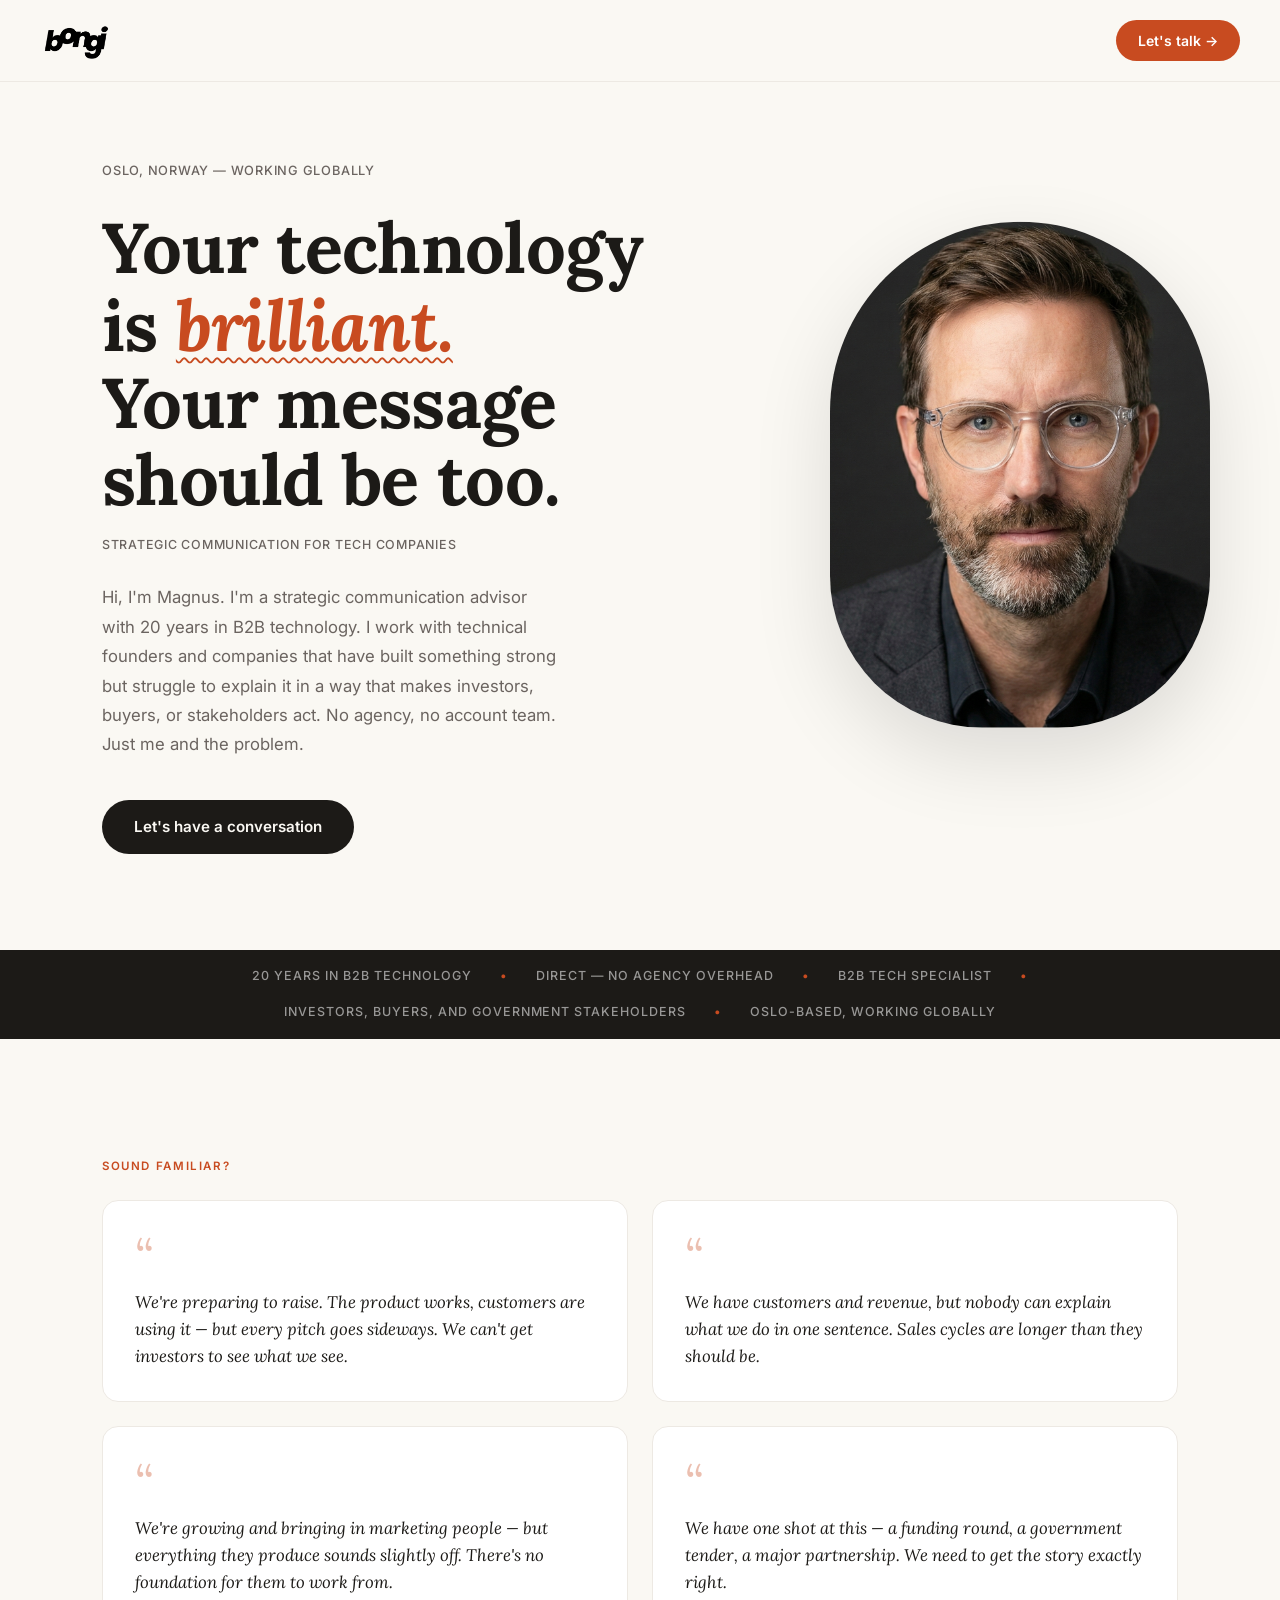
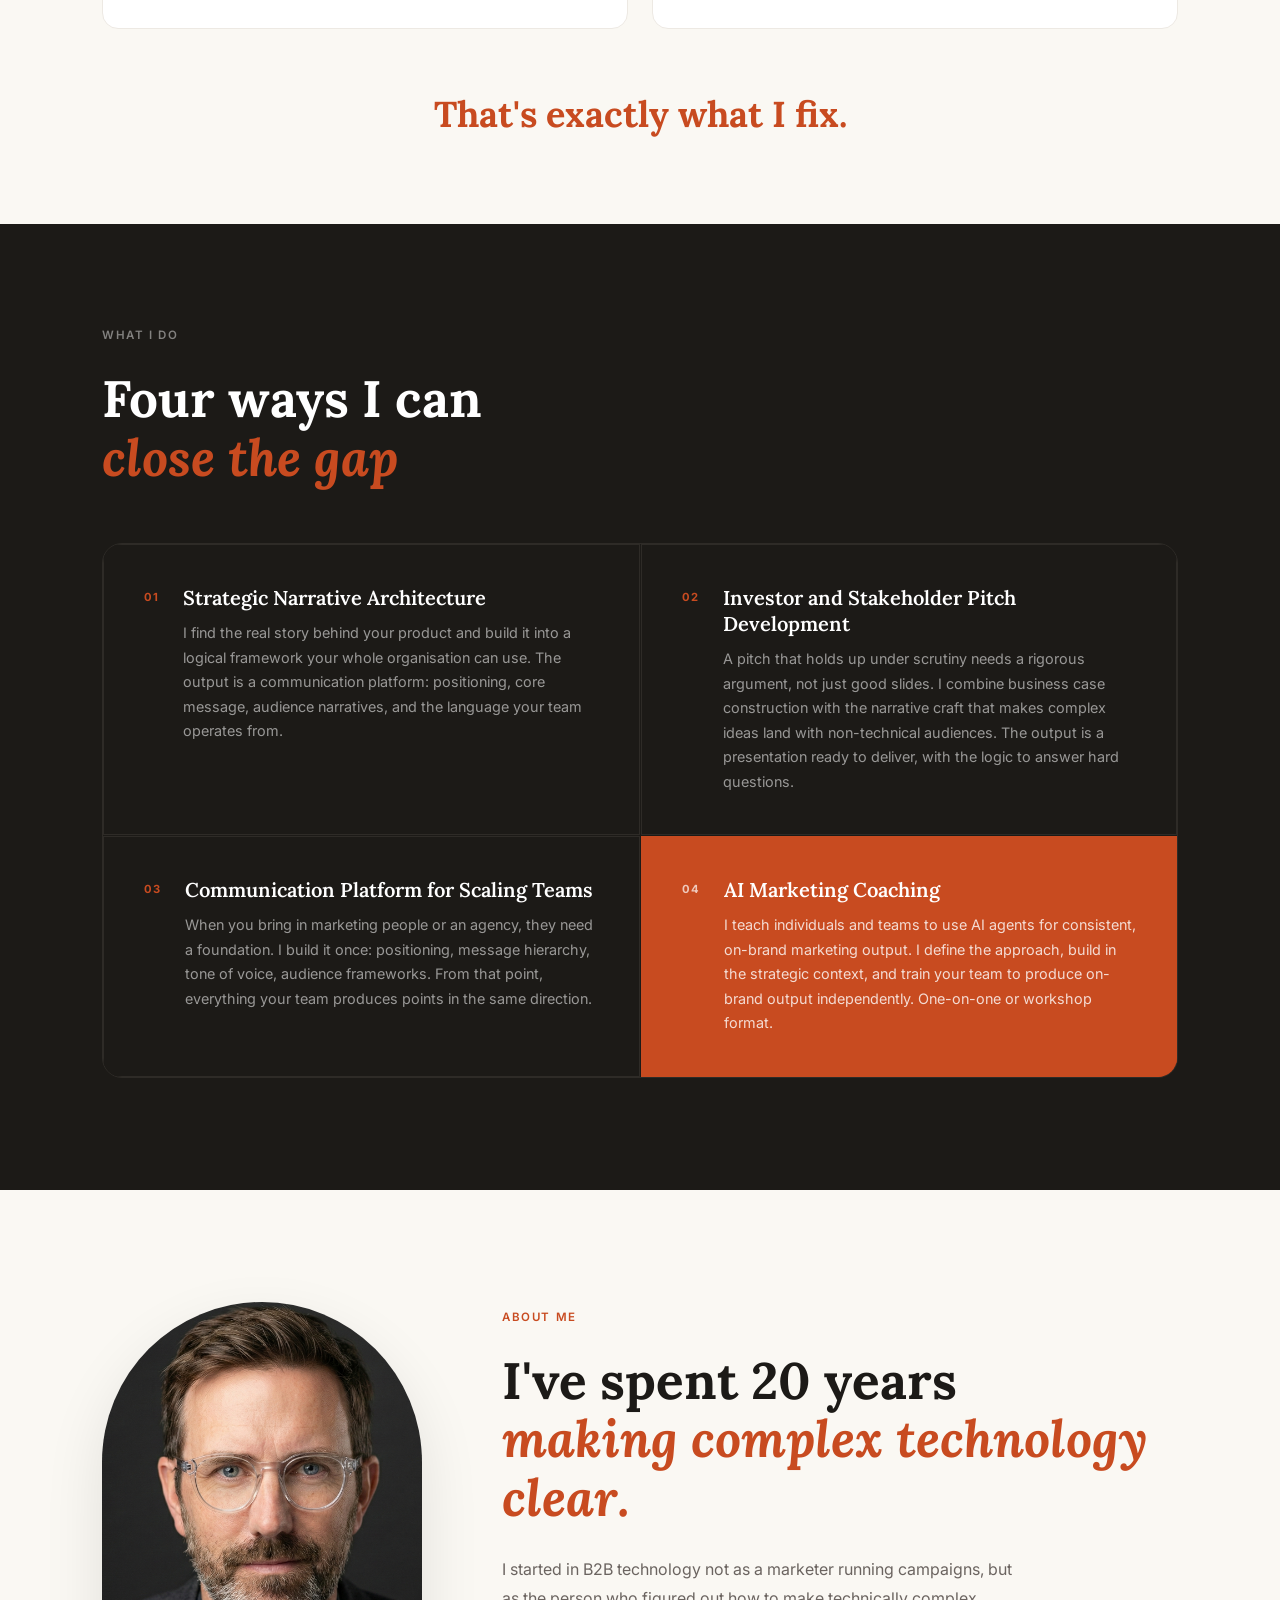
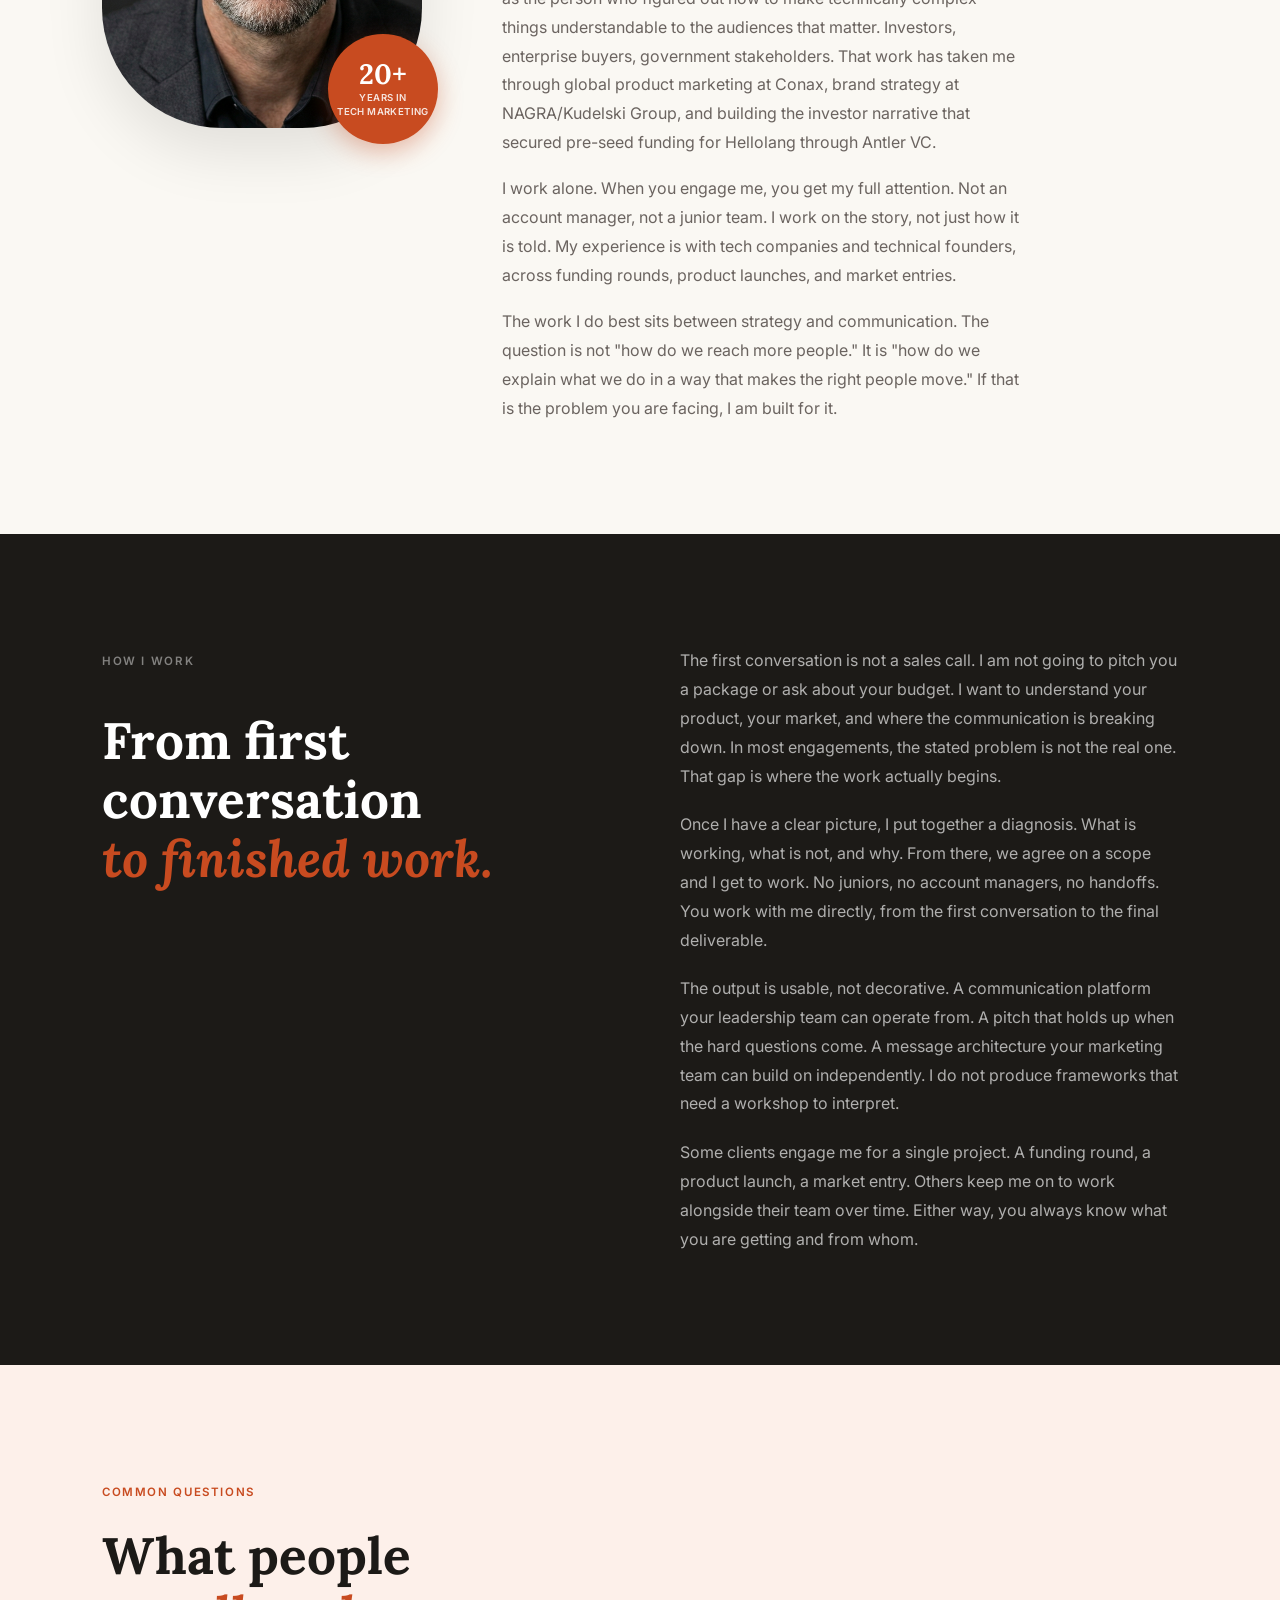
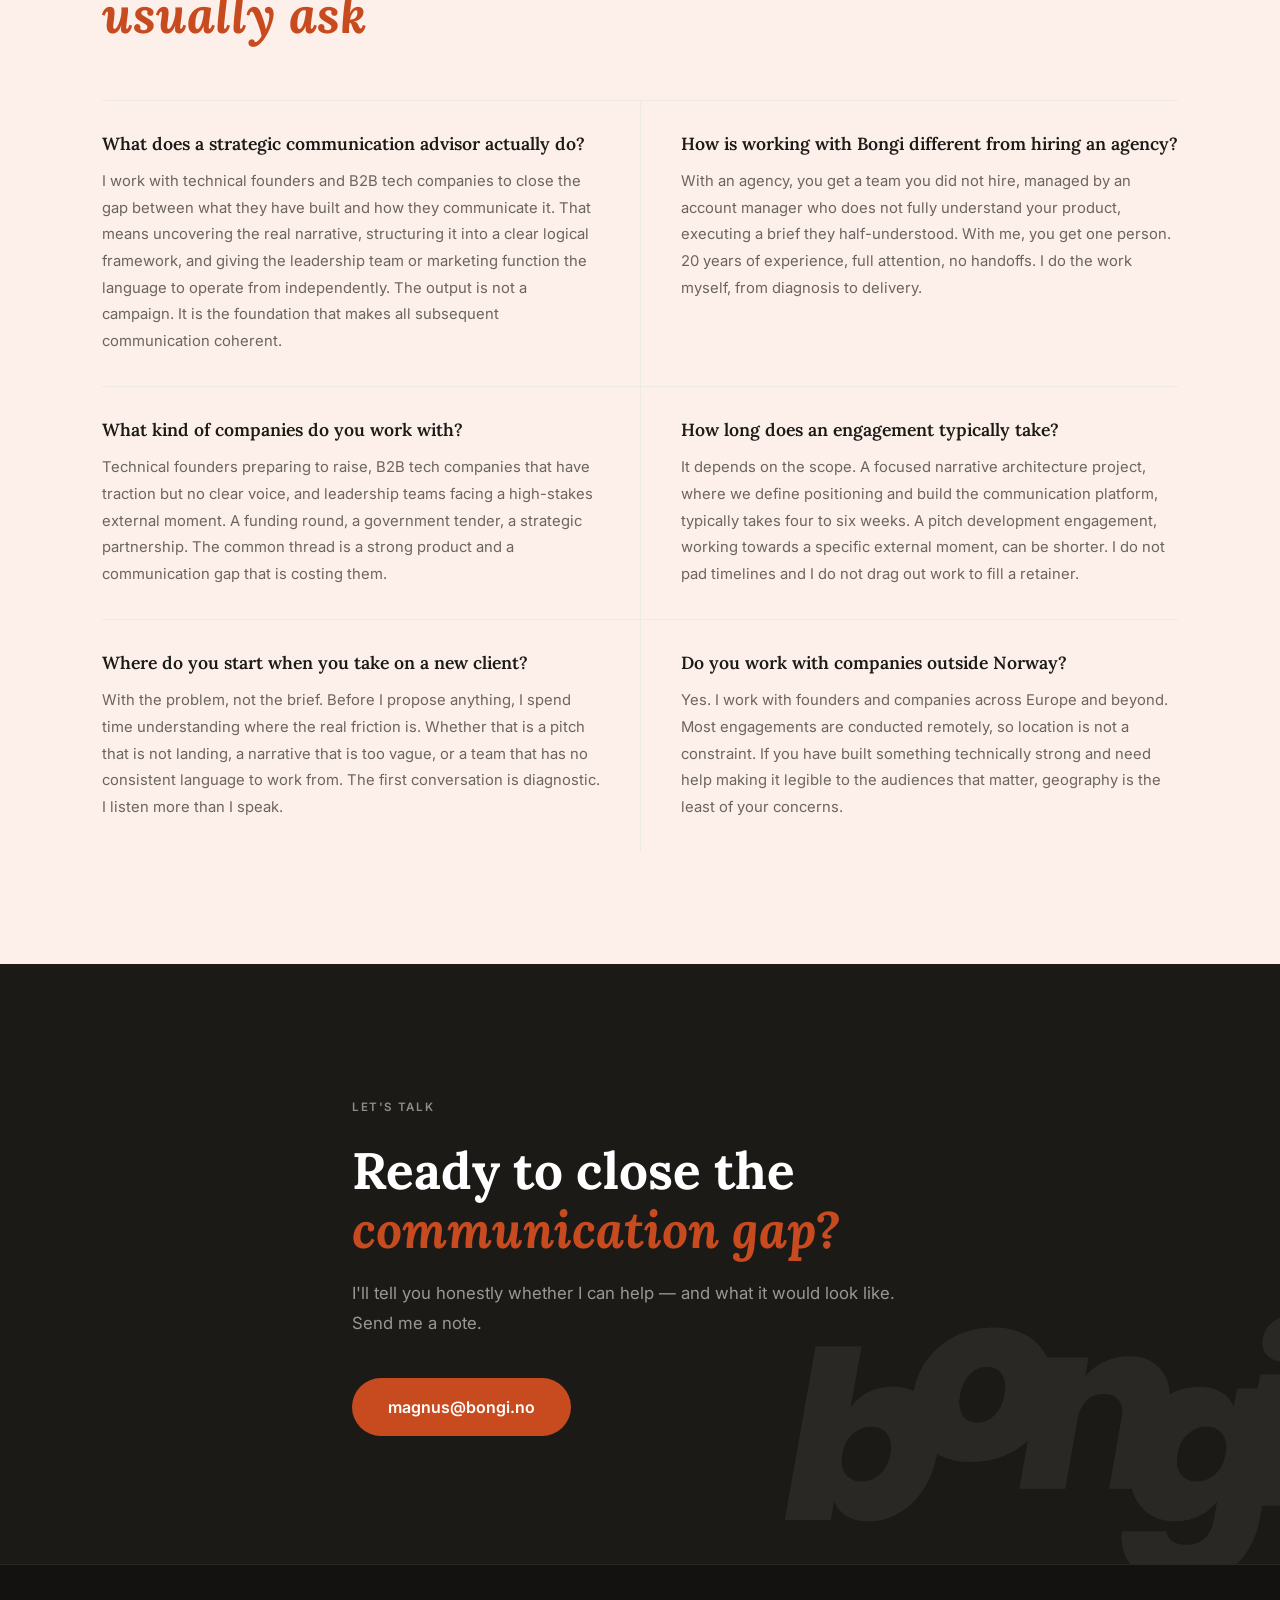
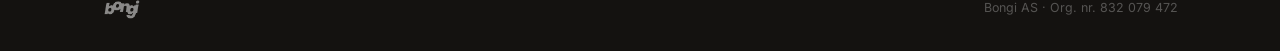
==== commit c8966aff: "Fix inaccurate claims in About section - Remove hallucinated "government-facing organisations" clien" ====
--- a/index.html
+++ b/index.html
@@ -152,7 +152,7 @@
         <span class="section-label">About me</span>
         <h2>I've spent 20 years<br><em>making complex technology clear.</em></h2>
         <p>I started in B2B technology not as a marketer running campaigns, but as the person who figured out how to make technically complex things understandable to the audiences that matter. Investors, enterprise buyers, government stakeholders. That work has taken me through global product marketing at Conax, brand strategy at NAGRA/Kudelski Group, and building the investor narrative that secured pre-seed funding for Hellolang through Antler VC.</p>
-        <p>I work alone. When you engage me, you get my full attention. Not an account manager, not a junior team. My background spans financial modelling and business case construction as much as narrative and messaging. I work at the level of the argument, not just the words. I have advised technical founders and government-facing organisations across funding rounds, product launches, and market entries.</p>
+        <p>I work alone. When you engage me, you get my full attention. Not an account manager, not a junior team. I work on the story, not just how it is told. My experience is with tech companies and technical founders, across funding rounds, product launches, and market entries.</p>
         <p>The work I do best sits between strategy and communication. The question is not "how do we reach more people." It is "how do we explain what we do in a way that makes the right people move." If that is the problem you are facing, I am built for it.</p>
       </div>
     </div>
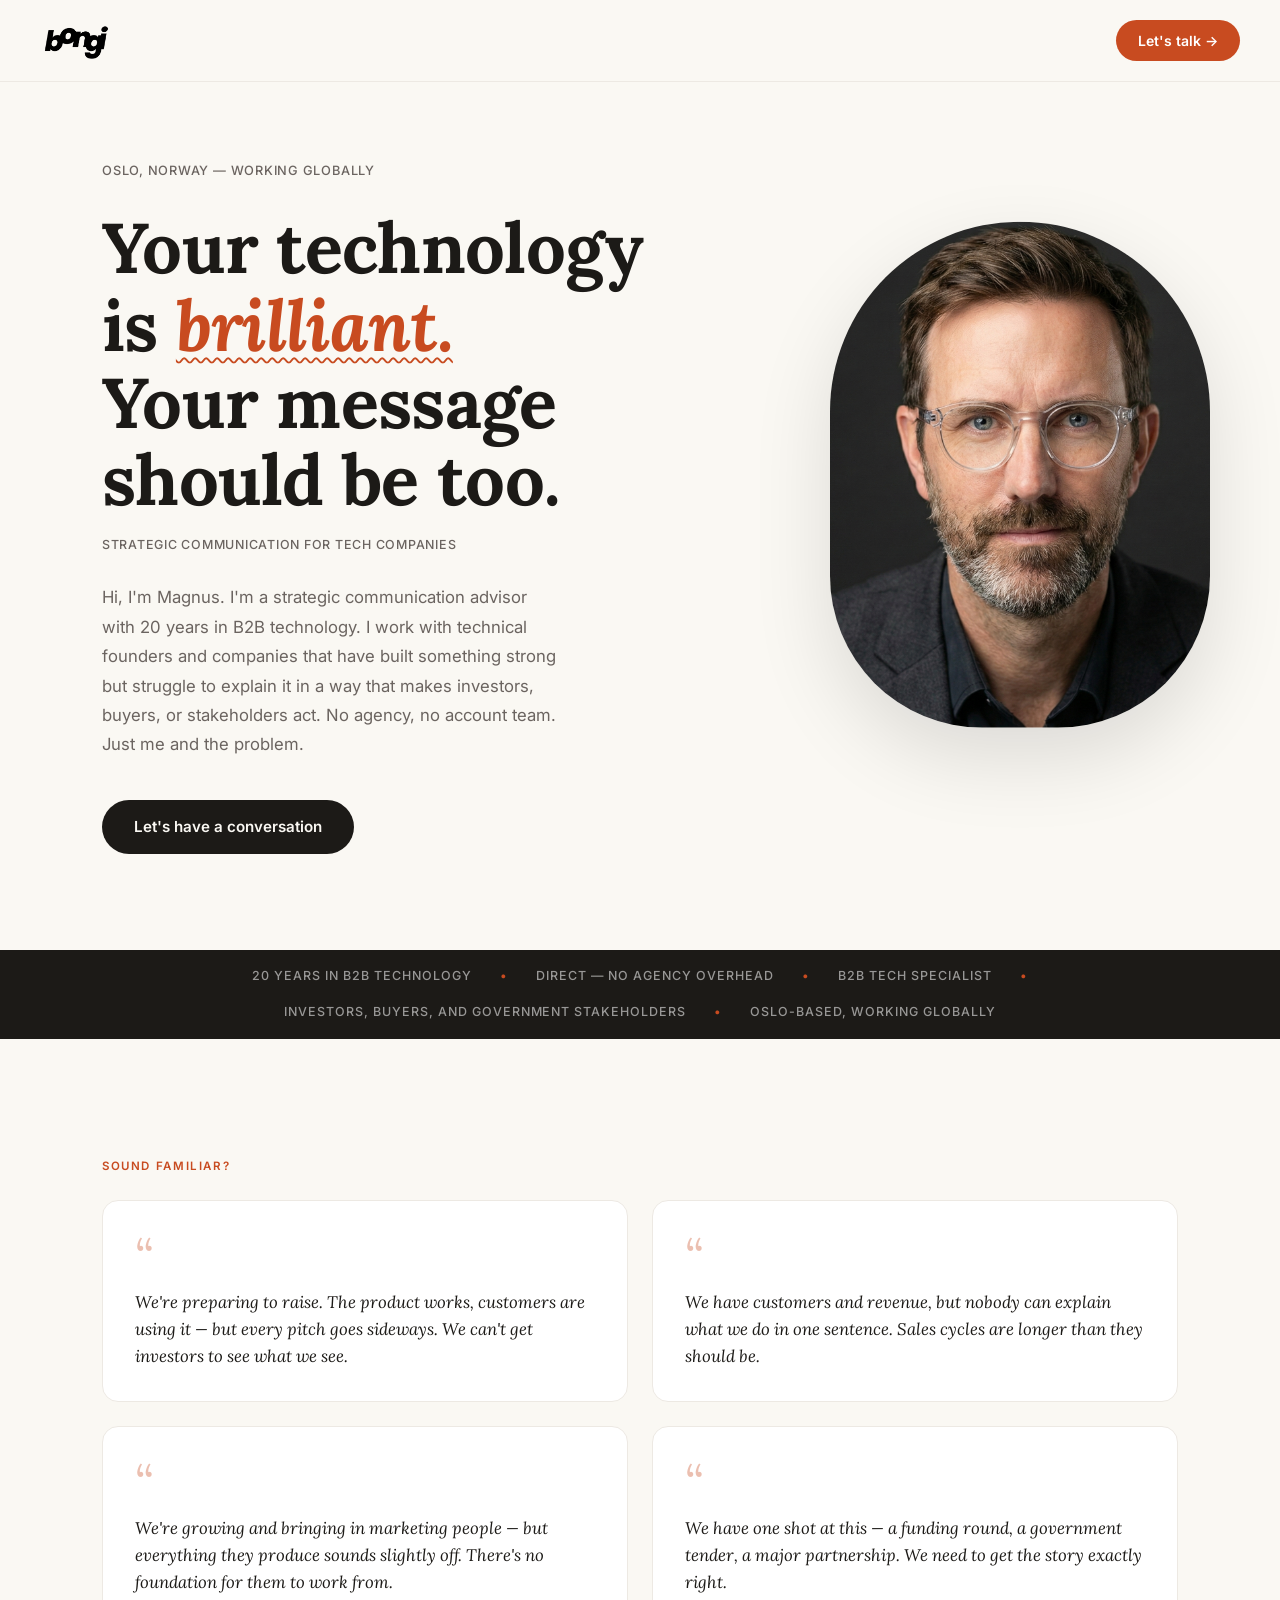
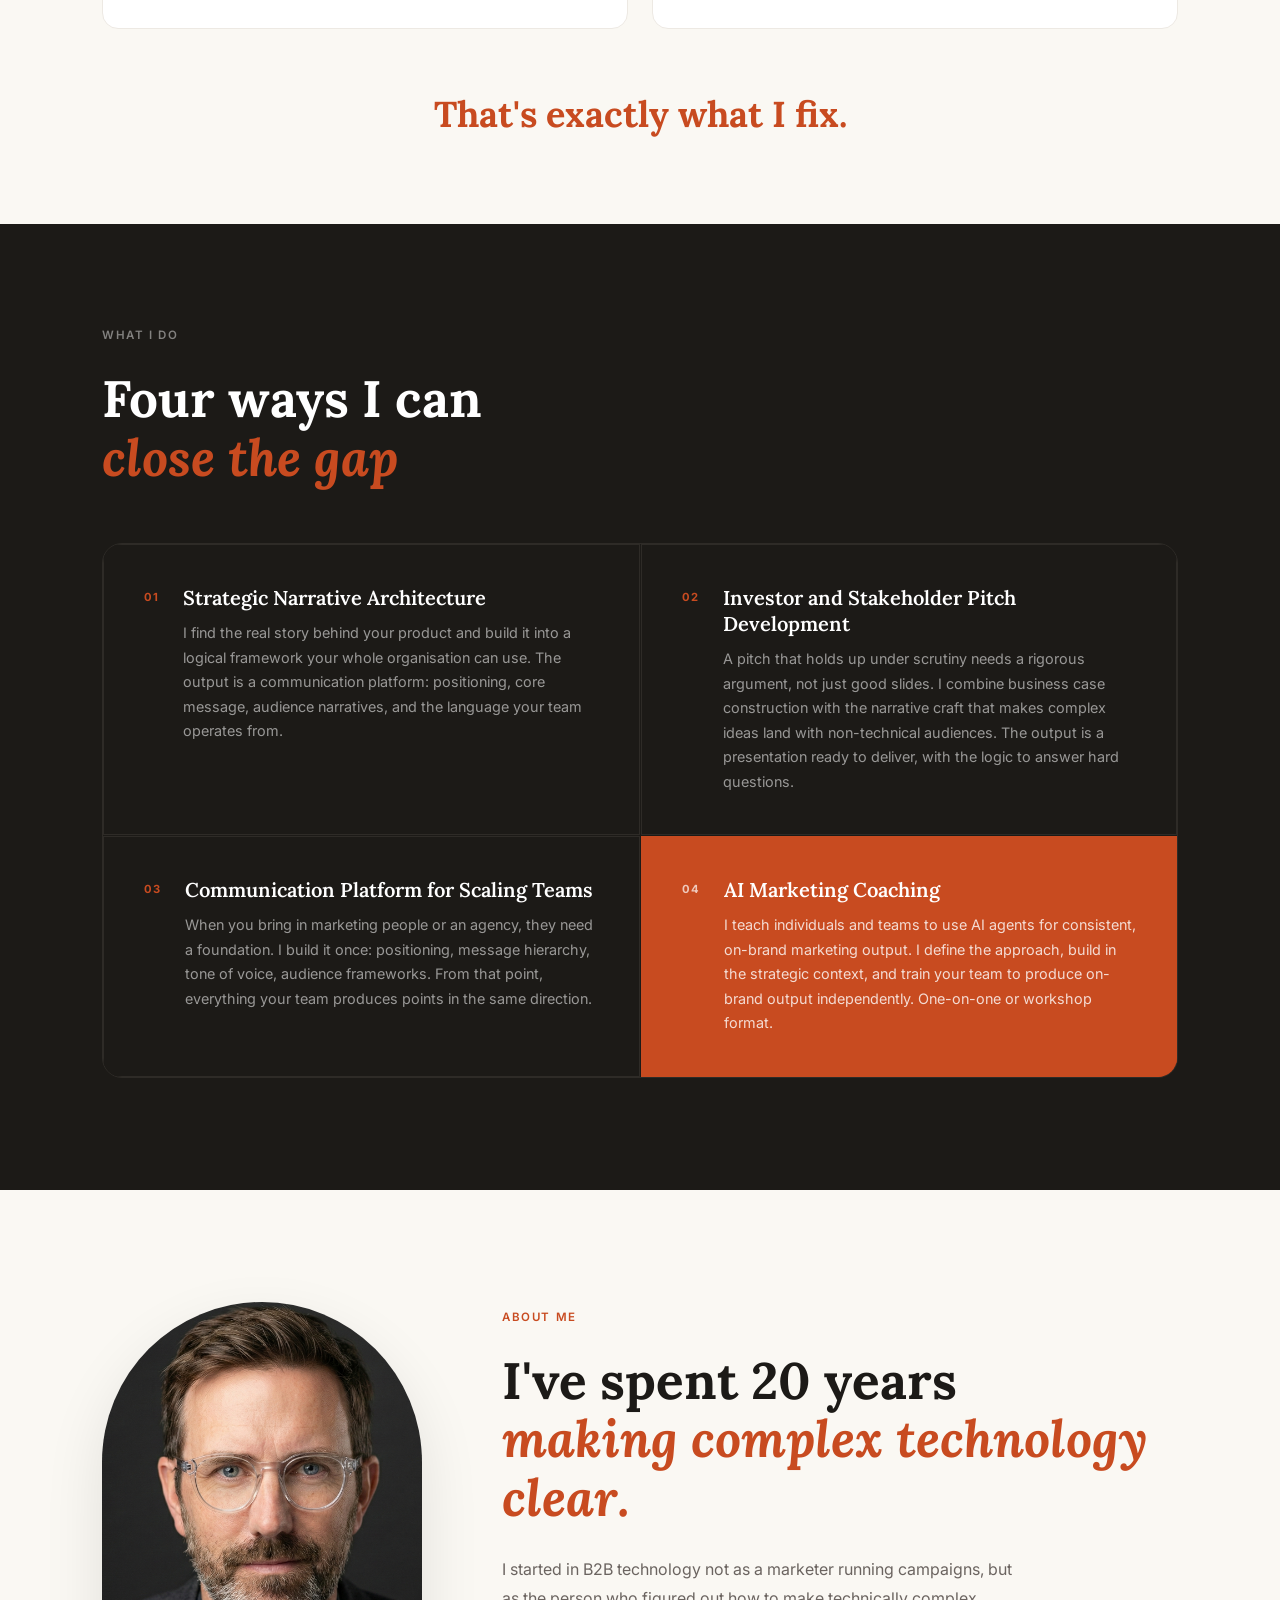
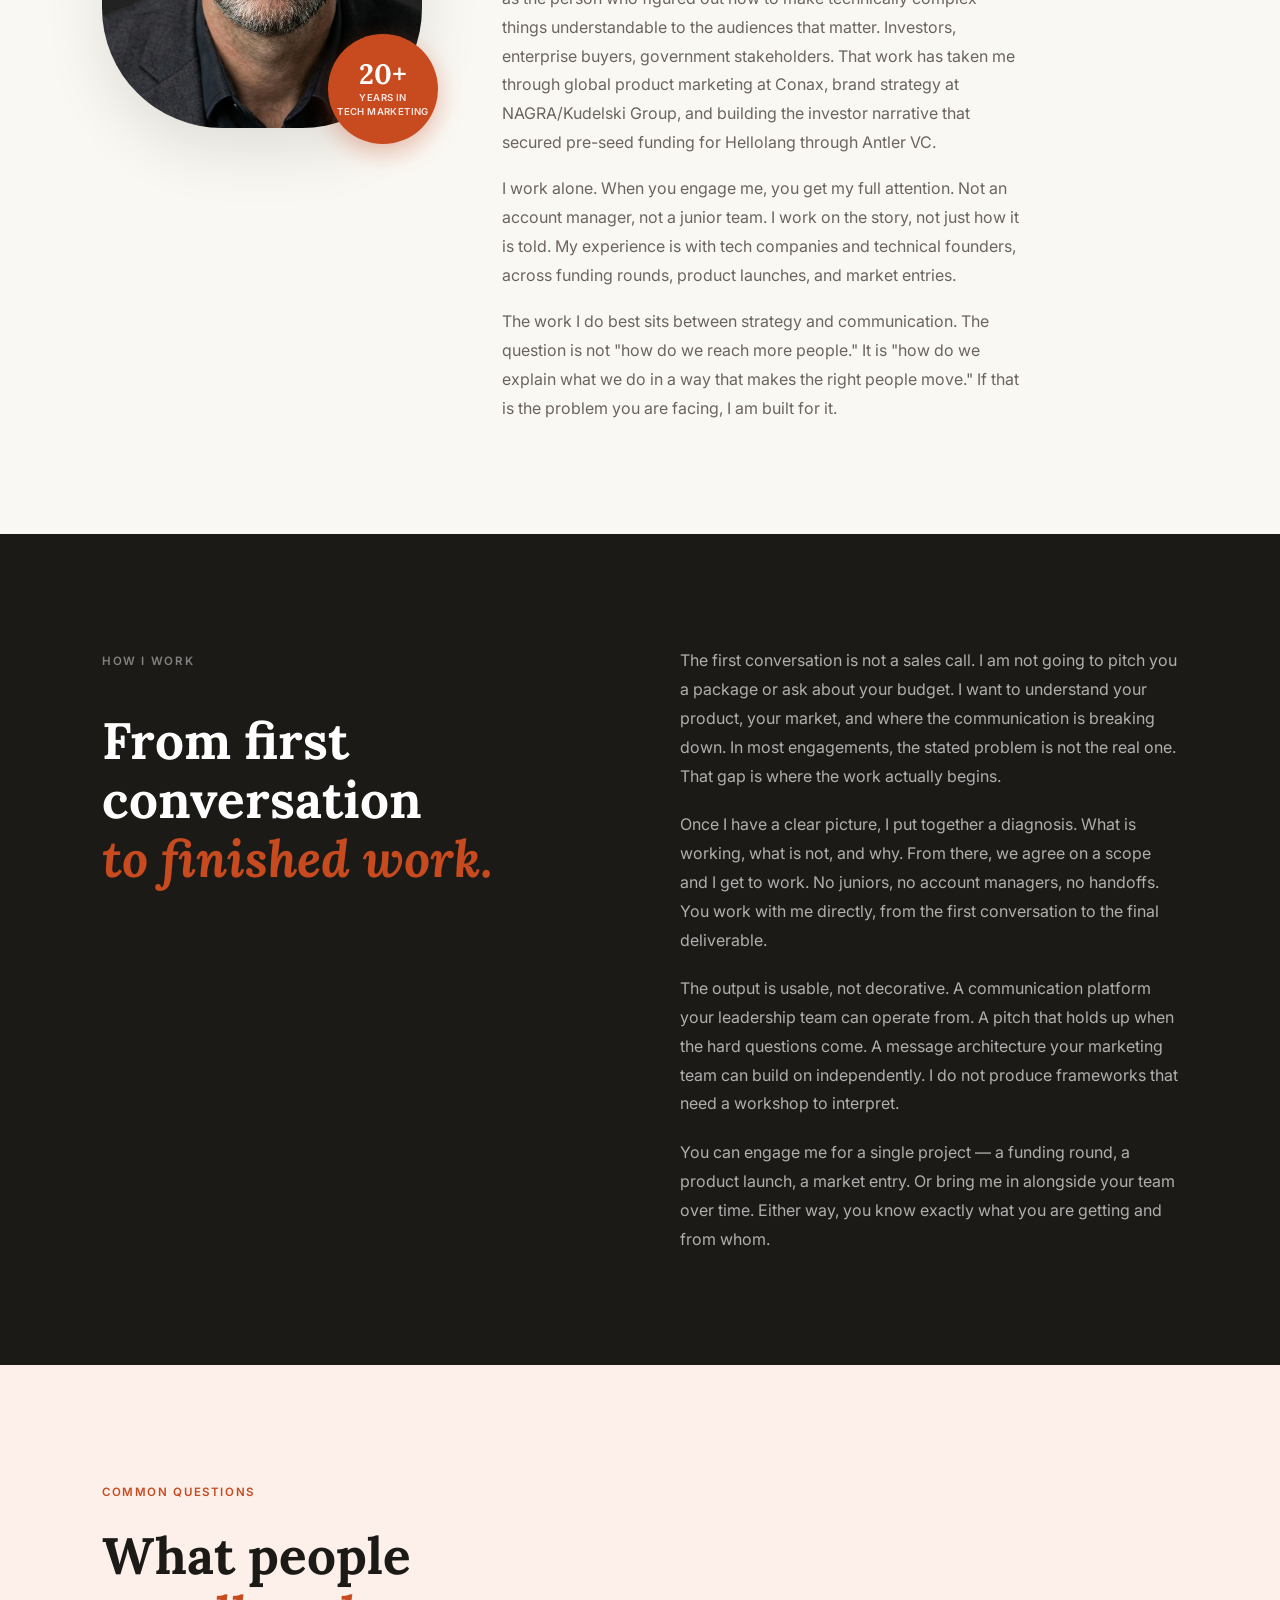
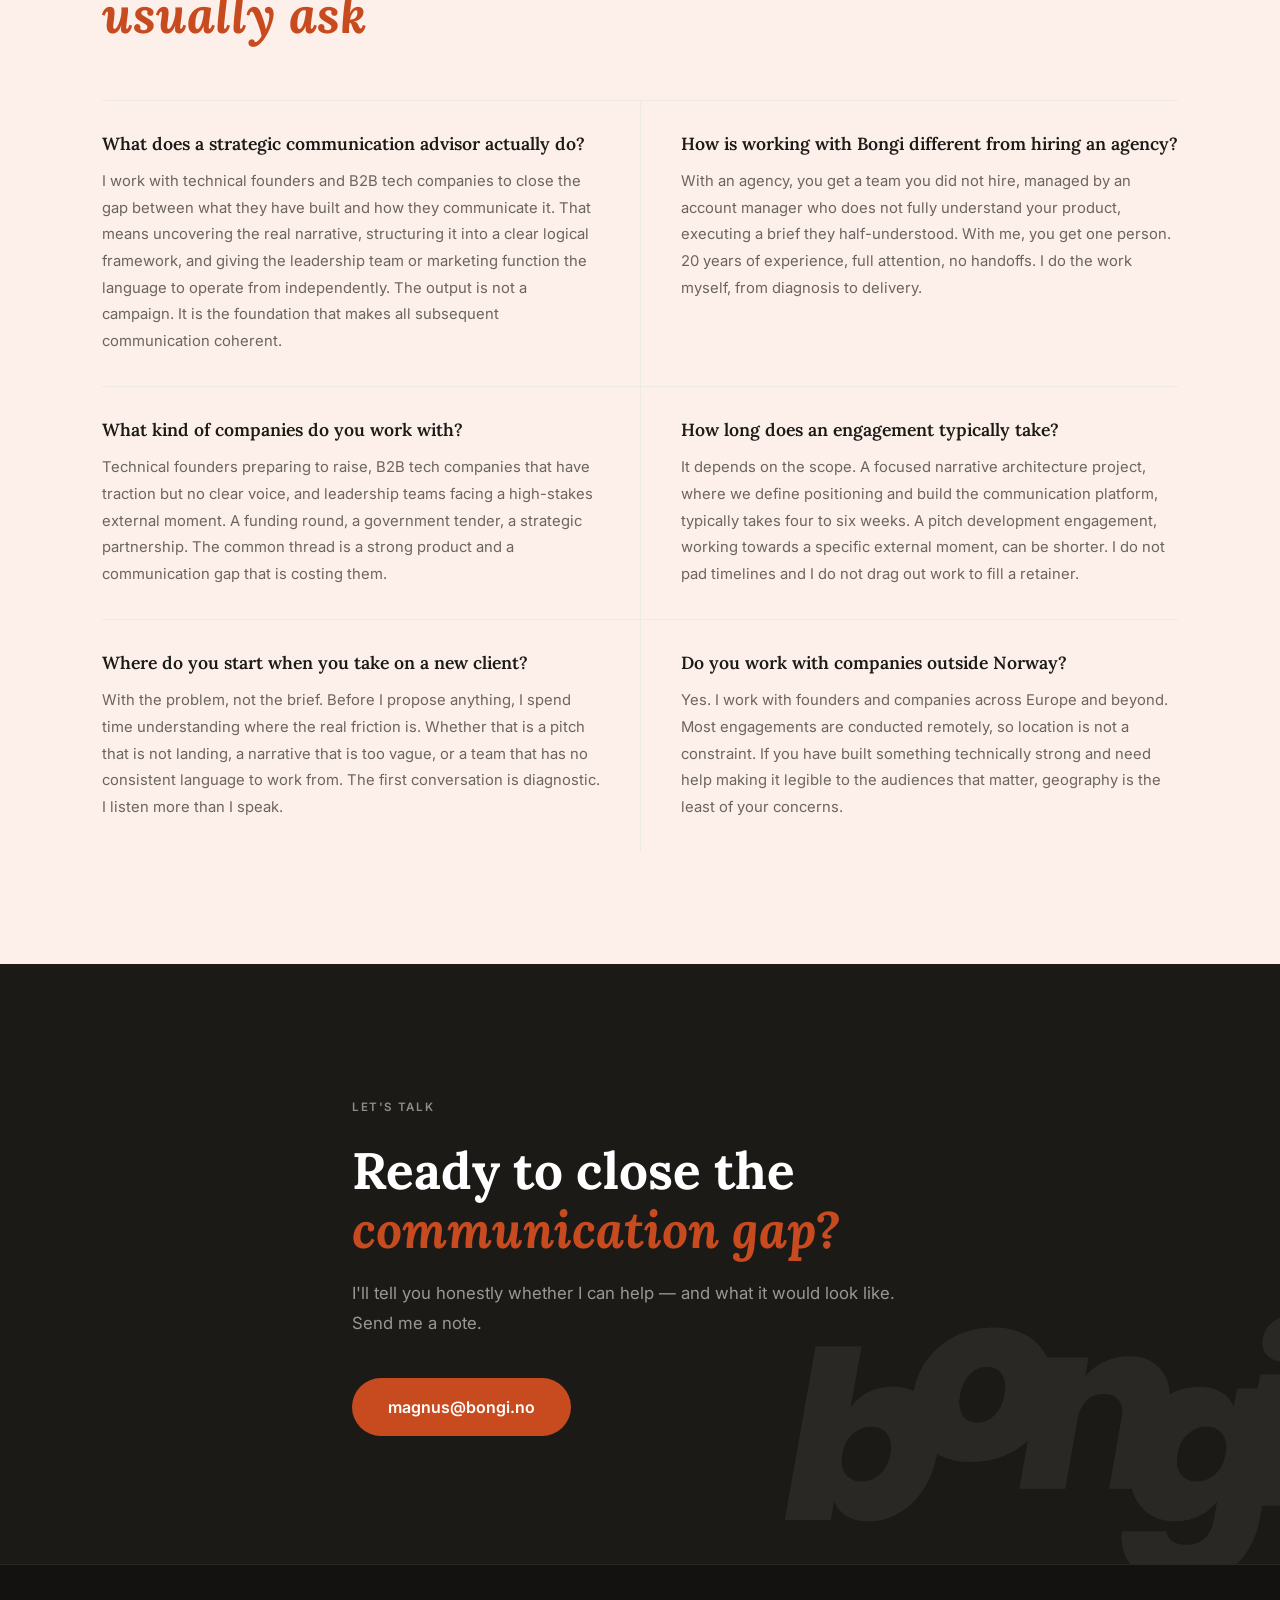
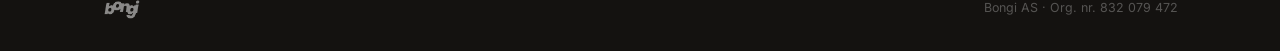
==== commit f04f5545: "Rewrite How I Work closing paragraph Reframe from established client base to forward-facing offer fo" ====
--- a/index.html
+++ b/index.html
@@ -169,7 +169,7 @@
         <p>The first conversation is not a sales call. I am not going to pitch you a package or ask about your budget. I want to understand your product, your market, and where the communication is breaking down. In most engagements, the stated problem is not the real one. That gap is where the work actually begins.</p>
         <p>Once I have a clear picture, I put together a diagnosis. What is working, what is not, and why. From there, we agree on a scope and I get to work. No juniors, no account managers, no handoffs. You work with me directly, from the first conversation to the final deliverable.</p>
         <p>The output is usable, not decorative. A communication platform your leadership team can operate from. A pitch that holds up when the hard questions come. A message architecture your marketing team can build on independently. I do not produce frameworks that need a workshop to interpret.</p>
-        <p>Some clients engage me for a single project. A funding round, a product launch, a market entry. Others keep me on to work alongside their team over time. Either way, you always know what you are getting and from whom.</p>
+        <p>You can engage me for a single project — a funding round, a product launch, a market entry. Or bring me in alongside your team over time. Either way, you know exactly what you are getting and from whom.</p>
       </div>
     </div>
   </section>
